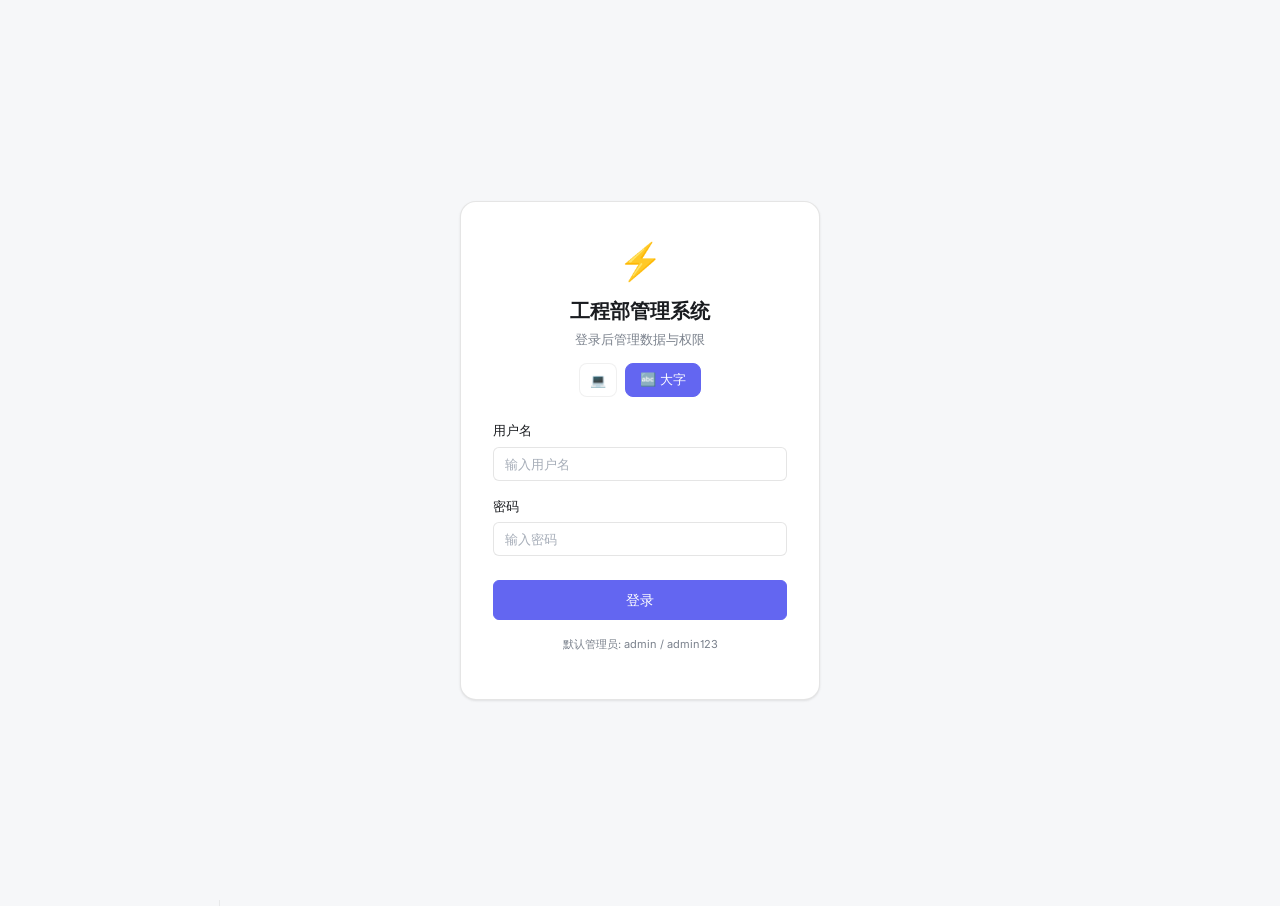
==== MeterStats/index.html @ 64da2c8c "feat(ui): 设置项标注作用范围(🌐 全局 / 🏪 本店),归档遗留全局电表配置 起因:分店改造后同一个应用里混着两类设置 ——「表集合/电价/水电倍率」是按店的, 「用户/门店注册表/备份/N" ====
<!DOCTYPE html>
<html lang="zh-CN">
<head>
<meta charset="UTF-8" />
<meta name="viewport" content="width=device-width, initial-scale=1.0" />
<title>工程部管理系统</title>
<script>
// 尽早应用主题,避免浅色闪屏(auto 跟随系统)
(function () {
  try {
    var mode = localStorage.getItem('meter_theme_mode') || 'auto';
    if (mode === 'auto') mode = window.matchMedia('(prefers-color-scheme: dark)').matches ? 'dark' : 'light';
    if (mode === 'dark') document.documentElement.setAttribute('data-theme', 'dark');
  } catch (e) {}
})();
</script>
<script src="https://cdn.jsdelivr.net/npm/chart.js@4.4.1/dist/chart.umd.min.js"></script>
<link rel="preconnect" href="https://fonts.googleapis.com">
<link rel="preconnect" href="https://fonts.gstatic.com" crossorigin>
<link href="https://fonts.googleapis.com/css2?family=Inter:wght@300;400;500;510;600&family=JetBrains+Mono:wght@400;500&display=swap" rel="stylesheet">

  <link rel="stylesheet" href="style.css" />
  <link rel="icon" type="image/svg+xml" href="favicon.svg" />
  <link rel="icon" type="image/png" sizes="32x32" href="favicon-32.png" />
  <link rel="icon" type="image/png" sizes="16x16" href="favicon-16.png" />
</head>
<body>

<!-- ===== 登录页面 ===== -->
<div id="login-page" style="position:fixed;inset:0;z-index:9999;background:var(--bg);display:none;align-items:center;justify-content:center;">
  <div style="width:360px;padding:32px;background:var(--bg-elevated);border-radius:16px;border:1px solid var(--border);box-shadow:var(--shadow);">
    <div style="text-align:center;margin-bottom:24px;">
      <div style="font-size:36px;margin-bottom:8px;">⚡</div>
      <h2 style="margin:0;font-size:20px;font-weight:600;color:var(--text);">工程部管理系统</h2>
      <p style="margin:4px 0 0;font-size:13px;color:var(--text-muted);">登录后管理数据与权限</p>
      <!-- 登录页全局控制按钮 -->
      <div style="display:flex;gap:8px;justify-content:center;margin-top:14px;">
        <button type="button" class="header-backup-btn" id="login-theme-btn" onclick="cycleTheme()" title="切换主题" style="padding:7px 10px;">🌙</button>
        <button type="button" class="header-backup-btn accessibility-btn" id="login-accessibility-btn" onclick="toggleAccessibility()" title="大字醒目模式">🔤 大字</button>
      </div>
    </div>
      <div id="login-error" style="display:none;padding:8px 12px;border-radius:8px;font-size:13px;margin-bottom:16px;background:var(--bg-surface);color:var(--danger);border:1px solid var(--danger-soft);"></div>
    <div style="margin-bottom:16px;">
      <label style="display:block;font-size:13px;font-weight:510;margin-bottom:6px;color:var(--text);">用户名</label>
      <input type="text" id="login-username" class="field-control" placeholder="输入用户名" autocomplete="username" style="width:100%;">
    </div>
    <div style="margin-bottom:24px;">
      <label style="display:block;font-size:13px;font-weight:510;margin-bottom:6px;color:var(--text);">密码</label>
      <input type="password" id="login-password" class="field-control" placeholder="输入密码" autocomplete="current-password" style="width:100%;">
    </div>
    <button class="btn btn-primary" id="login-submit" onclick="doLogin()" style="width:100%;height:40px;font-size:14px;">登录</button>
    <p style="text-align:center;font-size:11px;color:var(--text-muted);margin-top:16px;">默认管理员: admin / admin123</p>
    <p id="login-version" style="text-align:center;font-size:11px;color:var(--text-muted);margin-top:4px;"></p>
  </div>
</div>

<!-- ===== 顶部栏 ===== -->
<header>
  <div class="header-left">
    <button type="button" class="sidebar-toggle-btn" id="sidebar-toggle" onclick="toggleSidebar()" title="切换侧栏" aria-label="切换侧栏">☰</button>
    <h1>⚡ 工程部管理系统</h1>
    <p>录入抄表读数 · 实时统计 · 历史趋势</p>
  </div>
  <div class="header-right" style="display:flex;align-items:center;gap:8px;">
    <button type="button" class="header-backup-btn" id="theme-btn" onclick="cycleTheme()" title="切换主题" style="padding:7px 10px;">🌙</button>
    <button type="button" class="header-backup-btn accessibility-btn" id="accessibility-btn" onclick="toggleAccessibility()" title="大字醒目模式" style="padding:7px 10px;">🔤 大字</button>
    <button type="button" class="header-backup-btn" id="logout-btn" onclick="doLogout()" style="display:none;" title="退出登录">🚪 退出</button>
  </div>
</header>

<!-- 全局 Toast 提示覆盖层 -->
<div id="toast-overlay" class="toast-overlay" style="display:none;">
  <div id="toast-content" class="toast-content"></div>
</div>

<!-- 抄表提醒横幅(距上次抄表 ≥3 天时显示) -->
<div id="meter-reminder" class="meter-reminder" style="display:none;">
  <span id="meter-reminder-text">📅 抄表提醒</span>
  <button type="button" class="meter-reminder-close" onclick="document.getElementById('meter-reminder').style.display='none'">✕</button>
</div>

<!-- ===== 整体布局 ===== -->
<div class="layout">
  <div class="sidebar-overlay" id="sidebar-overlay"></div>

  <!-- ===== 侧栏导航 ===== -->
  <aside id="sidebar" class="sidebar">
    <!-- 门店切换器(P1):仅总部/多店用户可见,由 js/modules/storeSwitcher.js 渲染 -->
    <div class="store-switcher" id="store-switcher" style="display:none;">
      <label class="store-switcher-label" for="store-select">🏪 当前门店</label>
      <select id="store-select" class="store-select" title="切换门店"></select>
    </div>

    <nav class="sidebar-nav">

      <!-- 数据记录(默认展开) -->
      <div class="sidebar-group">
        <div class="sidebar-group-title" onclick="toggleGroup(this)">
          <span class="group-icon">📋</span><span class="group-label">数据记录</span><span class="group-arrow">▾</span>
        </div>
        <button class="sidebar-item active" data-section="reading-record" onclick="switchSection('reading-record')"><span class="item-icon">📋</span><span class="item-label">用电记录</span></button>
        <button class="sidebar-item" data-section="item-record" onclick="switchSection('item-record')"><span class="item-icon">📦</span><span class="item-label">物品记录</span></button>
        <button class="sidebar-item" data-section="purchase-record" onclick="switchSection('purchase-record')"><span class="item-icon">📋</span><span class="item-label">申购记录</span></button>
        <button class="sidebar-item" data-section="duty-record" onclick="switchSection('duty-record')"><span class="item-icon">📝</span><span class="item-label">工作记录</span></button>
      </div>

      <!-- 报表分析 -->
      <div class="sidebar-group collapsed">
        <div class="sidebar-group-title" onclick="toggleGroup(this)">
          <span class="group-icon">📊</span><span class="group-label">报表分析</span><span class="group-arrow">▾</span>
        </div>
        <button class="sidebar-item" data-section="report-trend" onclick="switchSection('report-trend')"><span class="item-icon">📈</span><span class="item-label">每日趋势</span></button>
        <button class="sidebar-item" data-section="report-weekly" onclick="switchSection('report-weekly')"><span class="item-icon">📋</span><span class="item-label">每周汇报</span></button>
        <button class="sidebar-item" data-section="report-monthly" onclick="switchSection('report-monthly')"><span class="item-icon">📊</span><span class="item-label">月度报告</span></button>
        <button class="sidebar-item" data-section="report-yearly" onclick="switchSection('report-yearly')"><span class="item-icon">📅</span><span class="item-label">年度汇总</span></button>
      </div>

      <!-- 系统设置 -->
      <div class="sidebar-group collapsed">
        <div class="sidebar-group-title" onclick="toggleGroup(this)">
          <span class="group-icon">⚙️</span><span class="group-label">系统设置</span><span class="group-arrow">▾</span>
        </div>
        <button class="sidebar-item" data-section="settings-overview" id="nav-overview" style="display:none;" onclick="switchSettingsPage('overview')"><span class="item-icon">🏬</span><span class="item-label">门店总览</span></button>
        <button class="sidebar-item" data-section="settings-stores" onclick="switchSettingsPage('stores')"><span class="item-icon">🏪</span><span class="item-label">门店管理</span></button>
        <button class="sidebar-item" data-section="settings-users" data-roles="admin" onclick="switchSettingsPage('users')"><span class="item-icon">👥</span><span class="item-label">用户管理</span></button>
        <button class="sidebar-item" data-section="settings-meter" data-roles="manager" onclick="switchSettingsPage('meter')"><span class="item-icon">🔌</span><span class="item-label">电表设置</span></button>
        <button class="sidebar-item" data-section="settings-data" data-roles="manager" onclick="switchSettingsPage('data')"><span class="item-icon">📂</span><span class="item-label">数据管理</span></button>
        <button class="sidebar-item" data-section="settings-roles" onclick="switchSettingsPage('roles')"><span class="item-icon">🔐</span><span class="item-label">权限管理</span></button>
      </div>

    </nav>
    <div class="sidebar-version" id="sidebar-version"></div>
  </aside>

  <!-- ===== 主内容区 ===== -->
  <div class="content">

    <!-- 顶部状态条: 电表相关 section 打开即见全局 -->
    <div class="status-bar" id="status-bar" style="display:none;">
      <div class="status-item">📅 <span id="st-last-reading">—</span></div>
      <div class="status-item">⚡ <span id="st-month-kwh">—</span></div>
      <div class="status-item">💰 <span id="st-month-cost">—</span></div>
      <div class="status-item">🚨 <span id="st-alerts">—</span></div>
    </div>

    <!-- ===== 抄表录入 ===== -->
    <section id="section-reading" class="content-section">
      <div class="card">
        <div class="card-header">
          <h2>📝 抄表录入</h2>
        </div>
        <!-- 余量预警卡片(抄表录入页内联显示,始终可见) -->
        <div class="card" id="reading-alerts-card" style="display:none;margin-bottom:16px;">
          <div class="card-header">
            <h2>🔥 余量预警</h2>
          </div>
          <div id="reading-alerts-container"></div>
        </div>
        <form id="entry-form">
          <div class="form-row">
            <label>抄表日期</label>
            <input type="date" id="date" required />
          </div>

          <div id="mf-reading-entry"></div>

          <div class="form-row">
            <label>标签 <span class="hint">选填</span></label>
            <div style="display:flex;gap:16px;align-items:center;">
              <label style="display:flex;align-items:center;gap:6px;cursor:pointer;">
                <input type="checkbox" id="entry-rehearsal" style="width:auto;" /> 排练
              </label>
              <label style="display:flex;align-items:center;gap:6px;cursor:pointer;">
                <input type="checkbox" id="entry-programming" style="width:auto;" /> 编程
              </label>
            </div>
          </div>
          <div class="form-row">
            <label>备注 <span class="hint">选填</span></label>
            <input type="text" id="entry-note" placeholder="例如:补录上周" maxlength="100" />
          </div>

          <div class="button-row">
            <button type="submit" class="btn btn-primary">提交</button>
          </div>
        </form>
      </div>
    </section>

    <!-- ===== 充值录入 ===== -->
    <section id="section-charge" class="content-section" style="display:none;">
      <div class="card">
        <div class="card-header">
          <h2>💰 充值录入</h2>
          <button type="button" class="btn btn-secondary btn-sm" id="btn-topup-calc" onclick="openTopupModal()">🧮 计算</button>
        </div>
        <form id="charge-form">
          <div class="form-row">
            <label>充值日期</label>
            <input type="date" id="charge-date" required />
          </div>
          <div id="mf-charge-entry"></div>
          <div class="form-row">
            <label>备注 <span class="hint">选填</span></label>
            <input type="text" id="charge-note" placeholder="例如:晚上 10 点充的" maxlength="100" />
          </div>
          <div class="button-row">
            <button type="submit" class="btn btn-primary">提交</button>
          </div>
        </form>
      </div>
    </section>

    <!-- ===== 水电录入 ===== -->
    <section id="section-utility" class="content-section" style="display:none;">
      <div class="card">
        <div class="card-header">
          <h2>💧 水电录入</h2>
        </div>
        <form id="utility-form">
          <div class="form-row">
            <label>抄表日期</label>
            <input type="date" id="utility-date" required />
          </div>
          <div class="form-row reading">
            <label>总表 <span class="hint">每月抄 · 读数 ×50</span></label>
            <input type="number" id="main_meter" step="0.01" placeholder="例如 51800.00" />
          </div>
          <div class="form-row reading">
            <label>分表 <span class="hint">每月抄 · 读数 ×40</span></label>
            <input type="number" id="sub_meter" step="0.01" placeholder="例如 20800.00" />
          </div>
          <div class="form-row reading">
            <label>水表 <span class="hint">每月抄 · 读数递增</span></label>
            <input type="number" id="water" step="0.01" placeholder="例如 3140.00" />
          </div>
          <div class="form-row">
            <label>备注 <span class="hint">选填</span></label>
            <input type="text" id="utility-note" placeholder="例如:月底抄表" maxlength="100" />
          </div>
          <div class="button-row">
            <button type="submit" class="btn btn-primary">提交</button>
          </div>
        </form>
      </div>
    </section>

    <!-- ===== 抄表记录 ===== -->
    <section id="section-reading-record" class="content-section" style="display:none;">
      <!-- 余量预警 -->
      <div class="card" id="reading-record-alerts-card" style="margin-bottom:16px;">
        <div class="card-header">
          <h2>🔥 余量预警</h2>
          <button type="button" class="btn btn-secondary btn-sm" onclick="openTopupModal()" title="充值计算">🧮 计算</button>
        </div>
        <div id="reading-record-alerts-container"></div>
      </div>

      <!-- 用电记录：抄表 / 充值 / 水电 三合一 -->
      <div class="card">
        <div class="card-header">
          <h2>📋 用电记录</h2>
          <div style="display:flex;gap:6px;align-items:center;">
            <select id="record-month" class="field-control"></select>
            <button type="button" class="btn btn-primary btn-sm" id="btn-add-reading">➕ 抄表</button>
            <button type="button" class="btn btn-primary btn-sm" id="btn-add-charge" style="display:none;">➕ 充值</button>
            <button type="button" class="btn btn-primary btn-sm" id="btn-add-water" style="display:none;">➕ 水电</button>
          </div>
        </div>

        <div class="record-tabs">
          <button type="button" class="record-tab active" data-tab="reading">📜 抄表</button>
          <button type="button" class="record-tab" data-tab="charge">💳 充值</button>
          <button type="button" class="record-tab" data-tab="water">💧 水电</button>
        </div>

        <!-- 抄表 -->
        <div class="record-panel" id="record-panel-reading">
          <div style="overflow-x:auto">
            <table class="history-table" id="history-table">
              <thead>
                <tr id="reading-thead-row"></tr>
              </thead>
              <tbody></tbody>
            </table>
          </div>
          <div id="history-empty" class="empty">还没有录入抄表数据</div>
        </div>

        <!-- 充值 -->
        <div class="record-panel" id="record-panel-charge" style="display:none;">
          <div style="overflow-x:auto">
            <table class="history-table" id="charge-table">
              <thead>
                <tr id="charge-thead-row"></tr>
              </thead>
              <tbody></tbody>
            </table>
          </div>
          <div id="charge-list-empty" class="empty">还没有充值记录</div>
          <div class="charge-summary" id="charge-summary" style="display:none;">
            <div class="summary-item">
              <div class="summary-label">本月充值次数</div>
              <div class="summary-value" id="summary-count">0</div>
            </div>
            <div class="summary-item">
              <div class="summary-label">本月充值度数</div>
              <div class="summary-value kwh" id="summary-kwh">0</div>
            </div>
            <div class="summary-item">
              <div class="summary-label">本月充值金额</div>
              <div class="summary-value yuan" id="summary-yuan">¥ 0</div>
            </div>
          </div>
        </div>

        <!-- 水电 -->
        <div class="record-panel" id="record-panel-water" style="display:none;">
          <div style="overflow-x:auto">
            <table class="history-table" id="water-history-table">
              <thead>
                <tr>
                  <th>日期</th>
                  <th>总表</th>
                  <th>分表</th>
                  <th>水表</th>
                  <th>备注</th>
                  <th></th>
                </tr>
              </thead>
              <tbody></tbody>
            </table>
          </div>
          <div id="water-history-empty" class="empty">还没有录入水电表底数据</div>
        </div>
      </div>

    </section>

    <!-- ===== 物品录入 ===== -->
    <section id="section-item-add" class="content-section" style="display:none;">
      <div class="card">
        <div class="card-header">
          <h2>🛠 物品录入</h2>
        </div>
        <p style="font-size:12px;color:var(--text-muted);margin:0 0 12px 0;">
          录入工程部现有的维修工具、耗材等。
        </p>
        <div class="form-row">
          <label>物品名称</label>
          <input type="text" id="item-name" placeholder="例如:十字螺丝刀" />
        </div>
        <div class="form-row">
          <label>数量</label>
          <input type="number" id="item-qty" step="0.01" min="0" placeholder="0" />
        </div>
        <div class="form-row">
          <label>单位</label>
          <input type="text" id="item-unit" placeholder="例如:把 / 个 / 米" />
        </div>
        <div class="form-row">
          <label>备注 <span class="hint">选填</span></label>
          <input type="text" id="item-note" placeholder="例如:十字 6mm" maxlength="100" />
        </div>
        <div class="button-row">
          <button type="button" class="btn btn-primary" id="btn-add-item">提交</button>
        </div>
      </div>
    </section>

    <!-- ===== 申购录入 ===== -->
    <section id="section-purchase-add" class="content-section" style="display:none;">
      <div class="card">
        <div class="card-header">
          <h2>🛒 申购录入</h2>
        </div>
        <p style="font-size:12px;color:var(--text-muted);margin:0 0 12px 0;">
          录入需要采购的物品。提交后到「申购记录」购买 → 自动加入物品记录。
        </p>
        <div class="form-row">
          <label>申购日期</label>
          <input type="date" id="purchase-date" />
        </div>
        <div class="form-row">
          <label>物品名称</label>
          <input type="text" id="purchase-name" placeholder="例如:电线 2.5mm²" />
        </div>
        <div class="form-row">
          <label>数量</label>
          <input type="number" id="purchase-qty" step="0.01" min="0" placeholder="0" />
        </div>
        <div class="form-row">
          <label>单位</label>
          <input type="text" id="purchase-unit" placeholder="米 / 个 / 卷" />
        </div>
        <div class="form-row">
          <label>预估单价 <span class="hint">选填</span></label>
          <input type="number" id="purchase-price" step="0.01" min="0" placeholder="0" />
        </div>
        <div class="form-row">
          <label>供应商 <span class="hint">选填</span></label>
          <input type="text" id="purchase-supplier" placeholder="例如:南门五金店" />
        </div>
        <div class="form-row">
          <label>备注 <span class="hint">选填</span></label>
          <input type="text" id="purchase-note" placeholder="选填" maxlength="100" />
        </div>
        <div class="button-row">
          <button type="button" class="btn btn-primary" id="btn-add-purchase">提交</button>
        </div>
      </div>
    </section>

    <!-- ===== 物品记录 ===== -->
    <section id="section-item-record" class="content-section" style="display:none;">
      <div class="card">
        <div class="card-header">
          <h2>📦 物品记录</h2>
          <div style="display:flex;gap:8px;align-items:center;">
            <button type="button" class="btn btn-primary btn-sm" id="btn-open-item-add" title="新增物品">➕ 物品</button>
          </div>
        </div>
        <div style="overflow-x:auto;">
          <table class="history-table" id="item-table">
            <thead>
              <tr>
                <th>物品名称</th>
                <th>总数</th>
                <th>可借</th>
                <th>已借</th>
                <th>单位</th>
                <th>备注</th>
                <th>操作</th>
              </tr>
            </thead>
            <tbody></tbody>
          </table>
        </div>
      </div>

      <!-- 借出 / 归还 流水记录 -->
      <div class="card">
        <div class="card-header">
          <h2>📜 借出 / 归还 记录</h2>
        </div>
        <div style="overflow-x:auto;">
          <table class="history-table" id="lend-history-table">
            <thead>
              <tr>
                <th>时间</th>
                <th>物品</th>
                <th>借出人</th>
                <th>数量</th>
                <th>归还数量</th>
                <th>归还时间</th>
                <th>归还人</th>
                <th>照片</th>
                <th>状态</th>
                <th>备注</th>
                <th>操作</th>
              </tr>
            </thead>
            <tbody></tbody>
          </table>
        </div>
        <div id="lend-history-empty" class="empty">还没有借出 / 归还记录</div>
      </div>
    </section>

    <!-- ===== 申购记录 ===== -->
    <section id="section-purchase-record" class="content-section" style="display:none;">
      <div class="card">
        <div class="card-header">
          <h2>📋 申购记录</h2>
          <div style="display:flex;gap:8px;align-items:center;">
            <button type="button" class="btn btn-primary btn-sm" id="btn-open-purchase-add" title="新增申购">➕ 申购</button>
          </div>
        </div>
        <div style="overflow-x:auto;">
          <table class="history-table" id="purchase-table">
            <thead>
              <tr>
                <th>日期</th>
                <th>物品</th>
                <th>数量</th>
                <th>预估金额</th>
                <th>供应商</th>
                <th>照片</th>
                <th>状态</th>
                <th></th>
              </tr>
            </thead>
            <tbody></tbody>
          </table>
        </div>
      </div>
    </section>

    <!-- ===== 值班录入 ===== -->
    <section id="section-duty" class="content-section" style="display:none;">
      <div class="card">
        <div class="card-header">
          <h2>🔧 值班录入</h2>
        </div>
        <form id="duty-form">
          <div class="form-row">
            <label>类型</label>
            <select id="duty-type" class="field-control" required>
              <option value="">请选择类型</option>
              <option value="维修">维修</option>
              <option value="更换">更换</option>
              <option value="拆除">拆除</option>
            </select>
          </div>
          <div class="form-row">
            <label>时间</label>
            <input type="datetime-local" id="duty-time" class="field-control" required />
          </div>
          <div class="form-row">
            <label>班次</label>
            <select id="duty-shift" class="field-control" required>
              <option value="">请选择班次</option>
              <option value="白班">白班</option>
              <option value="中班">中班</option>
              <option value="夜班">夜班</option>
            </select>
          </div>
          <div class="form-row">
            <label>处理状态</label>
            <div style="display:flex;gap:16px;align-items:center;">
              <label style="display:flex;align-items:center;gap:6px;cursor:pointer;">
                <input type="radio" name="duty-status" value="已处理" required /> 已处理
              </label>
              <label style="display:flex;align-items:center;gap:6px;cursor:pointer;">
                <input type="radio" name="duty-status" value="未处理" /> 未处理
              </label>
            </div>
          </div>
          <div class="form-row">
            <label>故障区域 <span class="hint">选填</span></label>
            <input type="text" id="duty-fault-area" class="field-control" placeholder="如:1#大厅、2#消防" maxlength="100" />
          </div>
          <div class="form-row">
            <label>备注 <span class="hint">选填</span></label>
            <input type="text" id="duty-note" class="field-control" placeholder="选填" maxlength="200" />
          </div>
          <div class="form-row">
            <label>图片 <span class="hint">选填，最多3张</span></label>
            <div id="duty-image-preview" style="display:flex;gap:8px;flex-wrap:wrap;margin-bottom:8px;"></div>
            <button type="button" class="btn btn-secondary btn-sm" id="btn-add-duty-image" onclick="addDutyImage('sidebar')">📷 图片</button>
            <input type="file" id="duty-image-input" accept="image/*" multiple style="display:none;" onchange="handleDutyImageSelect(this, 'sidebar')" />
          </div>
          <div class="button-row">
            <button type="submit" class="btn btn-primary">提交</button>
          </div>
        </form>
      </div>
    </section>

    <!-- ===== 工作记录 ===== -->
    <section id="section-duty-record" class="content-section" style="display:none;">
      <div class="card">
        <div class="card-header">
          <h2>📋 工作记录</h2>
          <div style="display:flex;gap:8px;align-items:center;">
            <select id="duty-record-month" class="field-control">
              <option value="">全部</option>
            </select>
            <button type="button" class="btn btn-primary btn-sm" id="btn-open-duty-add" title="新增记录">➕ 记录</button>
          </div>
        </div>
        <!-- 班次遗留未处理记录横幅 -->
        <div id="duty-reminder" class="meter-reminder" style="display:none;">
          <span id="duty-reminder-text">⚠️ 有待处理工作记录</span>
          <button type="button" class="meter-reminder-close" onclick="document.getElementById('duty-reminder').style.display='none'">✕</button>
        </div>
        <div style="overflow-x:auto;">
          <table class="history-table" id="duty-table">
            <thead>
              <tr>
                <th>时间</th>
                <th>类型</th>
                <th>班次</th>
                <th>故障区域</th>
                <th>状态</th>
                <th>处理方案</th>
                <th>故障信息</th>
                <th></th>
              </tr>
            </thead>
            <tbody></tbody>
          </table>
        </div>
        <div id="duty-list-empty" class="empty">还没有工作记录</div>
      </div>
    </section>

    <!-- ===== 月度报告 ===== -->
    <section id="section-report-monthly" class="content-section" style="display:none;">
      <div class="card">
        <div class="card-header">
          <h2>📊 月度报告</h2>
          <div style="display:flex;gap:6px;align-items:center;">
            <select id="report-month" class="field-control report-month-select"></select>
            <button type="button" class="btn btn-primary btn-sm" id="btn-copy-report" style="display:none;">📋 复制</button>
          </div>
        </div>

        <div id="report-empty" class="report-empty">选择月份查看月度报告</div>

        <!-- 本月概况 -->
        <div id="monthly-stat-grid" class="trend-stat-grid" style="display:none;"></div>

        <!-- 每日用电明细 -->
        <div class="table-container" id="monthly-report-table" style="display:none;">
          <table id="report-grid" class="report-grid-table">
            <thead>
              <tr id="report-thead-row"></tr>
            </thead>
            <tbody id="report-body"></tbody>
          </table>
        </div>

        <!-- 当月占比：左文字右饼图 -->
        <div id="monthly-pie-wrap" style="margin-top:22px;display:none;">
          <h3 class="block-title">🥧 当月用电占比</h3>
          <div class="day-detail-grid">
            <div class="day-detail-list" id="monthly-pie-summary"></div>
            <div class="chart-wrap short"><canvas id="chart-monthly-pie"></canvas></div>
          </div>
        </div>

        <!-- 月度水电 -->
        <div id="monthly-utilities-block" style="margin-top:24px;">
          <div class="util-header">
            <h3 class="util-title">💧 水电用量</h3>
            <button type="button" class="btn btn-secondary btn-sm" id="btn-copy-utilities" style="display:none;">📋 复制</button>
          </div>
          <div id="utilities-result"></div>
        </div>
      </div>
    </section>

    <!-- ===== 每日趋势 ===== -->
    <section id="section-report-trend" class="content-section" style="display:none;">
      <div class="card">
        <div class="card-header">
          <h2>📈 每日用电</h2>
          <div class="form-row" style="flex-direction:row;align-items:center;gap:6px;margin:0;">
            <label style="font-size:12px;color:var(--text-muted);margin:0;white-space:nowrap;">单天</label>
            <select id="day-copy-date" class="field-control" style="width:auto;padding:5px 10px;"></select>
            <button type="button" class="btn btn-primary btn-sm" id="btn-copy-day">📋 复制</button>
          </div>
        </div>

        <!-- 本月概况 -->
        <div id="trend-stat-grid" class="trend-stat-grid"></div>

        <!-- 每日用电构成（堆叠柱状：4 块表叠成当天总量） -->
        <!-- ⚠ canvas 与空态节点必须并存：renderTrendChart 只切换两者显隐，
             绝不能用 innerHTML 覆盖容器把 canvas 删掉（删掉后就再也回不来了）。 -->
        <div class="chart-wrap" id="trend-chart-wrap">
          <canvas id="chart-trend"></canvas>
          <div id="trend-empty" class="empty" style="display:none;">录入抄表数据后查看每日用电</div>
        </div>

        <!-- 当日明细：左文字右饼图 -->
        <div id="daily-pie-wrap" style="margin-top:20px;display:none;">
          <h3 style="font-size:13px;color:var(--text-muted);margin:0 0 12px 0;">📊 当日明细</h3>
          <div class="day-detail-grid">
            <div class="day-detail-list" id="daily-pie-summary"></div>
            <div class="chart-wrap short"><canvas id="chart-daily-pie"></canvas></div>
          </div>
        </div>
      </div>
    </section>

    <!-- ===== 每周汇报 ===== -->
    <section id="section-report-weekly" class="content-section" style="display:none;">
      <div class="card">
        <div class="card-header">
          <h2>📋 每周汇报</h2>
          <div style="display:flex;gap:6px;align-items:center;">
            <select id="weekly-target-week" class="field-control" style="width:auto;padding:5px 10px;"></select>
            <button type="button" class="btn btn-primary btn-sm" id="btn-copy-weekly" style="display:none;">📋 复制</button>
          </div>
        </div>

        <div id="weekly-report-empty" class="report-empty">选择目标周查看每周汇报</div>

        <!-- 一句话总结 -->
        <div id="weekly-headline" class="weekly-headline" style="display:none;"></div>

        <!-- 两周对比图 -->
        <div id="weekly-chart-wrap" style="display:none;margin-top:18px;">
          <div class="chart-wrap short"><canvas id="chart-weekly-bar"></canvas></div>
        </div>

        <!-- 明细表 -->
        <div id="weekly-detail" style="display:none;margin-top:18px;">
          <div style="overflow-x:auto;">
            <table class="history-table" id="weekly-compare-table">
              <thead>
                <tr>
                  <th>区域</th>
                  <th>上上周</th>
                  <th>上周</th>
                  <th>变化</th>
                </tr>
              </thead>
              <tbody></tbody>
            </table>
          </div>
          <div id="weekly-summary-row" class="report-summary" style="margin-top:10px;"></div>
        </div>
      </div>
    </section>


    <!-- ===== 年度汇总 ===== -->
    <section id="section-report-yearly" class="content-section" style="display:none;">
      <div class="card">
        <div class="card-header">
          <h2>📅 年度汇总</h2>
          <div class="report-toolbar">
            <select id="yearly-year" class="field-control yearly-year-select"></select>
            <button type="button" class="btn btn-secondary btn-sm" id="yearly-apply">查询</button>
            <button type="button" class="btn btn-primary btn-sm" id="btn-copy-yearly" style="display:none;">📋 复制</button>
          </div>
        </div>
        <div id="yearly-result" style="margin-top:8px;"></div>
      </div>
    </section>

    <!-- ===== 每月用电统计（综合报表首页卡片） ===== -->
    <section id="section-overview" class="content-section" style="display:none;">
      <div class="card">
        <div class="card-header">
          <h2>📊 每月用电</h2>
          <div style="display:flex;gap:6px;align-items:center;">
            <label style="font-size:12px;color:var(--text-muted);">月份</label>
            <select id="stats-month" class="field-control" style="width:auto;padding:5px 10px;"></select>
            <button type="button" class="btn btn-primary btn-sm" id="btn-copy-month">📋 复制</button>
          </div>
        </div>
        <div class="stat-grid" id="stat-grid"></div>
      </div>
    </section>

  <!-- ===== 门店管理（独立页面） ===== -->
  <section id="section-settings-overview" class="content-section" style="display:none;">
    <div class="card">
      <div class="card-header">
        <h2>🏬 门店总览</h2>
        <div style="display:flex;gap:8px;align-items:center;">
          <input type="month" id="overview-month" class="field-control" style="width:auto;" />
          <button class="btn btn-secondary btn-sm" onclick="loadStoresOverview()">刷新</button>
        </div>
      </div>
      <div id="overview-empty" class="report-empty">选择月份查看各门店汇总</div>
      <div class="table-container" id="overview-table-wrap" style="display:none;">
        <table class="history-table">
          <thead>
            <tr>
              <th>门店</th>
              <th>用电(度)</th>
              <th>电费(元)</th>
              <th>抄表天数</th>
              <th>总表用电</th>
              <th>用水(吨)</th>
            </tr>
          </thead>
          <tbody id="overview-body"></tbody>
        </table>
      </div>
      <div id="overview-chart-wrap" style="display:none;margin-top:16px;">
        <canvas id="overview-chart" height="120"></canvas>
      </div>
    </div>
  </section>

  <section id="section-settings-stores" class="content-section" style="display:none;">
    <div id="stores-page" style="display:flex;flex-direction:column;gap:20px;"></div>
  </section>

  <!-- ===== 用户管理（独立页面） ===== -->
  <section id="section-settings-users" class="content-section" style="display:none;">
    <div class="card">
      <div class="card-header">
        <h2>👥 用户管理 <span class="badge-status info scope-badge" title="全站生效:所有门店共用这一个设置">🌐 全局</span></h2>
      </div>
      <div id="users-stat-grid" class="trend-stat-grid"></div>
      <div class="settings-toolbar">
        <input type="text" id="new-username" placeholder="用户名" class="field-control">
        <input type="text" id="new-password" placeholder="密码" class="field-control">
        <input type="text" id="new-name" placeholder="显示名" class="field-control">
        <select id="new-role" class="field-control">
          <option value="employee">员工</option>
          <option value="supervisor">主管</option>
          <option value="admin">管理员</option>
        </select>
        <label style="display:inline-flex;align-items:center;gap:4px;white-space:nowrap;">
          <input type="checkbox" id="new-all-stores"> 全部门店
        </label>
        <span id="new-store-ids-box" style="display:inline-flex;align-items:center;gap:8px;flex-wrap:wrap;"></span>
        <button class="btn btn-primary btn-sm" onclick="addAdminUser()">➕ 添加</button>
      </div>
      <div style="overflow-x:auto;">
        <table class="settings-table">
          <thead>
            <tr>
              <th>用户名</th>
              <th>显示名</th>
              <th>角色</th>
              <th>状态</th>
              <th>门店</th>
              <th class="ta-right">操作</th>
            </tr>
          </thead>
          <tbody id="users-table-body"></tbody>
        </table>
      </div>
    </div>
  </section>

  <!-- ===== 电表设置（独立页面） ===== -->
  <section id="section-settings-meter" class="content-section" style="display:none;">
    <div class="card">
      <div class="card-header">
        <h2>⚙️ 电表设置</h2>
        <button class="btn btn-primary btn-sm" onclick="saveMeterSettings()">💾 保存</button>
      </div>

      <div class="settings-block">
        <div class="settings-block-title">📝 电表设置 <span class="badge-status success scope-badge" title="只对当前门店生效:切到别的门店是另一份配置">🏪 本店</span>
          <span id="meter-settings-store" class="settings-unit" style="font-weight:400;margin-left:8px;"></span>
        </div>
        <div class="settings-block-desc">本店有几块电表、各自的名称 / 倍率 / 图标。改动会同步到所有报表、图例、抄表与充值表单</div>
        <div id="meter-settings-form" class="meter-grid"></div>
        <div style="margin-top:10px;">
          <button type="button" class="btn btn-secondary btn-sm" onclick="addMeterRow()">➕ 新增一块表</button>
          <span class="settings-unit" style="margin-left:8px;">至少保留 1 块表</span>
        </div>
      </div>

      <div class="settings-block">
        <div class="settings-block-title">💰 计费单价 <span class="badge-status success scope-badge" title="只对当前门店生效:切到别的门店是另一份配置">🏪 本店</span></div>
        <div class="settings-block-desc">用于把用电量、用水量换算成金额</div>
        <div class="settings-inline">
          <label class="settings-field">电价
            <input type="number" id="config-elec-price" step="0.01" class="field-control">
            <span class="settings-unit">元/度</span>
          </label>
          <label class="settings-field">水价
            <input type="number" id="config-water-price" step="0.01" class="field-control">
            <span class="settings-unit">元/吨</span>
          </label>
        </div>
      </div>

      <div class="settings-block">
        <div class="settings-block-title">🔢 水电表倍率 <span class="badge-status success scope-badge" title="只对当前门店生效:切到别的门店是另一份配置">🏪 本店</span></div>
        <div class="settings-block-desc">抄见差 × 倍率 = 实际用量；厨房恒为「总表 − 分表」，无需设置</div>
        <div class="settings-inline">
          <label class="settings-field">总表倍率
            <input type="number" id="config-main-mult" step="1" min="1" class="field-control">
          </label>
          <label class="settings-field">分表倍率
            <input type="number" id="config-sub-mult" step="1" min="1" class="field-control">
          </label>
        </div>
        <div class="util-config-grid">
          <div class="util-config-item">
            <div class="util-config-name">总表</div>
            <div class="util-config-desc">抄见差 × 总表倍率 = 总用电量</div>
          </div>
          <div class="util-config-item">
            <div class="util-config-name">分表</div>
            <div class="util-config-desc">抄见差 × 分表倍率 = 分表用电量</div>
          </div>
          <div class="util-config-item">
            <div class="util-config-name">厨房</div>
            <div class="util-config-desc">总用电 − 分表用电，自动计算</div>
          </div>
          <div class="util-config-item">
            <div class="util-config-name">水表</div>
            <div class="util-config-desc">抄见差 = 用水量(吨)，× 水价 = 水费</div>
          </div>
        </div>
      </div>
    </div>
  </section>

  <!-- ===== 数据管理（独立页面） ===== -->
  <section id="section-settings-data" class="content-section" style="display:none;">
    <div class="card">
      <div class="card-header">
        <h2>📂 数据管理</h2>
      </div>

      <div class="settings-grid-2">
      <!-- 1) 备份与恢复 -->
      <div class="settings-panel">
        <div class="panel-title"><span>💾 备份与恢复 <span class="badge-status info scope-badge" title="全站生效:所有门店共用这一个设置">🌐 全局</span></span></div>
        <div id="backup-dir-display" class="panel-desc data-line">加载中...</div>
        <div id="backup-dir-input-wrap" class="data-input-wrap">
          <input type="text" id="backup-dir-input" placeholder="完整路径；留空 = 数据目录下的 backup/" class="field-control">
        </div>
        <div class="data-actions">
          <button class="btn btn-secondary btn-xs" onclick="pickBackupDirInput()" id="pick-backup-dir-btn">📂 选择目录</button>
          <button class="btn btn-primary btn-xs" onclick="saveBackupSettings()" id="save-backup-btn">保存</button>
          <span class="data-actions-sep"></span>
          <button class="btn btn-primary btn-xs" onclick="adminBackup()" id="admin-backup-btn">💾 备份</button>
          <button class="btn btn-secondary btn-xs" onclick="adminRestore()">↩️ 恢复</button>
        </div>
        <div class="auto-backup-row">
          <input type="checkbox" id="admin-auto-backup-toggle" checked>
          <div class="auto-backup-label">
            <div class="panel-title">自动备份 <span class="badge-status info scope-badge" title="全站生效:所有门店共用这一个设置">🌐 全局</span></div>
            <div class="panel-desc">每次启动时自动备份一次（当天只备份一次），超出保留个数自动清理旧的</div>
          </div>
          <div class="auto-backup-retention">
            <label class="panel-desc">保留最新</label>
            <input type="number" id="admin-backup-retention" min="1" class="field-control" placeholder="5">
            <label class="panel-desc">个</label>
          </div>
        </div>
      </div>

      <!-- 2) 图片目录 -->
      <div class="settings-panel">
        <div class="panel-title"><span>📷 图片目录 <span class="badge-status info scope-badge" title="全站生效:所有门店共用这一个设置">🌐 全局</span></span></div>
        <div id="image-dir-display" class="panel-desc data-line">加载中...</div>
        <div id="image-dir-stats" class="panel-desc data-line data-muted"></div>
        <div id="image-dir-input-wrap" class="data-input-wrap">
          <input type="text" id="image-dir-input" placeholder="留空 = 每店各自的 stores/&lt;店&gt;/images/" class="field-control">
        </div>
        <div class="panel-desc data-hint" style="color:var(--warn);">
          ⚠️ 这一项是**全局覆盖**:填了一个可写路径,所有门店的值班照片会混进同一个目录 ——
          与「照片按店隔离」正好相反。留空(推荐)= 每店各自的 stores/&lt;店&gt;/images/。
        </div>
        <div class="data-actions">
          <button class="btn btn-secondary btn-xs" onclick="pickImageDirInput()" id="pick-image-dir-btn">📂 选择目录</button>
          <button class="btn btn-primary btn-xs" onclick="saveImageDirInput()" id="save-image-dir-btn">保存</button>
        </div>
      </div>

      <!-- 3) 从 NAS 同步 -->
      <div class="settings-panel">
        <div class="panel-title"><span>🔄 从 NAS 同步 <span class="badge-status info scope-badge" title="全站生效:所有门店共用这一个设置">🌐 全局</span></span></div>
        <div class="data-actions">
          <input type="text" id="nas-sync-url-input" placeholder="外网 lin.icafe.top　内网 172.16.254.250:8765" class="field-control data-grow">
          <button class="btn btn-primary btn-xs" onclick="adminSyncFromNAS()" id="admin-sync-nas-btn">🔄 同步</button>
        </div>
        <div class="data-actions" style="margin-top:8px;">
          <input type="text" id="nas-sync-user-input" placeholder="远端账号（如 admin）" class="field-control" autocomplete="off">
          <input type="password" id="nas-sync-pass-input" placeholder="远端密码" class="field-control" autocomplete="new-password">
          <button class="btn btn-secondary btn-xs" onclick="saveNasConfig()" id="save-nas-config-btn">💾 保存凭据</button>
        </div>
        <div class="panel-desc data-hint" id="nas-config-hint">加载中...</div>
        <div class="panel-desc data-hint">
          从远程实例拉取数据覆盖本地（同步前自动备份当前数据）。外网域名会走 https，内网 IP 走 http；<strong>内网环境建议优先填内网地址</strong>，比走公网快得多。远端实例从 v0.4.1 起接口需要登录，<strong>必须先保存远端账号密码</strong>；密码只存在本机 settings.json，不会写进备份 ZIP。
        </div>
      </div>

      </div>

      <!-- 4) 备份列表 -->
      <div class="settings-panel" style="margin-bottom:0;">
        <div class="panel-title">
          <span>📁 备份列表 <span class="badge-status info scope-badge" title="全站生效:所有门店共用这一个设置">🌐 全局</span></span>
          <button class="btn btn-secondary btn-xs" onclick="loadBackupList()">🔄 刷新</button>
        </div>
        <div id="backup-list" class="panel-desc data-hint">加载中...</div>
      </div>
    </div>
  </section>

  <!-- ===== 权限管理（独立页面） ===== -->
  <section id="section-settings-roles" class="content-section" style="display:none;">
    <div class="card">
      <div class="card-header">
        <h2>🔐 权限管理</h2>
      </div>
      <div class="settings-block-desc" style="margin-bottom:14px;">
        三级权限固定配置，不可自定义。员工只能录入，主管可编辑，管理员拥有全部权限（含用户与系统设置）。
      </div>
      <div style="overflow-x:auto;">
        <table class="settings-table">
          <thead>
            <tr>
              <th>角色</th>
              <th class="ta-center">录入</th>
              <th class="ta-center">编辑</th>
              <th class="ta-center">删除</th>
              <th class="ta-center">管理</th>
            </tr>
          </thead>
          <tbody id="roles-table-body"></tbody>
        </table>
      </div>
    </div>
  </section>

  </div><!-- /.content -->

</div><!-- /.layout -->

<!-- ===== 图片灯箱 ===== -->
<div id="image-lightbox-backdrop" onclick="closeLightbox()">
  <img id="image-lightbox-img" src="" />
</div>

<!-- ===== 模态弹窗 ===== -->

<!-- 充值计算弹窗 -->
<div id="topup-modal-backdrop" class="modal-backdrop">
  <div class="modal" style="max-width:460px;">
    <h3 class="modal-title">⚡ 充值计算</h3>
    <div class="modal-body">
      <div style="display:flex;align-items:center;gap:8px;margin-bottom:14px;">
        <label style="font-size:13px;color:var(--text-muted);white-space:nowrap;">预充天数</label>
        <input type="number" id="topup-days-modal" class="field-control" value="30" min="1" step="1"
               oninput="recalcTopup()"
               style="width:90px;padding:6px 10px;">
        <span style="font-size:12px;color:var(--text-muted);">天 × 日均 − 表显余量 = 需充值度数</span>
      </div>
      <div id="topup-result-modal" style="display:flex;flex-direction:column;gap:8px;"></div>
      <div style="display:flex;align-items:center;gap:8px;margin-top:14px;padding-top:12px;border-top:1px dashed var(--border);">
        <label style="font-size:13px;color:var(--text-muted);white-space:nowrap;">💰 合计充值</label>
        <input type="text" id="topup-total-modal" class="field-control" readonly style="flex:1;background:var(--bg-subtle);">
      </div>
      <div style="font-size:11px;color:var(--text-muted);margin-top:10px;line-height:1.6;">
        💡 最新抄表读数就是表显余量(表字);需充值 = 天数 × 日均 − 余量×倍率,余量足够则建议 0 不用充<br>
        💡 表读数 = 充值录入时填写的值;实际度数 = 表读数 × 倍率;金额 = 实际度数 × 电价
      </div>
    </div>
    <div class="modal-actions">
      <button type="button" class="btn btn-secondary" id="topup-close">关闭</button>
      <button type="button" class="btn" id="topup-submit" onclick="submitTopupApplication()">📋 提交充值申请</button>
    </div>
  </div>
</div>

<!-- 借出弹窗 -->
<div id="lend-modal-backdrop" class="modal-backdrop">
  <div class="modal" style="max-width:400px;">
    <h3 class="modal-title" id="lend-modal-title">📤 借出物品</h3>
    <div class="modal-body">
      <input type="hidden" id="lend-item-id" />
      <div style="margin-bottom:12px;">
        <label style="display:block;font-size:13px;font-weight:510;margin-bottom:6px;color:var(--text);">物品名称</label>
        <div id="lend-item-name" style="padding:8px 12px;background:var(--bg-surface);border-radius:8px;font-size:14px;color:var(--text);"></div>
      </div>
      <div style="margin-bottom:12px;">
        <label style="display:block;font-size:13px;font-weight:510;margin-bottom:6px;color:var(--text);">可借出数量</label>
        <div id="lend-available-qty" style="padding:8px 12px;background:var(--bg-surface);border-radius:8px;font-size:14px;color:var(--text);"></div>
      </div>
      <div style="margin-bottom:12px;">
        <label style="display:block;font-size:13px;font-weight:510;margin-bottom:6px;color:var(--text);">借出数量 <span style="color:var(--danger);">*</span></label>
        <input type="number" id="lend-qty" class="field-control" min="1" step="any" inputmode="decimal" placeholder="请输入借出数量" style="width:100%;">
      </div>
      <div style="margin-bottom:12px;">
        <label style="display:block;font-size:13px;font-weight:510;margin-bottom:6px;color:var(--text);">借出人 <span style="color:var(--danger);">*</span> <span class="hint">填名字 或 传图</span></label>
        <div style="display:flex;gap:8px;align-items:center;">
          <input type="text" id="lend-borrower" class="field-control" placeholder="姓名 或 传图" style="flex:1;min-width:0;" />
          <button type="button" class="btn btn-secondary btn-sm" onclick="pickFieldImage('lend-borrower')" title="传图片代替文字">📷</button>
        </div>
        <div id="lend-borrower-preview" style="display:flex;gap:6px;flex-wrap:wrap;margin-top:6px;"></div>
        <input type="file" id="lend-borrower-file" accept="image/*" style="display:none;" onchange="onFieldImagePicked(this,'lend-borrower')" />
      </div>
      <div style="margin-bottom:12px;">
        <label style="display:block;font-size:13px;font-weight:510;margin-bottom:6px;color:var(--text);">备注</label>
        <input type="text" id="lend-note" class="field-control" placeholder="选填" style="width:100%;">
      </div>
    </div>
    <div class="modal-actions">
      <button type="button" class="btn btn-secondary" id="lend-close">取消</button>
      <button type="button" class="btn btn-primary" id="lend-confirm">借出</button>
    </div>
  </div>
</div>

<!-- 归还弹窗 -->
<div id="return-modal-backdrop" class="modal-backdrop">
  <div class="modal" style="max-width:400px;">
    <h3 class="modal-title">📥 归还物品</h3>
    <div class="modal-body">
      <input type="hidden" id="return-item-id" />
      <div style="margin-bottom:12px;">
        <label style="display:block;font-size:13px;font-weight:510;margin-bottom:6px;color:var(--text);">物品名称</label>
        <div id="return-item-name" style="padding:8px 12px;background:var(--bg-surface);border-radius:8px;font-size:14px;color:var(--text);"></div>
      </div>
      <div style="margin-bottom:12px;">
        <label style="display:block;font-size:13px;font-weight:510;margin-bottom:6px;color:var(--text);">当前借出数量</label>
        <div id="return-lent-qty" style="padding:8px 12px;background:var(--bg-surface);border-radius:8px;font-size:14px;color:var(--text);"></div>
      </div>
      <div style="margin-bottom:12px;">
        <label style="display:block;font-size:13px;font-weight:510;margin-bottom:6px;color:var(--text);">归还数量 <span style="color:var(--danger);">*</span></label>
        <input type="number" id="return-qty" class="field-control" min="0.01" step="any" inputmode="decimal" placeholder="请输入本次归还数量" style="width:100%;">
      </div>
      <div style="margin-bottom:12px;">
        <label style="display:block;font-size:13px;font-weight:510;margin-bottom:6px;color:var(--text);">归还人 <span style="color:var(--danger);">*</span> <span class="hint">填名字 或 传图</span></label>
        <div style="display:flex;gap:8px;align-items:center;">
          <input type="text" id="return-by" class="field-control" placeholder="姓名 或 传图" style="flex:1;min-width:0;" />
          <button type="button" class="btn btn-secondary btn-sm" onclick="pickFieldImage('return-by')" title="传图片代替文字">📷</button>
        </div>
        <div id="return-by-preview" style="display:flex;gap:6px;flex-wrap:wrap;margin-top:6px;"></div>
        <input type="file" id="return-by-file" accept="image/*" style="display:none;" onchange="onFieldImagePicked(this,'return-by')" />
      </div>
      <div style="margin-bottom:12px;">
        <label style="display:block;font-size:13px;font-weight:510;margin-bottom:6px;color:var(--text);">备注</label>
        <input type="text" id="return-note" class="field-control" placeholder="选填" style="width:100%;">
      </div>
    </div>
    <div class="modal-actions">
      <button type="button" class="btn btn-secondary" id="return-close">取消</button>
      <button type="button" class="btn btn-primary" id="return-confirm">归还</button>
    </div>
  </div>
</div>

<!-- 物品录入弹窗（在物品记录页面点 ➕ 触发） -->
<div id="item-add-modal-backdrop" class="modal-backdrop">
  <div class="modal" style="max-width:440px;">
    <h3 class="modal-title">🛠 新增物品</h3>
    <div class="modal-body">
      <div style="margin-bottom:12px;">
        <label style="display:block;font-size:13px;font-weight:510;margin-bottom:6px;color:var(--text);">物品名称 <span style="color:var(--danger);">*</span></label>
        <input type="text" id="item-add-name" placeholder="例如:十字螺丝刀" style="width:100%;" />
      </div>
      <div style="margin-bottom:12px;">
        <label style="display:block;font-size:13px;font-weight:510;margin-bottom:6px;color:var(--text);">数量 <span style="color:var(--danger);">*</span></label>
        <input type="number" id="item-add-qty" step="0.01" min="0" placeholder="0" style="width:100%;" />
      </div>
      <div style="margin-bottom:12px;">
        <label style="display:block;font-size:13px;font-weight:510;margin-bottom:6px;color:var(--text);">单位</label>
        <input type="text" id="item-add-unit" placeholder="例如:把 / 个 / 米" style="width:100%;" />
      </div>
      <div style="margin-bottom:0;">
        <label style="display:block;font-size:13px;font-weight:510;margin-bottom:6px;color:var(--text);">备注 <span class="hint">选填，可传图片</span></label>
        <div style="display:flex;gap:8px;align-items:center;">
          <input type="text" id="item-add-note" placeholder="例如:十字 6mm" maxlength="100" style="flex:1;min-width:0;" />
          <button type="button" class="btn btn-secondary btn-sm" onclick="pickFieldImage('item-add-note')" title="上传图片">📷</button>
        </div>
        <div id="item-add-note-preview" style="display:flex;gap:8px;flex-wrap:wrap;margin-top:8px;"></div>
        <input type="file" id="item-add-note-file" accept="image/*" multiple style="display:none;" onchange="onFieldImagePicked(this, 'item-add-note')" />
      </div>
    </div>
    <div class="modal-actions">
      <label style="display:flex;align-items:center;gap:5px;margin-right:auto;font-size:13px;color:var(--text);cursor:pointer;user-select:none;">
        <input type="checkbox" id="item-add-batch" /> 批量
      </label>
      <button type="button" class="btn btn-secondary" id="item-add-close">取消</button>
      <button type="button" class="btn btn-primary" id="item-add-confirm">新增</button>
    </div>
  </div>
</div>

<!-- 申购录入弹窗（在申购记录页面点 ➕ 触发） -->
<div id="purchase-add-modal-backdrop" class="modal-backdrop">
  <div class="modal" style="max-width:480px;">
    <h3 class="modal-title">🛒 新增申购</h3>
    <div class="modal-body">
      <div style="margin-bottom:12px;">
        <label style="display:block;font-size:13px;font-weight:510;margin-bottom:6px;color:var(--text);">申购日期</label>
        <input type="date" id="purchase-add-date" style="width:100%;" />
      </div>
      <div style="margin-bottom:12px;">
        <label style="display:block;font-size:13px;font-weight:510;margin-bottom:6px;color:var(--text);">物品名称 <span style="color:var(--danger);">*</span> <span class="hint">写名字，或直接拍张照片</span></label>
        <div style="display:flex;gap:8px;align-items:center;">
          <input type="text" id="purchase-add-name" placeholder="例如:电线 2.5mm²" style="flex:1;min-width:0;" />
          <button type="button" class="btn btn-secondary btn-sm" onclick="pickFieldImage('purchase-add-name')" title="拍一张照片代替名称">📷</button>
        </div>
        <div id="purchase-add-name-preview" style="display:flex;gap:8px;flex-wrap:wrap;margin-top:8px;"></div>
        <input type="file" id="purchase-add-name-file" accept="image/*" multiple style="display:none;" onchange="onFieldImagePicked(this, 'purchase-add-name')" />
      </div>
      <div style="margin-bottom:12px;">
        <label style="display:block;font-size:13px;font-weight:510;margin-bottom:6px;color:var(--text);">数量 <span style="color:var(--danger);">*</span></label>
        <input type="number" id="purchase-add-qty" step="0.01" min="0" placeholder="0" style="width:100%;" />
      </div>
      <div style="margin-bottom:12px;">
        <label style="display:block;font-size:13px;font-weight:510;margin-bottom:6px;color:var(--text);">单位</label>
        <input type="text" id="purchase-add-unit" placeholder="米 / 个 / 卷" style="width:100%;" />
      </div>
      <div style="margin-bottom:12px;">
        <label style="display:block;font-size:13px;font-weight:510;margin-bottom:6px;color:var(--text);">预估单价 <span class="hint">选填</span></label>
        <input type="number" id="purchase-add-price" step="0.01" min="0" placeholder="0" style="width:100%;" />
      </div>
      <div style="margin-bottom:12px;">
        <label style="display:block;font-size:13px;font-weight:510;margin-bottom:6px;color:var(--text);">供应商 <span class="hint">选填</span></label>
        <input type="text" id="purchase-add-supplier" placeholder="例如:南门五金店" style="width:100%;" />
      </div>
      <div style="margin-bottom:12px;">
        <label style="display:block;font-size:13px;font-weight:510;margin-bottom:6px;color:var(--text);">备注 <span class="hint">选填</span></label>
        <input type="text" id="purchase-add-note" placeholder="补充说明" style="width:100%;" />
      </div>

    </div>
    <div class="modal-actions">
      <button type="button" class="btn btn-secondary" id="purchase-add-close">取消</button>
      <button type="button" class="btn btn-primary" id="purchase-add-confirm">申购</button>
    </div>
  </div>
</div>

<!-- 值班录入弹窗（在工作记录页面点 ➕ 触发） -->
<div id="duty-add-modal-backdrop" class="modal-backdrop">
  <div class="modal" style="max-width:440px;">
    <h3 class="modal-title">📝 新增记录</h3>
    <div class="modal-body">
      <div style="margin-bottom:12px;">
        <label style="display:block;font-size:13px;font-weight:510;margin-bottom:6px;color:var(--text);">故障区域 <span class="hint">选填</span></label>
        <input type="text" id="duty-add-fault-area" placeholder="如:1#大厅、2#消防" maxlength="100" style="width:100%;" />
      </div>
      <div style="margin-bottom:12px;">
        <label style="display:block;font-size:13px;font-weight:510;margin-bottom:6px;color:var(--text);">类型 <span style="color:var(--danger);">*</span></label>
        <select id="duty-add-type" style="width:100%;">
          <option value="">请选择类型</option>
          <option value="维修">维修</option>
          <option value="更换">更换</option>
          <option value="拆除">拆除</option>
        </select>
      </div>
      <div style="margin-bottom:12px;">
        <label style="display:block;font-size:13px;font-weight:510;margin-bottom:6px;color:var(--text);">时间 <span style="color:var(--danger);">*</span></label>
        <input type="datetime-local" id="duty-add-time" style="width:100%;" />
      </div>
      <div style="margin-bottom:12px;">
        <label style="display:block;font-size:13px;font-weight:510;margin-bottom:6px;color:var(--text);">班次 <span style="color:var(--danger);">*</span></label>
        <select id="duty-add-shift" style="width:100%;">
          <option value="">请选择班次</option>
          <option value="白班">白班</option>
          <option value="中班">中班</option>
          <option value="夜班">夜班</option>
        </select>
      </div>
      <div style="margin-bottom:12px;">
        <label style="display:block;font-size:13px;font-weight:510;margin-bottom:6px;color:var(--text);">故障信息 <span style="color:var(--danger);">*</span> <span class="hint">描述故障，可附照片；文字和图片可以同时填</span></label>
        <div style="display:flex;gap:8px;align-items:flex-start;">
          <textarea id="duty-add-note" class="field-control" rows="2" placeholder="例如：包厢空调不出风，压缩机有异响" style="flex:1;min-width:0;resize:vertical;"></textarea>
          <button type="button" class="btn btn-secondary btn-sm" onclick="pickFieldImage('duty-add-note')" title="上传故障照片">📷</button>
        </div>
        <div id="duty-add-note-preview" style="display:flex;gap:6px;flex-wrap:wrap;margin-top:6px;"></div>
        <input type="file" id="duty-add-note-file" accept="image/*" style="display:none;" onchange="onFieldImagePicked(this,'duty-add-note')" />
      </div>
    </div>
    <div class="modal-actions">
      <button type="button" class="btn btn-secondary" id="duty-add-close">取消</button>
      <button type="button" class="btn btn-primary" id="duty-add-confirm">提交</button>
    </div>
  </div>
</div>

<!-- 工作记录处理弹窗（点击"处理"按钮触发） -->
<div id="duty-handle-modal-backdrop" class="modal-backdrop">
  <div class="modal" style="max-width:480px;">
    <h3 class="modal-title">🔧 处理工作记录</h3>
    <div class="modal-body">
      <input type="hidden" id="duty-handle-id" />
      <div style="margin-bottom:12px;">
        <label style="display:block;font-size:13px;font-weight:510;margin-bottom:6px;color:var(--text);">原始类型</label>
        <div id="duty-handle-original-type" style="padding:8px 12px;background:var(--bg-surface);border-radius:8px;font-size:14px;color:var(--text);"></div>
      </div>
      <div style="margin-bottom:12px;">
        <label style="display:block;font-size:13px;font-weight:510;margin-bottom:6px;color:var(--text);">故障区域</label>
        <div id="duty-handle-original-area" style="padding:8px 12px;background:var(--bg-surface);border-radius:8px;font-size:14px;color:var(--text);"></div>
      </div>
      <div style="margin-bottom:12px;">
        <label style="display:block;font-size:13px;font-weight:510;margin-bottom:6px;color:var(--text);">处理时间 <span style="color:var(--danger);">*</span></label>
        <input type="datetime-local" id="duty-handle-time" style="width:100%;" />
      </div>
      <div style="margin-bottom:12px;">
        <label style="display:block;font-size:13px;font-weight:510;margin-bottom:6px;color:var(--text);">处理班次 <span style="color:var(--danger);">*</span></label>
        <select id="duty-handle-shift" style="width:100%;">
          <option value="">请选择班次</option>
          <option value="白班">白班</option>
          <option value="中班">中班</option>
          <option value="夜班">夜班</option>
        </select>
      </div>
      <div style="margin-bottom:12px;">
        <label style="display:block;font-size:13px;font-weight:510;margin-bottom:6px;color:var(--text);">处理方案 <span style="color:var(--danger);">*</span> <span class="hint">填名字 或 传图</span></label>
        <div style="display:flex;gap:8px;align-items:center;">
          <input type="text" id="duty-handle-method" class="" placeholder="例如:更换灯泡 或 传图" style="flex:1;min-width:0;" />
          <button type="button" class="btn btn-secondary btn-sm" onclick="pickFieldImage('duty-handle-method')" title="传图片代替文字">📷</button>
        </div>
        <div id="duty-handle-method-preview" style="display:flex;gap:6px;flex-wrap:wrap;margin-top:6px;"></div>
        <input type="file" id="duty-handle-method-file" accept="image/*" style="display:none;" onchange="onFieldImagePicked(this,'duty-handle-method')" />
      </div>
      <div style="margin-bottom:0;">
        <label style="display:block;font-size:13px;font-weight:510;margin-bottom:6px;color:var(--text);">备注 <span class="hint">选填</span></label>
        <input type="text" id="duty-handle-note" placeholder="选填" maxlength="200" style="width:100%;" />
      </div>
    </div>
    <div class="modal-actions">
      <button type="button" class="btn btn-secondary" id="duty-handle-close">取消</button>
      <button type="button" class="btn btn-primary" id="duty-handle-confirm">提交</button>
    </div>
  </div>
</div>

<!-- 抄表/水电录入弹窗：面板由入口决定（记录页 Tab 已分开，弹窗内不再做二选一） -->
<div id="reading-add-modal-backdrop" class="modal-backdrop">
  <div class="modal" style="max-width:480px;">
    <h3 class="modal-title" id="reading-add-title">📝 新增抄表</h3>
    <div class="modal-body">
      <!-- 抄表录入面板 -->
      <div class="tab-panel" data-panel="reading">
        <div style="margin-bottom:12px;">
          <label style="display:block;font-size:13px;font-weight:510;margin-bottom:6px;color:var(--text);">抄表日期 <span style="color:var(--danger);">*</span></label>
          <input type="date" id="reading-add-date" style="width:100%;" />
        </div>
        <div id="mf-reading-add"></div>
        <div style="margin-bottom:12px;">
          <label style="display:block;font-size:13px;font-weight:510;margin-bottom:6px;color:var(--text);">标签 <span class="hint">选填</span></label>
          <div style="display:flex;gap:16px;align-items:center;">
            <label style="display:flex;align-items:center;gap:6px;cursor:pointer;">
              <input type="checkbox" id="reading-add-rehearsal" style="width:auto;" /> 排练
            </label>
            <label style="display:flex;align-items:center;gap:6px;cursor:pointer;">
              <input type="checkbox" id="reading-add-programming" style="width:auto;" /> 编程
            </label>
          </div>
        </div>
        <div style="margin-bottom:0;">
          <label style="display:block;font-size:13px;font-weight:510;margin-bottom:6px;color:var(--text);">备注 <span class="hint">选填</span></label>
          <input type="text" id="reading-add-note" placeholder="例如:补录上周" maxlength="100" style="width:100%;" />
        </div>
      </div>
      <!-- 水电录入面板 -->
      <div class="tab-panel" data-panel="utility" style="display:none;">
        <div style="margin-bottom:12px;">
          <label style="display:block;font-size:13px;font-weight:510;margin-bottom:6px;color:var(--text);">抄表日期 <span style="color:var(--danger);">*</span></label>
          <input type="date" id="utility-add-date" style="width:100%;" />
        </div>
        <div style="margin-bottom:12px;">
          <label style="display:block;font-size:13px;font-weight:510;margin-bottom:6px;color:var(--text);">总表 <span class="hint">每月抄 · 读数 ×50</span></label>
          <input type="number" id="utility-add-main_meter" step="0.01" placeholder="例如 51800.00" style="width:100%;" />
        </div>
        <div style="margin-bottom:12px;">
          <label style="display:block;font-size:13px;font-weight:510;margin-bottom:6px;color:var(--text);">分表 <span class="hint">每月抄 · 读数 ×40</span></label>
          <input type="number" id="utility-add-sub_meter" step="0.01" placeholder="例如 20800.00" style="width:100%;" />
        </div>
        <div style="margin-bottom:12px;">
          <label style="display:block;font-size:13px;font-weight:510;margin-bottom:6px;color:var(--text);">水表 <span class="hint">每月抄 · 读数递增</span></label>
          <input type="number" id="utility-add-water" step="0.01" placeholder="例如 3140.00" style="width:100%;" />
        </div>
        <div style="margin-bottom:0;">
          <label style="display:block;font-size:13px;font-weight:510;margin-bottom:6px;color:var(--text);">备注 <span class="hint">选填</span></label>
          <input type="text" id="utility-add-note" placeholder="例如:月底抄表" maxlength="100" style="width:100%;" />
        </div>
      </div>
    </div>
    <div class="modal-actions">
      <button type="button" class="btn btn-secondary" id="reading-add-close">取消</button>
      <button type="button" class="btn btn-primary" id="reading-add-confirm">提交</button>
    </div>
  </div>
</div>

<!-- 充值录入弹窗（在充值记录页面点 ➕ 充值 触发） -->
<div id="charge-add-modal-backdrop" class="modal-backdrop">
  <div class="modal" style="max-width:460px;">
    <h3 class="modal-title">💰 充值录入</h3>
    <div class="modal-body">
      <div style="margin-bottom:12px;">
        <label style="display:block;font-size:13px;font-weight:510;margin-bottom:6px;color:var(--text);">充值日期 <span style="color:var(--danger);">*</span></label>
        <input type="date" id="charge-add-date" style="width:100%;" />
      </div>
      <div id="mf-charge-add"></div>
      <div style="margin-bottom:0;">
        <label style="display:block;font-size:13px;font-weight:510;margin-bottom:6px;color:var(--text);">备注 <span class="hint">选填</span></label>
        <input type="text" id="charge-add-note" placeholder="例如:晚上 10 点充的" maxlength="100" style="width:100%;" />
      </div>
    </div>
    <div class="modal-actions">
      <button type="button" class="btn btn-secondary" id="charge-add-close">取消</button>
      <button type="button" class="btn btn-primary" id="charge-add-confirm">提交</button>
    </div>
  </div>
</div>

<!-- 确认弹窗 -->
<div id="modal-backdrop" class="modal-backdrop">
  <div class="modal" id="modal">
    <div class="modal-icon" id="modal-icon">!</div>
    <h3 class="modal-title" id="modal-title"></h3>
    <div class="modal-body" id="modal-body"></div>
    <div class="modal-actions">
      <button type="button" class="btn btn-secondary" id="modal-cancel">取消</button>
      <button type="button" class="btn btn-danger" id="modal-confirm">确认</button>
    </div>
  </div>
</div>

<!-- 抄表编辑弹窗(样式同新增弹窗,移动端友好) -->
<div id="reading-edit-modal-backdrop" class="modal-backdrop">
  <div class="modal" style="max-width:480px;">
    <h3 class="modal-title">📝 编辑抄表记录</h3>
    <div class="modal-body">
      <div style="margin-bottom:12px;">
        <label style="display:block;font-size:13px;font-weight:510;margin-bottom:6px;color:var(--text);">抄表日期 <span style="color:var(--danger);">*</span></label>
        <input type="date" id="reading-edit-date" style="width:100%;" />
      </div>
      <div id="mf-reading-edit"></div>
      <div style="margin-bottom:12px;">
        <label style="display:block;font-size:13px;font-weight:510;margin-bottom:6px;color:var(--text);">标签 <span class="hint">选填</span></label>
        <div style="display:flex;gap:16px;align-items:center;">
          <label style="display:flex;align-items:center;gap:6px;cursor:pointer;">
            <input type="checkbox" id="reading-edit-rehearsal" style="width:auto;" /> 排练
          </label>
          <label style="display:flex;align-items:center;gap:6px;cursor:pointer;">
            <input type="checkbox" id="reading-edit-programming" style="width:auto;" /> 编程
          </label>
        </div>
      </div>
      <div style="margin-bottom:0;">
        <label style="display:block;font-size:13px;font-weight:510;margin-bottom:6px;color:var(--text);">备注 <span class="hint">选填</span></label>
        <input type="text" id="reading-edit-note" placeholder="例如:补录上周" maxlength="100" style="width:100%;" />
      </div>
    </div>
    <div class="modal-actions">
      <button type="button" class="btn btn-secondary" id="reading-edit-close">取消</button>
      <button type="button" class="btn btn-primary" id="reading-edit-confirm">保存</button>
    </div>
  </div>
</div>

<!-- 水电表底编辑弹窗(样式同新增弹窗,移动端友好) -->
<div id="water-edit-modal-backdrop" class="modal-backdrop">
  <div class="modal" style="max-width:480px;">
    <h3 class="modal-title">💧 编辑水电表底</h3>
    <div class="modal-body">
      <div style="margin-bottom:12px;">
        <label style="display:block;font-size:13px;font-weight:510;margin-bottom:6px;color:var(--text);">抄表日期 <span style="color:var(--danger);">*</span></label>
        <input type="date" id="water-edit-date" style="width:100%;" />
      </div>
      <div style="margin-bottom:12px;">
        <label style="display:block;font-size:13px;font-weight:510;margin-bottom:6px;color:var(--text);">总表 <span class="hint">每月抄 · 读数 ×50</span></label>
        <input type="number" id="water-edit-main_meter" step="0.01" placeholder="例如 51800.00" style="width:100%;" />
      </div>
      <div style="margin-bottom:12px;">
        <label style="display:block;font-size:13px;font-weight:510;margin-bottom:6px;color:var(--text);">分表 <span class="hint">每月抄 · 读数 ×40</span></label>
        <input type="number" id="water-edit-sub_meter" step="0.01" placeholder="例如 20800.00" style="width:100%;" />
      </div>
      <div style="margin-bottom:12px;">
        <label style="display:block;font-size:13px;font-weight:510;margin-bottom:6px;color:var(--text);">水表 <span class="hint">每月抄 · 读数递增</span></label>
        <input type="number" id="water-edit-water" step="0.01" placeholder="例如 3140.00" style="width:100%;" />
      </div>
      <div style="margin-bottom:0;">
        <label style="display:block;font-size:13px;font-weight:510;margin-bottom:6px;color:var(--text);">备注 <span class="hint">选填</span></label>
        <input type="text" id="water-edit-note" placeholder="例如:月底抄表" maxlength="100" style="width:100%;" />
      </div>
    </div>
    <div class="modal-actions">
      <button type="button" class="btn btn-secondary" id="water-edit-close">取消</button>
      <button type="button" class="btn btn-primary" id="water-edit-confirm">保存</button>
    </div>
  </div>
</div>

<!-- 充值记录编辑弹窗(样式同新增弹窗,移动端友好) -->
<div id="charge-edit-modal-backdrop" class="modal-backdrop">
  <div class="modal" style="max-width:460px;">
    <h3 class="modal-title">💰 编辑充值记录</h3>
    <div class="modal-body">
      <div style="margin-bottom:12px;">
        <label style="display:block;font-size:13px;font-weight:510;margin-bottom:6px;color:var(--text);">充值日期 <span style="color:var(--danger);">*</span></label>
        <input type="date" id="charge-edit-date" style="width:100%;" />
      </div>
      <div id="mf-charge-edit"></div>
      <div style="margin-bottom:0;">
        <label style="display:block;font-size:13px;font-weight:510;margin-bottom:6px;color:var(--text);">备注 <span class="hint">选填</span></label>
        <input type="text" id="charge-edit-note" placeholder="例如:晚上 10 点充的" maxlength="100" style="width:100%;" />
      </div>
    </div>
    <div class="modal-actions">
      <button type="button" class="btn btn-secondary" id="charge-edit-close">取消</button>
      <button type="button" class="btn btn-primary" id="charge-edit-confirm">保存</button>
    </div>
  </div>
</div>

  <!-- 模块化加载 -->
  <script src="js/helpers/utils.js"></script>
  <script src="js/core/meterConfig.js"></script>
  <script src="js/core/meterForm.js"></script>
  <script src="js/core/storeContext.js"></script>
  <script src="js/core/api.js"></script>
  <script src="js/core/state.js"></script>
  <script src="js/core/navigation.js"></script>
  <script src="js/shared/theme.js"></script>
  <script src="js/shared/accessibility.js"></script>
  <script src="js/shared/toast.js"></script>
  <script src="js/shared/modals.js"></script>
  <script src="js/shared/image_settings.js"></script>
  <script src="js/modules/readings.js"></script>
  <script src="js/modules/charges.js"></script>
  <script src="js/modules/utilities.js"></script>
  <script src="js/modules/items.js"></script>
  <script src="js/modules/purchases.js"></script>
  <script src="js/modules/duty.js"></script>
  <script src="js/modules/reports.js"></script>
  <script src="js/modules/alerts.js"></script>
  <script src="js/modules/render_charts.js"></script>
  <script src="js/modules/render_pie_charts.js"></script>
  <script src="js/modules/render_weekly_utils.js"></script>
  <script src="js/modules/render_weekly_trend.js"></script>
  <script src="js/modules/render_weekly.js"></script>
  <script src="js/modules/backup.js"></script>
  <script src="js/modules/stores.js"></script>
  <script src="js/modules/overview.js"></script>
  <script src="js/modules/storeSwitcher.js"></script>
  <script src="js/nas_sync.js"></script>
  <script src="admin.js?v=<TIMESTAMP>"></script>
  <script src="js/core/init.js"></script>
  <script src="js/modules/modal_bindings.js"></script>
</body>
</html>
---- MeterStats/style.css ----
/*
 * MeterStats 响应式断点策略(详见 docs/ARCHITECTURE.md):
 *   ≥ 1280px 桌面默认(左侧边栏 + 主内容 3 栏布局)
 *   ≤ 960px  饼图 1 列,history-table 横向滚动
 *   ≤ 900px  侧栏变抽屉(汉堡菜单),表格行更紧凑
 *   ≤ 768px  stat-grid 2 列,touch target ≥ 38px
 *   ≤ 720px  4 块表趋势卡片 1 列
 *   ≤ 700px  meter-grid 1 列
 *   ≤ 600px  card-header 纵向堆叠,弹窗底部 sheet,header 简化
 *   ≤ 480px  stat-grid 1 列,数字 22px,卡片 padding 14px
 * 约定:任何新组件加入都应考虑 ≤ 600px 与 ≤ 480px 这两个最关键断点。
 */

  :root {
    /* 浅色主题(办公风格:白/浅灰背景 + 深色文字) */
    --bg: #f6f7f9;             /* 页面主背景(浅灰白)*/
    --bg-elevated: #ffffff;     /* 卡片背景(纯白)*/
    --bg-surface: #eef0f3;      /* 高亮表面(浅灰)*/
    --bg-subtle: #f5f5f7;       /* 微妙表面(表单内嵌背景)*/
    --bg-hover: rgba(0,0,0,0.04);
    --card: rgba(255,255,255,0.85);
    --border: rgba(0,0,0,0.10);
    --border-subtle: rgba(0,0,0,0.06);
    --text: #1a1c20;            /* 主文字(近黑)*/
    --text-secondary: #4a4f58;  /* 次要文字(深灰)*/
    --text-muted: #7a818c;      /* 辅助文字(中灰)*/
    --text-faint: #a6adb8;      /* 最弱文字(浅灰)*/
    --primary: #6366f1;         /* 紫罗兰强调色(浅色下加深一点)*/
    --primary-bg: #6366f1;      /* CTA 背景色*/
    --primary-hover: #818cf8;
    --danger: #dc2626;          /* 警告红(浅色背景需更深)*/
    --warn: #d97706;
    --success: #059669;
    --danger-soft: rgba(220,38,38,0.2);      /* 危险色浅底(错误框/徽标) */
    --danger-border: rgba(220,38,38,0.35);   /* 危险色描边 */

    /* 主色浅染梯度(合计卡/汇总行/表头强调,深色主题整组换为亮紫) */
    --tint-1: rgba(99,102,241,0.04);
    --tint-2: rgba(99,102,241,0.06);
    --tint-3: rgba(99,102,241,0.08);
    --tint-4: rgba(99,102,241,0.10);
    --tint-5: rgba(99,102,241,0.12);
    --tint-border: rgba(99,102,241,0.25);
    --focus-ring: 0 0 0 3px rgba(99,102,241,0.18);

    /* 中性叠加(黑/白方向随主题翻转) */
    --soft-overlay: rgba(0,0,0,0.03);        /* tab 条/次要卡底 */
    --row-line: rgba(0,0,0,0.06);            /* 表格行分隔线 */
    --line-strong: rgba(0,0,0,0.14);         /* 表头下边框 */
    --backdrop: rgba(0,0,0,0.55);            /* 弹窗遮罩 */
    --shadow-modal: 0 20px 40px rgba(0,0,0,0.5);
    --shadow-pop: 0 8px 24px rgba(0,0,0,0.1);
    --shadow-banner: 0 2px 8px rgba(0,0,0,0.06);
    /* 4 块表颜色(浅色背景下加深,保持可读)*/
    --hall: #2563eb;            /* 蓝*/
    --fire: #dc2626;            /* 红*/
    --private: #059669;         /* 绿*/
    --ac: #d97706;              /* 橙*/
    --shadow: 0 1px 3px rgba(0,0,0,0.06), 0 1px 2px rgba(0,0,0,0.04);  /* 浅色用轻阴影*/
    --radius: 8px;

    /* 抄表提醒横幅 */
    --reminder-bg: rgba(217,119,6,0.12);
    --reminder-border: rgba(217,119,6,0.4);
    --reminder-text: #1a1c20;
    --reminder-btn: transparent;
    --reminder-btn-hover: rgba(217,119,6,0.12);

    /* Linear 强调 */
    --font-feature: "cv01", "ss03";

    /* ===== 大字醒目模式(辅助功能) 默认关闭 ===== */
    --accessibility-scale: 1;
  }
  * { box-sizing: border-box; }
  /* 浅色滚动条 */
  *::-webkit-scrollbar { width: 10px; height: 10px; }
  *::-webkit-scrollbar-track { background: transparent; }
  *::-webkit-scrollbar-thumb {
    background: rgba(0, 0, 0, 0.18);
    border-radius: 5px;
    border: 2px solid transparent;
    background-clip: content-box;
  }
  *::-webkit-scrollbar-thumb:hover {
    background: rgba(0, 0, 0, 0.30);
    background-clip: content-box;
  }
  body {
    font-family: 'Inter', -apple-system, BlinkMacSystemFont, "PingFang SC", "Microsoft YaHei", sans-serif;
    font-feature-settings: "cv01", "ss03";
    -webkit-font-smoothing: antialiased;
    -moz-osx-font-smoothing: grayscale;
    margin: 0;
    background: var(--bg);
    color: var(--text);
    line-height: 1.5;
    font-weight: 400;
    scroll-behavior: smooth;
  }

  header {
    background: var(--bg);
    border-bottom: 1px solid var(--border-subtle);
    padding: 18px 32px;
    display: flex;
    align-items: center;
    justify-content: space-between;
    gap: 16px;
  }
  header .header-left { min-width: 0; }
  header h1 { margin: 0 0 4px 0; font-size: 18px; font-weight: 510; letter-spacing: -0.25px; color: var(--text); }
  header p { margin: 0; opacity: 0.55; font-size: 12px; color: var(--text-secondary); }
  .header-backup-btn {
    flex-shrink: 0;
    padding: 7px 14px;
    border: 1px solid var(--border-subtle);
    background: var(--bg-elevated);
    color: var(--text-secondary);
    border-radius: 8px;
    font-size: 13px;
    cursor: pointer;
    transition: border-color 0.15s, color 0.15s, background 0.15s;
    white-space: nowrap;
    display: inline-flex;
    align-items: center;
    gap: 4px;
  }
  .header-backup-btn:hover { border-color: var(--primary); color: var(--text); }

  /* 大字模式切换按钮 */
  .header-backup-btn.accessibility-btn {
    background: var(--primary);
    color: #fff;
    border-color: var(--primary);
    font-weight: 510;
  }
  .header-backup-btn.accessibility-btn:hover {
    background: var(--primary-hover);
    border-color: var(--primary-hover);
  }
  .header-backup-btn.accessibility-btn.active {
    background: var(--success);
    border-color: var(--success);
    color: #fff;
  }
  .header-backup-btn.accessibility-btn.active:hover {
    background: #047857;
    border-color: #047857;
  }

  /* ====================================================================
     Sidebar + Content Layout (新布局)
     ==================================================================== */

  /* 整体布局容器 */
  .layout {
    display: flex;
    min-height: calc(100vh - 80px);
  }

  /* ===== 侧栏 ===== */
  .sidebar {
    width: 220px;
    min-width: 220px;
    background: var(--bg);
    border-right: 1px solid var(--border-subtle);
    padding: 20px 12px;
    overflow-y: auto;
    flex-shrink: 0;
    transition: width 0.2s ease, min-width 0.2s ease, opacity 0.2s ease;
  }

  .sidebar.collapsed {
    width: 0;
    min-width: 0;
    padding: 0;
    overflow: hidden;
    border-right: none;
    opacity: 0;
  }

  /* 侧栏导航 */
  .sidebar-nav {
    display: flex;
    flex-direction: column;
    gap: 4px;
  }

  /* 分组标题 */
  .sidebar-group {
    margin-bottom: 6px;
  }

  /* 分组标题 — 可点击折叠 */
  .sidebar-group-title {
    font-size: 11px;
    font-weight: 600;
    color: var(--text-muted);
    padding: 12px 8px 6px 10px;
    user-select: none;
    cursor: pointer;
    transition: all 0.15s;
    display: flex;
    align-items: center;
    gap: 6px;
    border-radius: 6px;
    text-transform: uppercase;
    letter-spacing: 0.5px;
  }
  .sidebar-group-title:hover {
    color: var(--text);
    background: var(--bg-hover);
  }
  .sidebar-group-title .group-icon {
    font-size: 12px;
    opacity: 0.85;
    flex-shrink: 0;
  }
  .sidebar-group-title .group-label {
    flex: 1;
    min-width: 0;
  }
  .sidebar-group-title .group-arrow {
    font-size: 9px;
    opacity: 0.55;
    transition: transform 0.15s;
    flex-shrink: 0;
  }
  /* 折叠态旋转箭头 */
  .sidebar-group.collapsed > .sidebar-group-title .group-arrow {
    transform: rotate(-90deg);
  }

  /* 折叠的分组 — 隐藏子项 */
  .sidebar-group.collapsed > *:not(.sidebar-group-title) {
    display: none;
  }

  /* 侧栏项 */
  .sidebar-item {
    display: flex;
    align-items: center;
    gap: 8px;
    width: 100%;
    padding: 8px 10px 8px 14px;
    border: 1px solid transparent;
    border-radius: 8px;
    background: transparent;
    color: var(--text-secondary);
    font-size: 13px;
    font-weight: 500;
    font-family: inherit;
    cursor: pointer;
    transition: all 0.15s ease;
    text-align: left;
    line-height: 1.3;
    position: relative;
  }
  /* 图标 + 标签 分层 */
  .sidebar-item .item-icon {
    font-size: 14px;
    width: 18px;
    flex-shrink: 0;
    text-align: center;
  }
  .sidebar-item .item-label {
    flex: 1;
    min-width: 0;
    overflow: hidden;
    text-overflow: ellipsis;
    white-space: nowrap;
  }

  .sidebar-item:hover {
    background: var(--bg-hover);
    color: var(--text);
  }

  /* active 状态:加左侧高亮条 + 更明显的背景 */
  .sidebar-item.active {
    background: rgba(99, 102, 241, 0.12);
    color: var(--primary);
    border-color: rgba(99, 102, 241, 0.22);
    font-weight: 510;
  }
  .sidebar-item.active::before {
    content: '';
    position: absolute;
    left: 0;
    top: 6px;
    bottom: 6px;
    width: 3px;
    border-radius: 0 2px 2px 0;
    background: var(--primary);
  }

  /* ===== 主内容区 ===== */
  .content {
    flex: 1;
    min-width: 0;
    padding: 24px 32px;
    max-width: calc(100vw - 220px);
    overflow-x: hidden;
    overflow-y: auto;
    min-height: 0;
    /* 让 flex:1 的子元素能撑满高度 */
    display: flex;
    flex-direction: column;
  }

  .content-section {
    display: none; /* 默认隐藏，JS 控制显示 */
    flex-direction: column;
    gap: 20px;
    animation: fadeIn 0.15s ease;
    /* 非设置页面: 撑满高度自行滚动 */
    flex: 1;
    min-height: 0;
    overflow-y: auto;
  }

  @keyframes fadeIn {
    from { opacity: 0; transform: translateY(4px); }
    to { opacity: 1; transform: translateY(0); }
  }

  /* 侧栏切换按钮 */
  .sidebar-toggle-btn {
    display: none;
    background: transparent;
    border: 1px solid var(--border);
    border-radius: 6px;
    padding: 4px 8px;
    font-size: 16px;
    cursor: pointer;
    color: var(--text);
    margin-right: 8px;
    flex-shrink: 0;
  }

  .sidebar-toggle-btn:hover {
    background: var(--bg-hover);
  }

  /* 深色模式侧栏高亮 */
  [data-theme="dark"] .sidebar-item.active {
    background: var(--tint-5);
  }

  /* ===== 响应式 ===== */
  @media (max-width: 900px) {
    .sidebar {
      position: fixed;
      left: 0;
      top: 70px;
      bottom: 0;
      z-index: 100;
      width: 260px;
      min-width: 260px;
      max-width: 80vw;  /* 防止在很窄屏全屏 */
      background: var(--bg);
      box-shadow: 4px 0 24px rgba(0,0,0,0.1);
      transform: translateX(-100%);
      transition: transform 0.2s ease;
      padding: 20px 12px;
      overflow-y: auto;
    }

    .sidebar.mobile-open {
      transform: translateX(0);
    }

    .sidebar-toggle-btn {
      display: flex;
      align-items: center;
      justify-content: center;
      width: 40px;
      height: 40px;
      font-size: 18px;
    }

    .content {
      padding: 16px;
      max-width: 100%;
      -webkit-overflow-scrolling: touch;
    }

    header {
      padding: 14px 16px;
    }

    /* ===== 移动端进一步优化 ===== */

    /* 移动端卡片 */
    .card {
      border-radius: 14px;
      padding: 16px;
    }

    /* 移动端表单间距 */
    .form-row {
      margin-bottom: 14px;
    }

    /* 移动端按钮区 */
    .button-row {
      gap: 10px;
      flex-direction: column;
    }
    .button-row .btn {
      min-height: 44px;
      padding: 10px 16px;
      font-size: 14px;
    }

    /* 移动端统计卡片 */
    .stat-card {
      padding: 16px;
      border-radius: 12px;
    }
    .stat-card .value {
      font-size: 24px;
    }

    /* 移动端弹窗 */
    .modal {
      padding: 20px 16px;
    }

    /* 移动端 select 下拉 */
    select {
      min-height: 44px;
    }

    /* 移动端表格行 */
    .history-table th,
    .history-table td {
      padding: 10px 8px;
      font-size: 13px;
    }

    /* 移动端侧栏 wider,更好触摸 */
    .sidebar {
      width: 280px;
      min-width: 280px;
    }

    /* 移动端侧栏项 */
    .sidebar-item {
      min-height: 46px;
      padding: 12px 12px 12px 16px;
      font-size: 14px;
    }
    .sidebar-item .item-icon {
      font-size: 16px;
      width: 20px;
    }

    /* 移动端:header 右侧按钮组 */
    header .header-right {
      flex-wrap: nowrap;
      overflow-x: auto;
      -webkit-overflow-scrolling: touch;
    }

    /* 移动端:header 副标题隐藏 */
    header p {
      display: none;
    }

    /* 移动端:表单 radio/checkbox 增大 */
    input[type="radio"],
    input[type="checkbox"] {
      width: 20px;
      height: 20px;
    }
    label[style*="display:flex"] {
      font-size: 14px;
    }

    .sidebar-overlay {
      display: none;
      position: fixed;
      inset: 0;
      top: 60px;
      background: rgba(0,0,0,0.35);
      z-index: 99;
      transition: opacity 0.2s ease;
    }

    .sidebar-overlay.show {
      display: block;
    }
  }

  /* ≤ 600px:header 主题切换按钮缩小,避免挤压 */
  @media (max-width: 600px) {
    header h1 {
      font-size: 15px;
    }
    header .theme-toggle-btn {
      padding: 6px 10px;
      font-size: 12px;
    }
    header .header-backup-btn {
      padding: 6px 10px;
      font-size: 12px;
      min-height: 32px;
    }
    header {
      padding: 10px 12px;
      gap: 8px;
    }
    /* 移动端侧栏切换按钮 */
    #sidebar-toggle {
      width: 40px;
      height: 40px;
      font-size: 18px;
    }
  }

  .card {
    background: var(--card);
    border-radius: 12px;
    padding: 20px;
    border: 1px solid var(--border);
    box-shadow: none;
  }

  .card h2 {
    margin: 0 0 16px 0;
    font-size: 14px;
    font-weight: 510;
    color: var(--text);
    display: flex;
    align-items: center;
    gap: 8px;
    letter-spacing: -0.15px;
  }
  .card h2 .badge {
    background: var(--bg-surface);
    color: var(--text-secondary);
    font-size: 11px;
    padding: 2px 8px;
    border-radius: 4px;
    font-weight: 510;
    border: 1px solid var(--border-subtle);
  }
  [data-theme="dark"] .card h2 .badge {
    background: var(--bg-surface);
    color: var(--text-muted);
    border-color: var(--border);
  }

  /* ===== 语义状态徽标(全局统一,替代散落的内联状态色) ===== */
  .badge-status {
    display: inline-block;
    padding: 1px 8px;
    border-radius: 10px;
    font-size: 11px;
    font-weight: 600;
    line-height: 1.6;
    white-space: nowrap;
  }
  .badge-status.warn    { background: rgba(217,119,6,0.15);  color: var(--warn); }
  .badge-status.success { background: rgba(5,150,105,0.15);  color: var(--success); }
  .badge-status.danger  { background: var(--danger-soft);    color: var(--danger); }
  .badge-status.info    { background: var(--tint-3);         color: var(--primary); }

  /* 设置项作用范围徽标:🌐 全局 vs 🏪 本店。
     分店改造后「表集合 / 电价 / 水电倍率」是按店的,「用户 / 门店注册表 /
     备份 / NAS」是全局的。界面上不标出来,用户改错地方也看不出来。 */
  .scope-badge { margin-left: 8px; font-weight: 500; }

  /* 表单 */
  .form-row {
    display: flex;
    flex-direction: column;
    margin-bottom: 12px;
  }
  .form-row label {
    font-size: 12px;
    color: var(--text-muted);
    margin-bottom: 4px;
    font-weight: 510;
    letter-spacing: -0.05px;
  }
  .form-row label .hint {
    color: var(--text-faint);
    font-weight: 400;
    margin-left: 6px;
  }
  /* 全局表单控件统一样式 — 适用于 .form-row 内的 input、弹窗里的 input、
     .field-control 包装类,以及任何裸露的 input/select/textarea。
     这样新增弹窗里用 <input style="..."> 也能继承深色模式。 */
  input:not([type="checkbox"]):not([type="radio"]),
  select,
  textarea,
  .form-row input,
  .form-row select,
  .field-control {
    padding: 8px 11px;
    border: 1px solid var(--border);
    border-radius: 6px;
    font-size: 13px;
    background: var(--bg-elevated);
    color: var(--text);
    font-family: inherit;
    transition: border-color 0.15s, background 0.15s;
    color-scheme: light;
    box-sizing: border-box;
  }
  input::placeholder,
  .form-row input::placeholder,
  textarea::placeholder {
    color: var(--text-faint);
  }
  input:focus,
  select:focus,
  textarea:focus,
  .form-row input:focus,
  .form-row select:focus,
  .field-control:focus {
    outline: none;
    border-color: var(--primary);
    box-shadow: 0 0 0 3px rgba(113, 112, 255, 0.15);
    background: var(--bg-surface);
  }
  /* select 下拉项在系统菜单里的颜色(部分浏览器支持) */
  select option,
  .form-row select option,
  .field-control option {
    background: var(--bg-elevated);
    color: var(--text);
  }
  .form-row.reading input { font-variant-numeric: tabular-nums; }

  .btn {
    padding: 7px 14px;
    border: 1px solid var(--border);
    border-radius: 6px;
    font-size: 13px;
    cursor: pointer;
    font-weight: 510;
    font-family: inherit;
    transition: all 0.15s;
    display: inline-flex;
    align-items: center;
    justify-content: center;
    gap: 6px;
    letter-spacing: -0.05px;
    background: var(--bg-elevated);
    color: var(--text);
  }
  /* 主按钮 — 仅在 button-row 内 / 显式 .btn-block 时占满宽度;
     header 上的紧凑按钮默认按内容宽度(去掉早期 width:100% 的副作用) */
  .btn-primary {
    background: var(--primary-bg);
    color: #fff;
    border-color: var(--primary-bg);
  }
  .btn-primary:hover {
    background: var(--primary-hover);
    border-color: var(--primary-hover);
  }
  .btn:disabled { opacity: 0.55; cursor: not-allowed; }
  .btn-secondary {
    background: var(--bg-surface);
    color: var(--text);
    border-color: var(--border);
  }
  .btn-secondary:hover {
    background: var(--bg-hover);
    border-color: var(--text-muted);
  }
  .btn-danger {
    background: transparent;
    color: var(--danger);
    border-color: var(--danger-border);
  }
  .btn-danger:hover {
    background: rgba(220, 38, 38, 0.08);
    border-color: rgba(220, 38, 38, 0.55);
  }
  /* 危险 + 实心填充,用于「删除」等不可逆操作 */
  .btn-danger-solid {
    background: var(--danger);
    color: #fff;
    border-color: var(--danger);
  }
  .btn-danger-solid:hover { filter: brightness(1.1); }
  /* 幽灵按钮 — 无边框/无填充,纯文字按钮 */
  .btn-ghost {
    background: transparent;
    border-color: transparent;
    color: var(--text-secondary);
  }
  .btn-ghost:hover { background: var(--bg-hover); color: var(--text); }

  .button-row {
    display: flex;
    gap: 8px;
    margin-top: 8px;
    flex-wrap: wrap;
  }
  .button-row .btn { flex: 1; min-width: 0; }
  /* 单独占一行的按钮 */
  .btn-block {
    display: flex;
    justify-content: center;
    align-items: center;
    width: 100%;
  }

  /* 卡片 */
  .card {
    background: var(--card);
    border-radius: 12px;
    padding: 20px;
    border: 1px solid var(--border);
    transition: border-color 0.15s ease, background 0.15s ease;
  }
  .card:hover {
    border-color: var(--line-strong);
  }

  /* 统计卡片 */
  .stat-grid {
    display: grid;
    grid-template-columns: repeat(4, 1fr);
    gap: 12px;
  }
  @media (max-width: 768px) {
    .stat-grid { grid-template-columns: repeat(2, 1fr); }
  }
  /* 当月统计的合计卡:全宽大卡(数字醒目,信息横排) */
  .stat-card.total-wide {
    grid-column: 1 / -1;
    display: flex;
    align-items: center;
    justify-content: space-between;
    gap: 16px;
    background: var(--tint-3);
    border: 1px solid var(--tint-border);
    flex-wrap: wrap;
  }
  .stat-card.total-wide .value { font-size: 36px; line-height: 1.1; }
  .stat-card.total-wide .total-info {
    display: flex;
    flex-direction: column;
    gap: 4px;
    text-align: right;
    font-size: 12px;
    color: var(--text-muted);
  }
  /* 余量预警专用:4 张卡横向 1 行,卡片大小自动 */
  .stat-grid.alert-grid {
    grid-template-columns: repeat(4, 1fr);
    gap: 12px;
  }
  @media (max-width: 900px) {
    .stat-grid.alert-grid { grid-template-columns: repeat(2, 1fr); }
  }
  .stat-grid.alert-grid .stat-card {
    padding: 12px 14px;
  }
  .stat-grid.alert-grid .stat-card .label {
    font-size: 13px;
  }
  .stat-grid.alert-grid .stat-card .value {
    font-size: 20px;
  }
  .alert-stat-danger { border-left-width: 5px !important; animation: alert-pulse 2s ease-in-out infinite; }
  .alert-stat-warn { border-left-width: 5px !important; }
  @keyframes alert-pulse {
    0%, 100% { box-shadow: 0 0 0 0 rgba(220, 38, 38, 0); }
    50% { box-shadow: 0 0 0 4px rgba(220, 38, 38, 0.12); }
  }
  .stat-card {
    background: var(--card);
    border: 1px solid var(--border);
    border-radius: 10px;
    padding: 14px;
    border-left: 3px solid var(--primary);
    position: relative;
  }
  .stat-card.hall { border-left-color: var(--hall); }
  .stat-card.fire { border-left-color: var(--fire); }
  .stat-card.private { border-left-color: var(--private); }
  .stat-card.ac { border-left-color: var(--ac); }
  .stat-card.total { border-left-color: var(--text-faint); background: var(--soft-overlay); }

  .stat-card .label {
    font-size: 12px;
    color: var(--text-muted);
    margin-bottom: 6px;
    font-weight: 510;
    letter-spacing: -0.05px;
  }
  .stat-card .value {
    font-size: 20px;
    font-weight: 510;
    font-variant-numeric: tabular-nums;
    color: var(--text);
    letter-spacing: -0.4px;
  }
  .stat-card .value small { font-size: 11px; color: var(--text-muted); font-weight: 400; margin-left: 2px; }
  .stat-card .sub {
    font-size: 11px;
    color: var(--text-muted);
    margin-top: 4px;
    font-variant-numeric: tabular-nums;
  }

  /* 图表 */
  .chart-grid {
    display: grid;
    grid-template-columns: 2fr 1fr;
    gap: 16px;
  }
  @media (max-width: 960px) {
    .chart-grid { grid-template-columns: 1fr; }
  }
  .chart-wrap { position: relative; height: 280px; }
  .chart-wrap.short { height: 240px; }

  /* 历史表格 */
  .history-table {
    width: 100%;
    border-collapse: collapse;
    font-size: 13px;
  }
  .history-table th, .history-table td {
    padding: 8px 10px;
    text-align: right;
    border-bottom: 1px solid var(--border-subtle);
    font-variant-numeric: tabular-nums;
  }
  .history-table th:first-child, .history-table td:first-child {
    text-align: left;
  }
  .history-table th {
    background: transparent;
    font-weight: 510;
    color: var(--text-muted);
    font-size: 11px;
    text-transform: uppercase;
    letter-spacing: 0.5px;
    border-bottom: 1px solid var(--border);
  }
  .history-table tr:hover { background: var(--bg-hover); }
  .history-table tr.edit-row { background: rgba(113, 112, 255, 0.08); }
  .history-table tr.edit-row:hover { background: rgba(113, 112, 255, 0.12); }
  .history-table tr.edit-row td { padding: 4px 6px; }
  /* 处理记录行 — 浅蓝色背景区分于报修记录 */
  .history-table tr.handle-row {
    background: rgba(37, 99, 235, 0.05);
  }
  .history-table tr.handle-row:hover {
    background: var(--bg-hover);
  }
  [data-theme="dark"] .history-table tr.handle-row {
    background: rgba(37, 99, 235, 0.12);
  }
  /* 编辑行 input 固定宽度 — 行内编辑降级时使用(modal 编辑不需要此样式) */
  .history-table tr.edit-row .cell-input { width: 60px; }
  .history-table tr.edit-row #edit-date { width: 118px; }
  .history-table tr.edit-row #edit-note { width: 96px; }
  /* 充值行内编辑专用 id */
  .history-table tr.edit-row #ce-date { width: 118px; }
  .history-table tr.edit-row #ce-note { width: 96px; }
  .history-table .cell-input {
    width: 100%;
    min-width: 0;  /* 防编辑时 input 默认最小宽度撑开列 */
    max-width: 100%;
    box-sizing: border-box;
    padding: 4px 6px;
    border: 1px solid var(--primary);
    border-radius: 4px;
    font-size: 12px;
    font-variant-numeric: tabular-nums;
    background: var(--bg-elevated);
    color: var(--text);
    font-family: inherit;
  }
  .history-table .cell-input:focus {
    outline: none;
    box-shadow: 0 0 0 2px rgba(113, 112, 255, 0.2);
  }
  .history-table .edit-btn {
    background: none;
    border: none;
    color: var(--primary);
    cursor: pointer;
    padding: 2px 6px;
    border-radius: 4px;
    font-size: 12px;
    font-family: inherit;
  }
  .history-table .edit-btn:hover { background: rgba(113, 112, 255, 0.1); }
  /* 表格删除按钮（物品/借还记录/申购/工作记录通用，此前一直漏定义样式） */
  .del-btn {
    background: transparent;
    color: var(--danger);
    border: 1px solid var(--border);
    cursor: pointer;
    padding: 4px 10px;
    border-radius: 4px;
    font-size: 12px;
    font-family: inherit;
    white-space: nowrap;
  }
  .del-btn:hover { background: rgba(220, 38, 38, 0.08); border-color: var(--danger); }
  .history-table .save-btn {
    background: var(--primary-bg);
    color: white;
    border: none;
    cursor: pointer;
    padding: 3px 8px;
    border-radius: 4px;
    font-size: 12px;
    font-family: inherit;
    margin-right: 2px;
  }
  .history-table .save-btn:hover { background: var(--primary-hover); }
  .history-table .cancel-btn {
    background: transparent;
    color: var(--text-muted);
    border: 1px solid var(--border);
    cursor: pointer;
    padding: 3px 8px;
    border-radius: 4px;
    font-size: 12px;
    font-family: inherit;
  }
  .history-table .cancel-btn:hover { background: var(--bg-hover); }

  .empty {
    text-align: center;
    color: var(--text-muted);
    padding: 32px;
    font-size: 13px;
  }

  /* 充值预警 */
  .alert-charge {
    padding: 12px 14px;
    border-radius: 10px;
    margin-bottom: 0;
    border: 1px solid;
    display: none;
    position: relative;
    overflow: hidden;
  }
  .alert-charge:last-child { margin-bottom: 0; }
  .alert-charge.show { display: block; }
  .alert-charge.ok {
    background: rgba(5, 150, 105, 0.07);
    border-color: rgba(5, 150, 105, 0.25);
    color: #047857;
  }
  .alert-charge.warn {
    background: rgba(217, 119, 6, 0.07);
    border-color: rgba(217, 119, 6, 0.25);
    color: #b45309;
  }
  .alert-charge.danger {
    background: rgba(220, 38, 38, 0.07);
    border-color: rgba(220, 38, 38, 0.3);
    color: #b91c1c;
    animation: pulse-bg 2s ease-in-out infinite;
  }
  @keyframes pulse-bg {
    0%, 100% { box-shadow: 0 0 0 0 rgba(248, 113, 113, 0); }
    50% { box-shadow: 0 0 0 6px rgba(248, 113, 113, 0.15); }
  }

  /* 单列紧凑预警卡 */
  .charge-compact {
    position: relative;
    background: var(--bg-elevated);
    border: 1px solid var(--border);
    border-radius: 10px;
    margin-bottom: 6px;
    transition: background 0.15s, border-color 0.15s;
    cursor: default;
  }
  .charge-compact:last-child { margin-bottom: 0; }
  .charge-compact:hover { background: var(--bg-hover); }
  .charge-compact-main {
    display: flex;
    align-items: center;
    padding: 10px 14px;
    gap: 10px;
    font-size: 13px;
  }
  .charge-compact .charge-dot {
    width: 10px;
    height: 10px;
    border-radius: 50%;
    flex-shrink: 0;
    transition: box-shadow 0.15s;
  }
  .charge-compact-danger .charge-dot {
    animation: dot-pulse 1.5s ease-in-out infinite;
  }
  @keyframes dot-pulse {
    0%, 100% { box-shadow: 0 0 0 0 rgba(220, 38, 38, 0.6); }
    50% { box-shadow: 0 0 0 6px rgba(220, 38, 38, 0); }
  }
  .charge-compact-label {
    flex: 1;
    font-weight: 500;
  }
  .charge-compact-remaining {
    font-weight: 600;
    color: var(--text);
    font-variant-numeric: tabular-nums;
    min-width: 70px;
    text-align: right;
  }
  .charge-compact-days {
    font-weight: 700;
    font-variant-numeric: tabular-nums;
    min-width: 70px;
    text-align: right;
    color: var(--text-muted);
  }
  .charge-compact-pending .charge-compact-days { color: var(--text-muted); }
  .charge-compact-warn .charge-compact-days { color: var(--warn); }
  .charge-compact-danger .charge-compact-days { color: var(--danger); }
  .charge-compact-ok .charge-compact-days { color: var(--success); }

  /* hover 弹出的详情 */
  .charge-detail-popup {
    display: none;
    position: absolute;
    top: calc(100% + 4px);
    left: 0;
    right: 0;
    z-index: 10;
    background: var(--bg-elevated);
    border: 1px solid var(--border);
    border-radius: 10px;
    padding: 12px 14px;
    box-shadow: var(--shadow-pop);
    font-size: 13px;
    line-height: 1.7;
  }
  .charge-compact:hover .charge-detail-popup,
  .charge-detail-popup:hover {
    display: block;
  }
  .cdp-row {
    display: flex;
    justify-content: space-between;
    align-items: center;
  }
  .cdp-row span:first-child {
    color: var(--text-muted);
  }
  .cdp-row strong {
    font-weight: 600;
    font-variant-numeric: tabular-nums;
  }
  .alert-charge .charge-icon {
    font-size: 22px;
    margin-right: 8px;
    vertical-align: middle;
  }
  .alert-charge .charge-title {
    font-size: 15px;
    font-weight: 600;
    margin-bottom: 6px;
    display: flex;
    align-items: center;
  }
  .alert-charge .charge-detail {
    font-size: 13px;
    line-height: 1.7;
  }
  .alert-charge .charge-detail strong {
    font-weight: 700;
    font-size: 14px;
  }
  .alert-charge .charge-amount {
    display: inline-block;
    background: var(--bg-surface);
    padding: 2px 8px;
    border-radius: 6px;
    font-weight: 700;
    font-variant-numeric: tabular-nums;
  }

  /* 充值行(预留,目前已用不上) */
  .history-table tr.charge-row td:first-child::before {
    content: '⚡';
    margin-right: 4px;
  }
  /* 充值标签(预留) */
  .charge-tag {
    display: inline-block;
    background: var(--warn);
    color: #0a0a0a;
    font-size: 10px;
    padding: 1px 6px;
    border-radius: 999px;
    margin-left: 6px;
    font-weight: 510;
    letter-spacing: 0.3px;
  }
  /* 抄表标签:排练 / 编程 */
  .tag {
    display: inline-block;
    font-size: 10px;
    padding: 1px 6px;
    border-radius: 999px;
    margin-left: 6px;
    font-weight: 510;
    letter-spacing: 0.3px;
  }
  .tag-rehearsal {
    background: rgba(37, 99, 235, 0.12);
    color: #2563eb;
  }
  .tag-programming {
    background: rgba(168, 85, 245, 0.12);
    color: #a855f7;
  }

  /* 充值记录表格样式继承 .history-table,无需额外样式 */
  .charge-summary {
    margin-top: 14px;
    padding-top: 14px;
    border-top: 1px solid var(--border);
    display: flex;
    justify-content: space-around;
    gap: 12px;
    font-size: 13px;
  }
  .charge-summary .summary-item {
    text-align: center;
  }
  .charge-summary .summary-label {
    color: var(--text-muted);
    font-size: 11px;
    margin-bottom: 4px;
    font-weight: 510;
    text-transform: uppercase;
    letter-spacing: 0.5px;
  }
  .charge-summary .summary-value {
    font-size: 16px;
    font-weight: 510;
    font-variant-numeric: tabular-nums;
    color: var(--text);
  }
  .charge-summary .summary-value.kwh { color: var(--warn); }
  .charge-summary .summary-value.yuan { color: var(--warn); }

  /* 充值标记小图标(预留) */
  .charge-icon-inline {
    display: inline-block;
    background: rgba(251, 191, 36, 0.15);
    color: var(--warn);
    padding: 1px 6px;
    border-radius: 4px;
    font-size: 11px;
    margin-left: 4px;
  }

  /* 模态对话框 */
  .modal-backdrop {
    position: fixed;
    inset: 0;
    background: var(--backdrop);
    backdrop-filter: blur(3px);
    -webkit-backdrop-filter: blur(3px);
    display: flex;
    align-items: center;
    justify-content: center;
    z-index: 1000;
    opacity: 0;
    pointer-events: none;
    transition: opacity 0.2s ease;
  }
  /* 确认弹窗(z-index最高,覆盖所有其他模态框) */
  #modal-backdrop {
    z-index: 2000;
  }
  .modal-backdrop.show {
    opacity: 1;
    pointer-events: auto;
  }
  .modal {
    background: var(--bg-elevated);
    border: 1px solid var(--border);
    border-radius: 12px;
    padding: 24px;
    width: 90%;
    max-width: 420px;
    box-shadow: var(--shadow-modal);
    transform: scale(0.96);
    transition: transform 0.15s;
  }
  .modal-backdrop.show .modal {
    transform: scale(1);
  }
  .modal-icon {
    width: 40px;
    height: 40px;
    border-radius: 10px;
    background: rgba(248, 113, 113, 0.12);
    color: var(--danger);
    display: flex;
    align-items: center;
    justify-content: center;
    font-size: 20px;
    margin-bottom: 16px;
  }
  .modal-icon.warn { background: rgba(251, 191, 36, 0.12); color: var(--warn); }
  .modal-icon.info { background: rgba(113, 112, 255, 0.12); color: var(--primary); }
  .modal-title {
    font-size: 16px;
    font-weight: 510;
    color: var(--text);
    margin: 0 0 8px 0;
    letter-spacing: -0.2px;
  }
  .modal-body {
    font-size: 13px;
    color: var(--text-secondary);
    line-height: 1.6;
    margin: 0 0 20px 0;
  }
  .modal-body strong { color: var(--text); font-weight: 510; }
  .modal-body code {
    font-family: 'JetBrains Mono', ui-monospace, monospace;
    font-size: 12px;
    background: var(--bg-surface);
    border: 1px solid var(--border-subtle);
    padding: 1px 5px;
    border-radius: 3px;
  }
  .modal-actions {
    display: flex;
    justify-content: flex-end;
    gap: 8px;
  }
  .modal-actions .btn {
    padding: 7px 16px;
    min-width: 80px;
    justify-content: center;
  }
  .alert.show { display: block; }
  .alert {
    padding: 9px 13px;
    border-radius: 6px;
    margin-bottom: 12px;
    font-size: 12px;
    display: none;
    font-weight: 510;
  }
  .alert-success { background: rgba(5, 150, 105, 0.08); color: #047857; border: 1px solid rgba(5, 150, 105, 0.25); }
  .alert-error { background: rgba(220, 38, 38, 0.07); color: #b91c1c; border: 1px solid rgba(220, 38, 38, 0.25); }
  .alert-info { background: rgba(99, 102, 241, 0.07); color: #4f46e5; border: 1px solid rgba(99, 102, 241, 0.22); }

  /* ===== 全局 Toast 提示覆盖层 ===== */
  .toast-overlay {
    position: fixed;
    top: 0;
    left: 0;
    right: 0;
    bottom: 0;
    z-index: 99999;
    pointer-events: none;
    display: flex;
    justify-content: center;
    align-items: flex-start;
    padding-top: 60px;
  }
  .toast-content {
    background: rgba(30, 41, 59, 0.95);
    backdrop-filter: blur(8px);
    -webkit-backdrop-filter: blur(8px);
    color: #f1f5f9;
    padding: 12px 22px;
    border-radius: 12px;
    font-size: 13px;
    font-weight: 510;
    box-shadow: 0 8px 32px rgba(0,0,0,0.3);
    max-width: 90vw;
    text-align: center;
    opacity: 0;
    transform: translateY(-10px);
    transition: opacity 0.25s ease, transform 0.25s ease;
    pointer-events: auto;
  }
  .toast-content.show {
    opacity: 1;
    transform: translateY(0);
  }
  .toast-content.success {
    background: rgba(16, 185, 129, 0.92);
    color: #fff;
  }
  .toast-content.error {
    background: rgba(239, 68, 68, 0.92);
    color: #fff;
  }
  .toast-content.info {
    background: rgba(99, 102, 241, 0.92);
    color: #fff;
  }

  /* 后台管理: 侧边栏按钮激活态 */
  .admin-sidebar-btn {
    width: 100%;
    text-align: left;
    padding: 8px 12px;
    border-radius: 6px;
    border: none;
    background: transparent;
    color: var(--text-secondary);
    font-size: 13px;
    cursor: pointer;
    transition: background 0.15s, color 0.15s;
  }
  .admin-sidebar-btn:hover { background: var(--bg-subtle); }
  .admin-sidebar-btn.active { background: var(--tint-4); color: var(--primary); font-weight: 510; }

  .legend {
    display: flex;
    gap: 14px;
    flex-wrap: wrap;
    font-size: 11px;
    color: var(--text-muted);
    margin-bottom: 8px;
  }
  .legend .dot {
    display: inline-block;
    width: 8px;
    height: 8px;
    border-radius: 2px;
    margin-right: 4px;
    vertical-align: middle;
  }

  .small-actions {
    display: flex;
    gap: 8px;
    margin-top: 12px;
    flex-wrap: wrap;
  }
  .small-actions .btn { padding: 6px 12px; font-size: 12px; }
  .suggest-chip { background: var(--warn); color: var(--text); border: 1px solid var(--warn); padding: 1px 8px; border-radius: 6px; font-weight: 600; font-size: 11px; opacity: 0.12; display: inline-block; margin-top: 6px; }
.report-grid-table {
  width: 100%;
  border-collapse: collapse;
  font-size: 13px;
  font-family: 'JetBrains Mono', 'SF Mono', Consolas, monospace;
  margin-top: 8px;
}
/* 可滚动表格容器 + 冻结表头 */
.table-container {
  max-height: 480px;
  overflow-y: auto;
  overflow-x: auto;  /* 窄屏让表格可横向滚动,避免内容被裁 */
  border-radius: 8px;
}
.report-grid-table thead th {
  position: sticky;
  top: 0;
  z-index: 2;
}
/* 历史对比表 */
.compare-table-wrap {
  margin-top: 8px;
  border: 1px solid var(--border);
  border-radius: 10px;
  overflow: hidden;
}
.compare-table {
  width: 100%;
  border-collapse: collapse;
  font-size: 13px;
  font-family: 'JetBrains Mono', 'SF Mono', Consolas, monospace;
}
.compare-table th,
.compare-table td {
  padding: 10px 14px;
  text-align: right;
  border-bottom: 1px solid var(--border-subtle);
  white-space: nowrap;
}
.compare-table th {
  background: var(--bg-surface);
  color: var(--text);
  font-weight: 500;
  font-size: 12px;
  font-family: inherit;
}
.compare-table th .badge { margin-left: 4px; }
.compare-table .c-name { text-align: left; color: var(--text); font-family: inherit; }
.compare-table .c-sub { color: var(--text-faint); font-size: 11px; }
.compare-table .c-chg { width: 90px; }
.compare-table tr.c-total td {
  background: var(--tint-3);
  font-weight: 600;
  color: var(--primary);
}
.compare-table tbody tr:last-child td { border-bottom: none; }
.compare-table tbody tr:hover td { background: var(--bg-hover); }
.report-grid-table thead th {
  background: var(--bg-surface);
  font-weight: 600;
  text-align: right;
  padding: 8px 12px;
  border-bottom: 2px solid var(--line-strong);
  color: var(--text);
}
.report-grid-table thead th.col-date { text-align: left; }
.report-grid-table thead th.col-total { background: var(--tint-5); color: var(--primary); }
.report-grid-table tbody td {
  padding: 6px 12px;
  text-align: right;
  border-bottom: 1px solid var(--row-line);
  font-variant-numeric: tabular-nums;
  color: var(--text);
}
.report-grid-table tbody td.col-date {
  text-align: left;
  color: var(--text-muted);
  font-family: -apple-system, BlinkMacSystemFont, sans-serif;
}
.report-grid-table tbody td.col-total {
  font-weight: 600;
  background: var(--tint-2);
  color: var(--primary);
}
.report-grid-table tbody tr.total-row td {
  background: var(--tint-4);
  font-weight: 600;
  border-top: 2px solid var(--tint-border);
  color: var(--primary);
}
.report-grid-table tbody tr.reading-day td {
  background: var(--tint-1);
  font-weight: 500;
  color: var(--text);
}
.report-grid-table tbody tr.reading-day td.col-date {
  color: var(--text);
  font-weight: 600;
}
.report-grid-table tbody tr.reading-day td.col-date::before {
  content: "📍 ";
  font-size: 11px;
}
.report-grid-table tbody tr.empty-row td {
  color: var(--text-faint);
}
.report-summary {
  margin-top: 12px;
  padding: 12px 16px;
  background: var(--bg-surface);
  border: 1px solid var(--border-subtle);
  border-radius: 8px;
  font-size: 13px;
  line-height: 1.7;
  color: var(--text);
}
.report-summary .summary-row {
  display: flex;
  justify-content: space-between;
  padding: 2px 0;
}
.report-summary .summary-row.total {
  font-weight: 700;
  font-size: 15px;
  color: var(--primary);
  border-top: 1px solid rgba(99,102,241,0.3);
  margin-top: 4px;
  padding-top: 6px;
}

/* ===== 每周汇报:4 块表电费详细趋势卡片 ===== */
.meter-trend-grid {
  display: grid;
  grid-template-columns: repeat(2, minmax(0, 1fr));
  gap: 12px;
}
@media (max-width: 720px) {
  .meter-trend-grid { grid-template-columns: 1fr; }
}
.meter-trend-card {
  background: var(--bg-surface);
  border: 1px solid var(--border-subtle, rgba(0,0,0,0.08));
  border-radius: 10px;
  overflow: hidden;
  display: flex;
  flex-direction: column;
}
.meter-trend-head {
  display: flex;
  align-items: center;
  gap: 8px;
  padding: 10px 12px;
  background: var(--bg-subtle, rgba(0,0,0,0.02));
  font-size: 14px;
  font-weight: 600;
}
.meter-trend-icon { font-size: 18px; }
.meter-trend-title { flex: 1; }
.meter-trend-badge {
  font-size: 12px;
  font-weight: 600;
  padding: 3px 8px;
  border-radius: 999px;
  background: var(--bg-hover, rgba(0,0,0,0.06));
  color: var(--text-muted);
}
.meter-trend-badge.up   { color: var(--danger);  background: rgba(220, 38, 38, 0.10); }
.meter-trend-badge.down { color: var(--success); background: rgba(16, 185, 129, 0.10); }
.meter-trend-badge.flat { color: var(--text-muted); }
.meter-trend-table-wrap { padding: 0 4px 4px 4px; }
.meter-trend-table { font-size: 13px; }
.meter-trend-table th,
.meter-trend-table td { padding: 6px 8px; }
.meter-trend-overall {
  margin-top: 12px;
  padding: 12px 14px;
  background: var(--bg-surface);
  border: 1px solid rgba(99,102,241,0.25);
  border-left: 4px solid var(--primary, #6366f1);
  border-radius: 8px;
  display: flex;
  flex-wrap: wrap;
  gap: 18px;
  font-size: 13px;
  line-height: 1.7;
}
.meter-trend-overall-item { display: flex; flex-direction: column; gap: 2px; }
.meter-trend-overall-label { color: var(--text-muted); font-size: 12px; }
.meter-trend-overall-value { font-size: 14px; }
.tab-nav {
  display: flex;
  gap: 4px;
  padding: 4px;
  background: var(--soft-overlay);
  border-radius: 8px;
  margin-bottom: 16px;
  border: 1px solid var(--border-subtle);
}
.tab-btn {
  flex: 1;
  padding: 10px 16px;
  background: transparent;
  color: var(--muted);
  border: 1px solid transparent;
  border-radius: 6px;
  font-size: 14px;
  font-weight: 500;
  cursor: pointer;
  position: relative;
  transition: all 0.15s ease;
}
.tab-btn:hover {
  background: var(--bg-hover);
  color: var(--text);
}
.tab-btn.active {
  background: rgba(99, 102, 241, 0.10);
  color: var(--primary);
  border-color: rgba(99, 102, 241, 0.25);
}
.tab-btn.active::after {
  content: '';
  position: absolute;
  left: 50%;
  bottom: -5px;
  transform: translateX(-50%);
  width: 24px;
  height: 2px;
  border-radius: 2px;
  background: var(--primary);
}
/* 顶部状态条 */
.status-bar {
  display: flex;
  flex-wrap: wrap;
  gap: 16px;
  align-items: center;
  padding: 10px 16px;
  background: var(--bg-surface);
  border: 1px solid var(--border-subtle);
  border-radius: 10px;
  margin-bottom: 16px;
  font-size: 13px;
  color: var(--text);
}
.status-item {
  display: flex;
  align-items: center;
  gap: 6px;
  white-space: nowrap;
}
.status-item .em { color: var(--warn); font-weight: 600; }

/* 录入卡内切换小 Tab(抄表 / 充值) */
.entry-tabs {
  display: flex;
  gap: 4px;
  padding: 3px;
  background: var(--soft-overlay);
  border: 1px solid var(--border-subtle);
  border-radius: 8px;
  margin-bottom: 14px;
  width: fit-content;
}
.entry-tab {
  padding: 6px 18px;
  background: transparent;
  color: var(--muted);
  border: 1px solid transparent;
  border-radius: 6px;
  font-size: 13px;
  font-weight: 500;
  cursor: pointer;
  transition: all 0.15s ease;
}
.entry-tab:hover { background: var(--bg-hover); color: var(--text); }
.entry-tab.active {
  background: rgba(99, 102, 241, 0.10);
  color: var(--primary);
  border-color: rgba(99, 102, 241, 0.25);
}
/* 旧 entry-row 规则已废弃 — 现在使用侧栏 + section 显隐 */
.card-header {
  display: flex;
  justify-content: space-between;
  align-items: center;
  margin-bottom: 12px;
}

/* ===== 系统设置页 ===== */
/* 设置页表格:与 .history-table 同一视觉语言(11px 大写表头/分隔线/hover) */
.settings-table {
  width: 100%;
  border-collapse: collapse;
  font-size: 13px;
}
.settings-table th,
.settings-table td {
  padding: 8px 10px;
  text-align: left;
  border-bottom: 1px solid var(--border-subtle);
  font-variant-numeric: tabular-nums;
}
.settings-table th {
  background: transparent;
  font-weight: 510;
  color: var(--text-muted);
  font-size: 11px;
  text-transform: uppercase;
  letter-spacing: 0.5px;
  border-bottom: 1px solid var(--border);
  white-space: nowrap;
}
.settings-table tr:hover { background: var(--bg-hover); }
.settings-table .ta-center { text-align: center; }
.settings-table .ta-right { text-align: right; }

/* 设置页顶部操作栏(新增用户 / 保存配置) */
.settings-toolbar {
  display: flex;
  gap: 8px;
  flex-wrap: wrap;
  align-items: center;
  margin-bottom: 14px;
}
.settings-toolbar .field-control { width: auto; }
.inline-field {
  display: flex;
  align-items: center;
  gap: 6px;
  font-size: 13px;
  color: var(--text);
  white-space: nowrap;
}
.inline-field .field-control { width: 70px; }

/* 电表设置 4 表参数网格 */
.meter-grid {
  display: grid;
  grid-template-columns: repeat(2, 1fr);
  gap: 10px;
  margin-bottom: 14px;
}
@media (max-width: 700px) {
  .meter-grid { grid-template-columns: 1fr; }
}

/* 设置页信息面板(备份目录 / 自动备份 / 备份列表) */
.settings-panel {
  background: var(--bg-subtle);
  border: 1px solid var(--border);
  border-radius: 8px;
  padding: 12px 14px;
  margin-bottom: 12px;
}
.settings-panel .panel-title {
  display: flex;
  align-items: center;
  justify-content: space-between;
  gap: 8px;
  font-size: 13px;
  font-weight: 510;
  color: var(--text);
  margin-bottom: 8px;
}
.settings-panel .panel-title:only-child { margin-bottom: 0; }
.settings-panel .panel-desc {
  font-size: 12px;
  color: var(--text-muted);
  word-break: break-all;
}

/* 自动备份行:开关 + 说明 + 保留天数 */
.auto-backup-row {
  display: flex;
  align-items: center;
  gap: 12px;
  flex-wrap: wrap;
}
.auto-backup-row > input[type="checkbox"] {
  width: 18px;
  height: 18px;
  accent-color: var(--primary);
  cursor: pointer;
  flex-shrink: 0;
}
.auto-backup-row .field-control { width: 60px; }

/* 备份列表项 */
.backup-item {
  display: flex;
  align-items: center;
  justify-content: space-between;
  gap: 8px;
  padding: 6px 0;
  border-bottom: 1px solid var(--border);
}
.backup-item:last-child { border-bottom: none; }
.backup-item .b-name { font-weight: 510; color: var(--text); }
.backup-item .b-meta { color: var(--text-muted); margin-left: 8px; font-size: 11px; }
.backup-item .b-actions { display: flex; gap: 4px; flex-shrink: 0; }
/* 备份类型标签:手动=蓝 / 自动=灰 */
.b-type {
  display: inline-block;
  font-size: 10px;
  font-weight: 510;
  padding: 1px 6px;
  border-radius: 4px;
  margin-left: 6px;
  vertical-align: 1px;
}
.b-type-manual {
  color: var(--primary);
  background: rgba(113, 112, 255, 0.1);
  border: 1px solid rgba(113, 112, 255, 0.25);
}
.b-type-auto {
  color: var(--text-muted);
  background: var(--bg-surface);
  border: 1px solid var(--border);
}

.report-empty {
  color: var(--text-muted);
  font-size: 13px;
  text-align: center;
  padding: 40px 0;
}
.card-header h2 { margin: 0; }
.btn-sm {
  padding: 5px 12px !important;
  font-size: 12px !important;
  height: 29px;
  width: auto;
  flex: 0 0 auto;
  align-self: flex-start;
  line-height: 1;
}
.btn-xs {
  padding: 3px 9px !important;
  font-size: 11px !important;
  height: 24px;
  width: auto;
  flex: 0 0 auto;
  align-self: flex-start;
  line-height: 1;
  white-space: nowrap;
}
/* 旧 .field-control 块已合并到上面统一 input/select/textarea 规则,
   这里不再重复定义。 */
/* 电表设置卡片内的紧凑输入框 */
.meter-input {
  padding: 3px 5px;
  background: var(--bg-elevated);
  color: var(--text);
  border: 1px solid var(--border);
  border-radius: 4px;
  font-family: inherit;
  font-size: 12px;
}
.meter-input:focus {
  outline: none;
  border-color: var(--primary);
  box-shadow: 0 0 0 2px rgba(113, 112, 255, 0.15);
}
/* 电表设置:单表参数格 */
.meter-cell {
  background: var(--bg-subtle);
  border: 1px solid var(--border);
  border-radius: 8px;
  padding: 10px 12px;
}
.meter-cell-title {
  font-size: 12px;
  font-weight: 510;
  color: var(--text);
  margin-bottom: 8px;
}
.meter-cell-row {
  display: flex;
  align-items: center;
  gap: 8px;
  margin-bottom: 4px;
}
.meter-cell-row:last-child { margin-bottom: 0; }
.meter-cell-row label {
  font-size: 11px;
  color: var(--text-muted);
  min-width: 42px;
}
.meter-cell-row .meter-input { flex: 1; min-width: 0; }
.field-control:focus {
  outline: none;
  border-color: rgba(99, 102, 241, 0.5);
  box-shadow: 0 0 0 3px rgba(99, 102, 241, 0.15);
}
/* 双饼图对比并排 */
.pie-compare-wrap {
  display: grid;
  grid-template-columns: 1fr 1fr;
  gap: 16px;
}
@media (max-width: 720px) {
  .pie-compare-wrap { grid-template-columns: 1fr; }
}
.pie-compare-wrap .chart-wrap.short { margin: 0; }

/* 占比饼图旁的文字摘要(每日趋势/月度报告页通用) */
.daily-pie-summary {
  display: flex;
  flex-wrap: wrap;
  gap: 12px 24px;
  margin-bottom: 12px;
  font-size: 12px;
  color: var(--text-secondary);
}
.daily-pie-summary .daily-pie-row {
  display: inline-flex;
  align-items: center;
  gap: 6px;
}
.daily-pie-summary .dot {
  display: inline-block;
  width: 10px;
  height: 10px;
  border-radius: 50%;
  flex-shrink: 0;
}

      table.report { border-collapse: collapse; font-family: "Microsoft YaHei", "PingFang SC", sans-serif; font-size: 12pt; width: 100%; margin: 0 auto; }
      table.report caption { font-size: 18pt; font-weight: bold; padding: 12px; }
      table.report th, table.report td { border: 1px solid #000; padding: 6px 10px; text-align: right; }
      table.report th { background: #fff; font-weight: bold; text-align: center; }
      table.report td.date-col, table.report th.date-col { text-align: center; width: 50px; }
      table.report tr.empty-row td { color: #999; }

/* ===== 深色主题 ===== */
[data-theme="dark"] {
    --bg: #0d0f14;               /* 深黑背景 */
    --bg-elevated: #1a1d24;       /* 卡片背景(深灰) */
    --bg-surface: #252830;        /* 高亮表面(中灰) */
    --bg-subtle: #2a2d35;         /* 微妙表面(表单内嵌背景) */
    --bg-hover: rgba(255,255,255,0.04);
    --card: rgba(26,29,36,0.95);
    --border: rgba(255,255,255,0.10);
    --border-subtle: rgba(255,255,255,0.06);
    --text: #e8eaf0;              /* 主文字(近白) */
    --text-secondary: #a0a5b0;    /* 次要文字(浅灰) */
    --text-muted: #6b7280;        /* 辅助文字(中灰) */
    --text-faint: #4a5058;        /* 最弱文字(暗灰) */
    --primary: #818cf8;           /* 紫罗兰(深色下稍亮) */
    --primary-bg: #6366f1;
    --primary-hover: #a5b4fc;
    --danger: #f87171;
    --warn: #fbbf24;
    --success: #34d399;
    --danger-soft: rgba(248,113,113,0.25);
    --danger-border: rgba(248,113,113,0.45);

    /* 主色浅染(深色下用亮紫,透明度与浅色一致) */
    --tint-1: rgba(129,140,248,0.04);
    --tint-2: rgba(129,140,248,0.06);
    --tint-3: rgba(129,140,248,0.08);
    --tint-4: rgba(129,140,248,0.10);
    --tint-5: rgba(129,140,248,0.12);
    --tint-border: rgba(129,140,248,0.25);
    --focus-ring: 0 0 0 3px rgba(129,140,248,0.18);

    /* 中性叠加(白色方向) */
    --soft-overlay: rgba(255,255,255,0.03);
    --row-line: rgba(255,255,255,0.06);
    --line-strong: rgba(255,255,255,0.14);
    --backdrop: rgba(0,0,0,0.75);
    --shadow-modal: 0 20px 40px rgba(0,0,0,0.7);
    --shadow-pop: 0 8px 24px rgba(0,0,0,0.4);
    --shadow-banner: 0 2px 8px rgba(0,0,0,0.2);
    --hall: #60a5fa;              /* 蓝(加深) */
    --fire: #f87171;              /* 红(加深) */
    --private: #34d399;           /* 绿(加深) */
    --ac: #fbbf24;                /* 橙(加深) */
    --shadow: none;

    /* 抄表提醒横幅(暗色主题) */
    --reminder-bg: rgba(251,191,36,0.2);
    --reminder-border: rgba(251,191,36,0.5);
    --reminder-text: #fde68a;
    --reminder-btn: rgba(251,191,36,0.15);
    --reminder-btn-hover: rgba(251,191,36,0.3);
}

/* 深色滚动条 */
[data-theme="dark"] *::-webkit-scrollbar-thumb {
    background: rgba(255, 255, 255, 0.15);
    border: 2px solid transparent;
    background-clip: content-box;
}
[data-theme="dark"] *::-webkit-scrollbar-thumb:hover {
    background: rgba(255, 255, 255, 0.28);
    background-clip: content-box;
}

/* 深色 checkbox/radio */
[data-theme="dark"] input[type="checkbox"],
[data-theme="dark"] input[type="radio"] {
    accent-color: var(--primary);
}

/* 深色表单 — 覆盖所有 input/select/textarea,
   包含弹窗里裸露 <input style="..."> 的深色适配 */
[data-theme="dark"] input:not([type="checkbox"]):not([type="radio"]),
[data-theme="dark"] select,
[data-theme="dark"] textarea,
[data-theme="dark"] .form-row input,
[data-theme="dark"] .form-row select,
[data-theme="dark"] .field-control {
    background: var(--bg-elevated);  /* 深灰,与卡片背景一致,不再刺眼 */
    color: var(--text);
    border-color: var(--border);
    color-scheme: dark;
}
[data-theme="dark"] input::placeholder,
[data-theme="dark"] textarea::placeholder,
[data-theme="dark"] .form-row input::placeholder {
    color: var(--text-faint);
}
[data-theme="dark"] input:focus,
[data-theme="dark"] select:focus,
[data-theme="dark"] textarea:focus,
[data-theme="dark"] .form-row input:focus,
[data-theme="dark"] .form-row select:focus,
[data-theme="dark"] .field-control:focus {
    background: var(--bg-surface);  /* 聚焦时稍微提亮 */
    border-color: var(--primary);
    box-shadow: var(--focus-ring);
}
[data-theme="dark"] select option,
[data-theme="dark"] .form-row select option,
[data-theme="dark"] .field-control option {
    background: var(--bg-elevated);
    color: var(--text);
}

/* 深色按钮:仅保留与浅色不一致的 ghost 文字色
   (.btn/.btn-secondary 基础规则已全部 token 化,深色自动生效) */
[data-theme="dark"] .btn-ghost {
    color: var(--text-muted);
}

/* 深色数据管理弹窗背景 */
[data-theme="dark"] .meter-settings-card {
    background: var(--bg-subtle);
    border-color: var(--border);
}

/* 深色数据管理弹窗背景(内联 bg-subtle 的兜底) */
[data-theme="dark"] .modal-body > div[style*="bg-subtle"],
[data-theme="dark"] #datamgmt-modal-backdrop .modal-body > div:first-child {
    background: var(--bg-surface) !important;
    border-color: var(--border) !important;
}

/* 抄表提醒横幅 */
.meter-reminder {
    margin-bottom: 16px;
    padding: 12px 16px;
    border: 1px solid var(--reminder-border);
    border-radius: 10px;
    font-size: 14px;
    align-items: center;
    justify-content: space-between;
    background: var(--reminder-bg);
    box-shadow: var(--shadow-banner);
}
.meter-reminder #meter-reminder-text {
    color: var(--reminder-text);
    font-weight: 500;
}
.meter-reminder-close {
    background: var(--reminder-btn);
    border: none;
    border-radius: 6px;
    color: var(--warn);
    cursor: pointer;
    font-size: 16px;
    padding: 4px 8px;
    line-height: 1;
    transition: background 0.15s;
    flex-shrink: 0;
    margin-left: 12px;
}
.meter-reminder-close:hover {
    background: var(--reminder-btn-hover);
}

/* 工作记录待处理横幅 — 与抄表提醒风格一致 */
#duty-reminder {
    margin-bottom: 16px;
    padding: 12px 16px;
    border: 1px solid var(--reminder-border);
    border-radius: 10px;
    font-size: 14px;
    font-weight: 500;
    display: flex;
    align-items: center;
    justify-content: space-between;
    background: var(--reminder-bg);
    box-shadow: var(--shadow-banner);
}
#duty-reminder #duty-reminder-text {
    color: var(--reminder-text);
    font-weight: 500;
}
#duty-reminder .meter-reminder-close {
    background: var(--reminder-btn);
    border: none;
    border-radius: 6px;
    color: var(--warn);
    cursor: pointer;
    font-size: 16px;
    padding: 4px 8px;
    line-height: 1;
    transition: background 0.15s;
    flex-shrink: 0;
    margin-left: 12px;
}
#duty-reminder .meter-reminder-close:hover {
    background: var(--reminder-btn-hover);
}

/* ==================== 充电计算弹窗(桌面 4 列,移动 2 列/卡片) ==================== */
.topup-meter-card {
  background: var(--bg-subtle);
  border: 1px solid var(--border);
  border-radius: 8px;
  padding: 10px 12px;
  margin-bottom: 8px;
}
.topup-meter-row {
  display: flex;
  align-items: center;
  gap: 6px;
  flex-wrap: wrap;
}
.topup-meter-name {
  font-size: 13px;
  min-width: 70px;
  font-weight: 600;
}
.topup-meter-row .topup-meter { width: 72px; padding: 4px 6px; text-align: center; }
.topup-meter-row .topup-actual-val {
  width: 88px;
  padding: 4px 6px;
  text-align: center;
  font-size: 13px;
  color: var(--text);
  background: var(--bg-subtle);
  border-radius: 6px;
}
.topup-mult {
  font-size: 12px;
  color: var(--text-muted);
  white-space: nowrap;
}
.topup-yuan {
  font-size: 12px;
  color: var(--text-muted);
  white-space: nowrap;
  margin-left: auto;  /* 桌面端:¥ 推到行尾 */
}
.topup-meter-meta {
  font-size: 11px;
  color: var(--text-muted);
  margin-top: 6px;
  padding-left: 76px;
  line-height: 1.5;
}
.topup-daysleft { color: var(--success); font-weight: 600; }
#topup-days-modal:disabled { opacity: 0.5; cursor: not-allowed; }

/* ==================== 移动端响应式 ====================
   断点策略:
   - ≤ 900px:  侧栏改为抽屉(已有),header 紧凑
   - ≤ 768px:  stat-grid 2 列,history-table 横向滚动,button-row 单列
   - ≤ 600px:  card-header wrap,弹窗全宽底部 sheet,header 简化
   - ≤ 480px:  stat-grid 1 列,数字再缩,最小字号 */

/* 默认 touch target ≥ 44px(覆盖 .btn-sm 较小高度) */
@media (max-width: 768px) {
  .btn { min-height: 38px; }
  .btn-sm { min-height: 36px; padding: 6px 14px !important; }
  /* sidebar-item 增大点击区 */
  .sidebar-item { min-height: 42px; padding: 10px 10px 10px 14px; }
  /* 表格内小按钮加大触控区 */
  .del-btn, .save-btn { min-height: 34px; padding: 6px 12px; }
  /* 弹窗按钮区允许换行（如「批量」勾选框 + 两个按钮） */
  .modal-actions { flex-wrap: wrap; }
}

@media (max-width: 600px) {
  /* card-header:title + 操作按钮纵向堆叠 */
  .card-header {
    flex-wrap: wrap;
    gap: 10px;
  }
  .card-header h2 {
    font-size: 15px;
    width: 100%;
  }
  .card-header > div:not(.alert) {
    width: 100%;
    flex-wrap: wrap;
  }
  /* 让 select 在小屏自适应宽度 */
  .card-header select.field-control { width: 100% !important; max-width: none; }
  .card-header .btn-sm { flex: 1; min-width: 0; }

  /* form 输入:更大字号,避免移动端自动缩放 */
  input, select, textarea {
    font-size: 16px !important;
  }

  /* chart 自适应高度 */
  .chart-wrap {
    height: 250px;
    min-height: 200px;
  }
  .chart-wrap.short {
    height: 220px;
    min-height: 180px;
  }

  /* stat-card:大数字略缩 */
  .stat-card .value { font-size: 22px; }
  .stat-card.total-wide .value { font-size: 28px; }

  /* status-bar 可滚动 */
  .status-bar {
    flex-wrap: nowrap;
    overflow-x: auto;
    -webkit-overflow-scrolling: touch;
    padding: 10px 16px;
  }
  .status-item { flex-shrink: 0; }
  .status-item::before {
    font-size: 14px;
  }
}

@media (max-width: 768px) {
  /* history-table:横向滚动 */
  .history-table { font-size: 12px; }
  .history-table th, .history-table td { padding: 6px 8px; }
  /* table 容器已在 HTML 用 overflow-x:auto,无需改 */
}

@media (max-width: 480px) {
  /* stat-grid 单列(更小的屏) */
  .stat-grid,
  .stat-grid.alert-grid {
    grid-template-columns: 1fr !important;
  }

  /* 更紧凑的卡片 padding */
  .card { padding: 14px; }

  /* 小屏:充电紧凑卡片 */
  .charge-compact-main {
    flex-wrap: nowrap;
  }
  .charge-compact-label {
    min-width: 0;
    flex: 1 1 100%;
    order: -1;
  }

  /* 小屏:tab导航 */
  .tab-nav {
    padding: 3px;
  }
  .tab-btn {
    padding: 8px 12px;
    font-size: 13px;
  }

  /* 小屏:entry-tabs */
  .entry-tabs {
    width: 100%;
  }
  .entry-tab {
    flex: 1;
    text-align: center;
  }

  /* 小屏:设置工具栏 */
  .settings-toolbar {
    flex-direction: column;
    align-items: stretch;
  }
  .settings-toolbar .field-control {
    width: 100% !important;
  }
  .settings-toolbar .btn {
    width: 100%;
  }

  /* 小屏:设置页表格 */
  .settings-table {
    font-size: 12px;
  }
  .settings-table th,
  .settings-table td {
    padding: 8px 6px;
  }

  /* 小屏:统计卡片 */
  .stat-card .value {
    font-size: 22px;
  }
  .stat-card .label {
    font-size: 11px;
  }

  /* 小屏:报表摘要 */
  .report-summary {
    padding: 10px 12px;
    font-size: 12px;
  }

  /* 小屏:编辑行 input */
  .history-table .cell-input {
    padding: 5px 6px;
    font-size: 12px;
  }

  /* 小屏:按钮 */
  .btn {
    min-height: 36px;
    padding: 6px 12px !important;
    font-size: 12px;
  }

  /* 小屏:抄表提醒横幅 */
  .meter-reminder {
    padding: 10px 14px;
    font-size: 13px;
  }

  /* 小屏:空状态 */
  .empty {
    padding: 24px;
    font-size: 12px;
  }
  .report-empty {
    padding: 32px;
    font-size: 12px;
  }

  /* 小屏:历史表格更紧凑 */
  .history-table { font-size: 11px; }
  .history-table th, .history-table td { padding: 5px 6px; }
}

/* ===== 弹窗:移动端底部 sheet 风格 ===== */
@media (max-width: 600px) {
  .modal-backdrop {
    align-items: flex-end;        /* 贴底 */
    padding: 0;
  }
  .modal {
    max-width: 100% !important;
    width: 100%;
    border-radius: 20px 20px 0 0;
    max-height: 90vh;
    overflow-y: auto;
    animation: slideUpModal 0.25s ease;
    /* 拖动提示条 */
    position: relative;
  }
  .modal::before {
    content: '';
    display: block;
    width: 36px;
    height: 4px;
    background: rgba(128,128,128,0.3);
    border-radius: 2px;
    margin: -4px auto 12px;
  }
  @keyframes slideUpModal {
    from { transform: translateY(100%); }
    to { transform: translateY(0); }
  }
  .modal { padding: 16px; }
  .modal-body { padding: 4px 0 8px; }

  /* 移动端:弹窗内 input 字号强制 16px 防止 iOS 自动缩放 */
  .modal input,
  .modal select,
  .modal textarea {
    font-size: 16px !important;
  }
}

/* ===== 充电计算弹窗:横屏/窄屏表格转卡片 ===== */
@media (max-width: 600px) {
  .topup-meter-row {
    flex-wrap: wrap;
    gap: 8px;
  }
  .topup-meter-row .meter-cell-row {
    flex: 1 1 calc(50% - 4px);
    min-width: 0;
  }
}

/* ===== header 顶部状态条:小屏可滚动 ===== */
@media (max-width: 600px) {
  #status-bar {
    margin-left: -12px;
    margin-right: -12px;
    border-radius: 0;
  }
}

/* ==================== 打印样式 ====================
   适用场景:值班/工作记录/物品记录,用于打印工单存档。
   浏览器打印(P)或 Ctrl+P 时触发。 */
@media print {
  /* 隐藏非打印元素 */
  .sidebar, .sidebar-overlay, .sidebar-toggle-btn,
  .button-row, .modal-backdrop, #status-bar, #meter-reminder,
  .alert, .card-header select, .field-control,
  .del-btn, .save-btn, .btn, [data-action],
  .header-backup-btn, .tab-nav, .entry-tabs {
    display: none !important;
  }

  body { background: white !important; color: black !important; font-size: 12pt; }
  .content-section { display: block !important; padding: 0 !important; margin: 0 !important; }
  .card { box-shadow: none !important; border: 1px solid #888 !important; padding: 12px !important; page-break-inside: avoid; }

  /* 表格紧凑化 */
  .history-table { font-size: 11px; }
  .history-table th, .history-table td { padding: 4px 6px !important; }

  /* 打印页眉:用 .content-section::before 注入打印日期 */
  body::before {
    content: "电表统计 — 打印时间 " attr(data-print-time);
    display: block;
    font-size: 10px;
    color: #555;
    text-align: right;
    margin-bottom: 8px;
  }

  /* 让 a 标签去掉下划线 */
  a { color: black !important; text-decoration: none !important; }
}

/* ====================================================================
   大字醒目模式 (Accessibility / Large Text Mode)
   为视力较弱的老年录入人员设计：
   - 全局放大字号 (label 16px/输入框 18px/按钮 17px)
   - 增大的点击区域 (按钮 min-height 52px, input padding 增大)
   - 更高的对比度 (label 用深色)
   - 增强的视觉反馈 (输入框聚焦时更明显的边框 + 阴影)
   - 大号统计数字 (32px+)
   ==================================================================== */

[data-accessibility="on"] {
  /* 大字模式：增大基础字号 */
  font-size: 18px;
}

/* ====================================================================
   整体视觉统一性增强
   ==================================================================== */

/* 全局 - 去除点击高亮,改善触摸体验 */
*, *::before, *::after {
  -webkit-tap-highlight-color: transparent;
}

/* 链接样式 */
a {
  color: var(--primary);
  text-decoration: none;
  transition: color 0.15s;
}
a:hover {
  text-decoration: underline;
}

/* 移动端触摸滚动优化 */
.content {
  -webkit-overflow-scrolling: touch;
}

/* ===== 移动端:视口与定位优化 ===== */
@media (max-width: 768px) {
  .layout {
    min-height: calc(min(100vh, 100dvh) - 70px);
  }
  header {
    position: sticky;
    top: 0;
    z-index: 50;
    background: var(--bg);
  }
}

/* 头部区域增强 */
[data-accessibility="on"] header h1 {
  font-size: 22px !important;
}
[data-accessibility="on"] header p {
  font-size: 15px !important;
}

/* 大字模式下侧栏增强 */
[data-accessibility="on"] .sidebar-item {
  font-size: 16px !important;
  min-height: 52px !important;
  padding: 14px 12px 14px 18px !important;
}
[data-accessibility="on"] .sidebar-item .item-icon {
  font-size: 18px !important;
}
[data-accessibility="on"] .sidebar-group-title {
  font-size: 14px !important;
}

/* 大字模式下卡片标题 */
[data-accessibility="on"] .card h2 {
  font-size: 18px !important;
  margin-bottom: 20px !important;
}

/* 大字模式：header 按钮 */
[data-accessibility="on"] .header-backup-btn {
  font-size: 15px !important;
  padding: 10px 18px !important;
  border-width: 2px !important;
  border-radius: 10px !important;
  min-height: 44px !important;
}

/* 大字模式：表单标签 */
[data-accessibility="on"] .form-row label {
  font-size: 17px !important;
  color: var(--text) !important; /* 更深的颜色 */
  margin-bottom: 6px !important;
  font-weight: 600 !important;
  line-height: 1.4 !important;
}
[data-accessibility="on"] .form-row label .hint {
  font-size: 14px !important;
  color: var(--text-secondary) !important; /* hint 也要更醒目 */
}

/* 大字模式：表单输入框 */
[data-accessibility="on"] input:not([type="checkbox"]):not([type="radio"]),
[data-accessibility="on"] .form-row input,
[data-accessibility="on"] .form-row select,
[data-accessibility="on"] .field-control {
  font-size: 18px !important;
  padding: 14px 16px !important;
  border-width: 2px !important;
  border-radius: 10px !important;
  min-height: 54px !important;
  line-height: 1.4 !important;
}
[data-accessibility="on"] input:not([type="checkbox"]):not([type="radio"])::placeholder,
[data-accessibility="on"] .form-row input::placeholder,
[data-accessibility="on"] .form-row select::placeholder,
[data-accessibility="on"] .field-control::placeholder {
  font-size: 16px !important;
}
/* 大字模式：输入框聚焦状态更醒目 */
[data-accessibility="on"] input:focus,
[data-accessibility="on"] .form-row input:focus,
[data-accessibility="on"] .form-row select:focus,
[data-accessibility="on"] .field-control:focus {
  border-width: 2.5px !important;
  box-shadow: 0 0 0 4px rgba(99, 102, 241, 0.25) !important;
}

/* 大字模式：按钮 */
[data-accessibility="on"] .btn {
  font-size: 17px !important;
  padding: 14px 24px !important;
  min-height: 52px !important;
  border-radius: 10px !important;
  border-width: 2px !important;
  gap: 8px !important;
  font-weight: 600 !important;
  letter-spacing: 0 !important;
}
[data-accessibility="on"] .btn-sm {
  font-size: 15px !important;
  padding: 10px 18px !important;
  min-height: 46px !important;
}
[data-accessibility="on"] .btn-xs {
  font-size: 13px !important;
  padding: 8px 14px !important;
  min-height: 38px !important;
}

/* 大字模式：卡片 */
[data-accessibility="on"] .card {
  padding: 24px !important;
  border-radius: 14px !important;
}

/* 大字模式：统计卡片数字 */
[data-accessibility="on"] .stat-card .label {
  font-size: 15px !important;
  margin-bottom: 10px !important;
}
[data-accessibility="on"] .stat-card .value {
  font-size: 28px !important;
  margin-bottom: 4px !important;
}
[data-accessibility="on"] .stat-card.total-wide .value {
  font-size: 40px !important;
}
[data-accessibility="on"] .stat-card .sub {
  font-size: 14px !important;
}

/* 大字模式：表格 */
[data-accessibility="on"] .history-table {
  font-size: 16px !important;
}
[data-accessibility="on"] .history-table th {
  font-size: 14px !important;
  padding: 12px 14px !important;
}
[data-accessibility="on"] .history-table td {
  padding: 12px 14px !important;
  font-size: 16px !important;
}
[data-accessibility="on"] .history-table .cell-input {
  font-size: 16px !important;
  padding: 8px 8px !important;
}
[data-accessibility="on"] .history-table .edit-btn,
[data-accessibility="on"] .history-table .save-btn,
[data-accessibility="on"] .history-table .cancel-btn {
  font-size: 15px !important;
  padding: 6px 12px !important;
}
[data-accessibility="on"] .settings-table {
  font-size: 15px !important;
}
[data-accessibility="on"] .settings-table th,
[data-accessibility="on"] .settings-table td {
  padding: 12px 10px !important;
}
[data-accessibility="on"] .settings-table th {
  font-size: 13px !important;
}

/* 大字模式：模态弹窗 */
[data-accessibility="on"] .modal {
  padding: 28px !important;
  max-width: 520px !important;
}
[data-accessibility="on"] .modal-title {
  font-size: 20px !important;
  margin-bottom: 14px !important;
}
[data-accessibility="on"] .modal-body {
  font-size: 16px !important;
  line-height: 1.7 !important;
}
[data-accessibility="on"] .modal-body label {
  font-size: 16px !important;
  margin-bottom: 8px !important;
}
[data-accessibility="on"] .modal-actions .btn {
  font-size: 16px !important;
  padding: 12px 24px !important;
  min-height: 48px !important;
}

/* 大字模式：报表网格 */
[data-accessibility="on"] .report-grid-table {
  font-size: 15px !important;
}
[data-accessibility="on"] .report-grid-table thead th {
  padding: 10px 14px !important;
  font-size: 13px !important;
}
[data-accessibility="on"] .report-grid-table tbody td {
  padding: 10px 14px !important;
  font-size: 15px !important;
}

/* 大字模式：充值紧凑卡片 */
[data-accessibility="on"] .charge-compact-main {
  padding: 14px 18px !important;
  font-size: 16px !important;
  gap: 14px !important;
}
[data-accessibility="on"] .charge-compact-label {
  font-size: 16px !important;
}
[data-accessibility="on"] .charge-compact-remaining,
[data-accessibility="on"] .charge-compact-days {
  font-size: 17px !important;
}

/* 大字模式：空状态文字 */
[data-accessibility="on"] .empty {
  font-size: 16px !important;
  padding: 40px !important;
}

/* 大字模式：图例 */
[data-accessibility="on"] .legend {
  font-size: 14px !important;
  gap: 20px !important;
}

/* 大字模式：状态栏 */
[data-accessibility="on"] .status-bar {
  font-size: 16px !important;
  padding: 14px 20px !important;
  gap: 24px !important;
}

/* 大字模式：抄表提醒横幅 */
[data-accessibility="on"] .meter-reminder {
  font-size: 17px !important;
  padding: 16px 20px !important;
}

/* 大字模式：设置面板 */
[data-accessibility="on"] .settings-panel {
  padding: 18px 20px !important;
}
[data-accessibility="on"] .settings-panel .panel-title {
  font-size: 15px !important;
}
[data-accessibility="on"] .settings-panel .panel-desc {
  font-size: 14px !important;
}

/* 大字模式：alert 提示 */
[data-accessibility="on"] .alert {
  font-size: 15px !important;
  padding: 12px 16px !important;
}

/* 大字模式：内联字段 */
[data-accessibility="on"] .inline-field {
  font-size: 15px !important;
}

/* 大字模式：举报卡片 */
[data-accessibility="on"] .meter-cell {
  padding: 14px 16px !important;
}
[data-accessibility="on"] .meter-cell-title {
  font-size: 15px !important;
}
[data-accessibility="on"] .meter-cell-row label {
  font-size: 14px !important;
}
[data-accessibility="on"] .meter-cell-row .meter-input {
  font-size: 15px !important;
  padding: 6px 8px !important;
}

/* 大字模式：报表摘要 */
[data-accessibility="on"] .report-summary {
  font-size: 15px !important;
  padding: 16px 20px !important;
}
[data-accessibility="on"] .report-summary .summary-row {
  font-size: 15px !important;
}
[data-accessibility="on"] .report-summary .summary-row.total {
  font-size: 17px !important;
}

/* 大字模式：充值摘要 */
[data-accessibility="on"] .charge-summary {
  font-size: 15px !important;
}
[data-accessibility="on"] .charge-summary .summary-label {
  font-size: 13px !important;
}
[data-accessibility="on"] .charge-summary .summary-value {
  font-size: 20px !important;
}

/* 大字模式：饼图摘要 */
[data-accessibility="on"] .daily-pie-summary {
  font-size: 15px !important;
  gap: 16px 32px !important;
}
[data-accessibility="on"] .daily-pie-summary .daily-pie-row {
  gap: 8px !important;
}

/* 大字模式：卡片头部 */
[data-accessibility="on"] .card-header {
  margin-bottom: 18px !important;
}

/* 大字模式：Checkbox / Radio 增大点击区域 */
[data-accessibility="on"] input[type="checkbox"],
[data-accessibility="on"] input[type="radio"] {
  width: 24px !important;
  height: 24px !important;
  accent-color: var(--primary) !important;
}
[data-accessibility="on"] label[style*="display:flex"] {
  font-size: 17px !important;
}

/* 大字模式：Tab 导航 */
[data-accessibility="on"] .tab-btn {
  font-size: 16px !important;
  padding: 12px 20px !important;
}

/* 大字模式：提示标签 */
[data-accessibility="on"] .suggest-chip {
  font-size: 14px !important;
  padding: 3px 12px !important;
}

/* 大字模式：搜索/筛选栏 */
[data-accessibility="on"] .settings-toolbar {
  gap: 12px !important;
}
[data-accessibility="on"] .settings-toolbar .field-control {
  font-size: 16px !important;
  min-width: 140px !important;
}

/* 大字模式：备份列表 */
[data-accessibility="on"] .backup-item {
  font-size: 15px !important;
}
[data-accessibility="on"] .b-type {
  font-size: 12px !important;
}

/* 大字模式：图表区域 */
[data-accessibility="on"] .chart-wrap {
  height: 320px !important;
}
[data-accessibility="on"] .chart-wrap.short {
  height: 280px !important;
}

/* 大字模式：移动端响应式额外调整 */
@media (max-width: 600px) {
  /* 大字模式：移动端也使用大字体 */
  [data-accessibility="on"] input,
  [data-accessibility="on"] select,
  [data-accessibility="on"] textarea {
    font-size: 18px !important;
  }
  [data-accessibility="on"] .card {
    padding: 20px !important;
  }
  [data-accessibility="on"] .card h2 {
    font-size: 18px !important;
  }
  [data-accessibility="on"] .btn {
    font-size: 17px !important;
    padding: 14px 24px !important;
  }
  [data-accessibility="on"] .stat-card .value {
    font-size: 26px !important;
  }
  [data-accessibility="on"] .stat-card.total-wide .value {
    font-size: 36px !important;
  }
  [data-accessibility="on"] .history-table {
    font-size: 15px !important;
  }
  [data-accessibility="on"] .history-table th,
  [data-accessibility="on"] .history-table td {
    padding: 10px 12px !important;
  }
  [data-accessibility="on"] .empty {
    font-size: 15px !important;
    padding: 32px !important;
  }
}

/* 大字模式：打印时恢复默认(打印不需要大字) */
@media print {
  [data-accessibility="on"] {
    font-size: 12px !important;
  }
}

/* ===== 登录页面 ===== */
#login-page {
  background: var(--bg) !important;
}
#login-page > div {
  width: 380px;
  padding: 36px 32px;
  border-radius: 20px;
  transition: border-color 0.15s;
}
#login-page > div:hover {
  border-color: rgba(0,0,0,0.16);
}
#login-page h2 {
  font-size: 20px;
  font-weight: 600;
  margin: 0 0 4px 0;
}
#login-page > div > p:first-of-type {
  margin: 0 0 14px 0;
  font-size: 13px;
  color: var(--text-muted);
}
#login-page label {
  font-size: 13px;
  font-weight: 510;
  display: block;
  margin-bottom: 6px;
  color: var(--text);
}
#login-page .form-row {
  margin-bottom: 16px;
}
#login-page .field-control {
  width: 100%;
}
#login-page .btn {
  width: 100%;
  height: 40px;
  font-size: 14px;
}
#login-page .login-actions {
  display: flex;
  gap: 8px;
  justify-content: center;
  margin-top: 14px;
}
#login-page .login-error {
  display: none;
  padding: 8px 12px;
  border-radius: 8px;
  font-size: 13px;
  margin-bottom: 16px;
  background: var(--bg-surface);
  color: var(--danger);
  border: 1px solid rgba(220,38,38,0.2);
}
#login-page .login-hint {
  text-align: center;
  font-size: 11px;
  color: var(--text-muted);
  margin-top: 16px;
}

/* ===== 登录页面:移动端 ===== */
@media (max-width: 480px) {
  #login-page > div {
    width: 92vw;
    max-width: 360px;
    padding: 28px 20px;
    border-radius: 16px;
  }
  #login-page h2 {
    font-size: 18px;
  }
  #login-page .btn {
    height: 44px;
    font-size: 15px;
  }
  #login-page .field-control {
    font-size: 16px !important;
  }
  #login-page .login-actions {
    gap: 10px;
  }
  #login-page .header-backup-btn {
    padding: 8px 12px;
    font-size: 14px;
  }
}

/* ===== 大字模式：登录页面 ===== */
[data-accessibility="on"] #login-page > div {
  width: 480px !important;
  padding: 40px !important;
}
[data-accessibility="on"] #login-page h2 {
  font-size: 24px !important;
  margin-bottom: 12px !important;
}
[data-accessibility="on"] #login-page p {
  font-size: 16px !important;
}
[data-accessibility="on"] #login-page label {
  font-size: 17px !important;
  margin-bottom: 8px !important;
  font-weight: 600 !important;
  color: var(--text) !important;
}
[data-accessibility="on"] #login-page .field-control {
  font-size: 18px !important;
  padding: 14px 16px !important;
  min-height: 54px !important;
  border-width: 2px !important;
}
[data-accessibility="on"] #login-page .btn {
  font-size: 18px !important;
  padding: 14px 24px !important;
  min-height: 54px !important;
  font-weight: 600 !important;
}
[data-accessibility="on"] #login-page p[style*="font-size:11px"] {
  font-size: 14px !important;
}

/* ===== 工作记录图片 ===== */
.duty-image-thumb {
  width: 50px;
  height: 50px;
  border-radius: 6px;
  object-fit: cover;
  border: 1px solid var(--border);
  cursor: pointer;
  transition: transform 0.15s;
}
.duty-image-thumb:hover {
  transform: scale(1.15);
  border-color: var(--primary);
}
.duty-image-preview-item {
  position: relative;
  display: inline-block;
}
.duty-image-preview-item .remove-img-btn {
  position: absolute;
  top: -6px;
  right: -6px;
  width: 20px;
  height: 20px;
  border-radius: 50%;
  background: var(--danger);
  color: #fff;
  border: none;
  cursor: pointer;
  font-size: 12px;
  line-height: 1;
  display: flex;
  align-items: center;
  justify-content: center;
}
.duty-image-preview-item .remove-img-btn:hover {
  background: #c0392b;
}
/* 灯箱 */
#image-lightbox-backdrop {
  position: fixed;
  inset: 0;
  z-index: 9999;
  background: rgba(0,0,0,0.9);
  display: none;
  align-items: center;
  justify-content: center;
  cursor: zoom-out;
  -webkit-tap-highlight-color: transparent;
}
#image-lightbox-backdrop img {
  max-width: 95vw;
  max-height: 90vh;
  border-radius: 4px;
  box-shadow: 0 4px 32px rgba(0,0,0,0.6);
  object-fit: contain;
}
/* 移动端:灯箱内缩略图 */
@media (max-width: 768px) {
  .duty-image-thumb {
    width: 60px;
    height: 60px;
    border-radius: 8px;
  }
}

/* ===== 数据管理页 ===== */
.data-line {
  margin-bottom: 8px;
  word-break: break-all;
  font-size: 12.5px;
}
.data-muted {
  color: var(--text-muted);
}
.data-hint {
  font-size: 11.5px;
  color: var(--text-muted);
  line-height: 1.6;
}
.data-input-wrap {
  display: none;
  margin-bottom: 8px;
}
.data-actions {
  display: flex;
  align-items: center;
  gap: 8px;
  flex-wrap: wrap;
  margin-bottom: 8px;
}
.data-actions:last-child {
  margin-bottom: 0;
}
.data-actions-sep {
  width: 1px;
  height: 18px;
  background: var(--border);
  margin: 0 2px;
}
.data-grow {
  flex: 1;
  min-width: 180px;
  font-size: 12.5px;
}
.auto-backup-label {
  flex: 1;
  min-width: 160px;
}
.auto-backup-retention {
  display: flex;
  align-items: center;
  gap: 6px;
}

/* ===== 报表页工具栏（月度/年度 header 右侧的下拉+按钮）===== */
.report-toolbar {
  display: flex;
  align-items: center;
  gap: 8px;
  flex-wrap: wrap;
}
.report-month-select {
  width: 132px;
  padding: 6px 10px;
  font-size: 13px;
}
.yearly-year-select {
  width: 108px;
  padding: 6px 10px;
  font-size: 13px;
}

/* ===== 年度汇总表格 ===== */
.yearly-section-title {
  font-size: 13px;
  font-weight: 600;
  color: var(--text-muted);
  margin: 18px 0 8px;
  letter-spacing: 0.02em;
}
.yearly-table {
  width: 100%;
}
.yearly-table th,
.yearly-table td {
  padding: 8px 10px;
  font-size: 12.5px;
  white-space: nowrap;
}
.yearly-table th {
  font-weight: 600;
}
.yearly-table .col-total {
  font-weight: 600;
}
.yearly-total-row td {
  font-weight: 700;
  background: rgba(113, 112, 255, 0.07);
  border-top: 2px solid var(--border);
}

/* ===== 侧栏版本号 ===== */
.sidebar-version {
  margin-top: auto;
  padding: 10px 16px 14px;
  font-size: 11px;
  color: var(--text-muted);
  text-align: center;
  border-top: 1px solid var(--border);
  letter-spacing: 0.03em;
  opacity: 0.75;
}

/* ===== 设置页：分区 / 双列 / 用户徽章 ===== */
.settings-block {
  padding: 16px 0;
  border-top: 1px solid var(--border);
}
.settings-block:first-of-type {
  border-top: none;
  padding-top: 4px;
}
.settings-block-title {
  font-size: 13.5px;
  font-weight: 600;
  color: var(--text-primary);
  margin-bottom: 4px;
}
.settings-block-desc {
  font-size: 12px;
  color: var(--text-muted);
  line-height: 1.6;
  margin-bottom: 12px;
}
.settings-inline {
  display: flex;
  flex-wrap: wrap;
  gap: 20px;
  align-items: flex-end;
}
.settings-field {
  display: inline-flex;
  align-items: center;
  gap: 8px;
  font-size: 13px;
  color: var(--text-secondary);
}
.settings-field .field-control {
  width: 96px;
}
.settings-unit {
  font-size: 12px;
  color: var(--text-muted);
}
.settings-grid-2 {
  display: grid;
  grid-template-columns: repeat(auto-fit, minmax(340px, 1fr));
  gap: 16px;
  margin-bottom: 16px;
}
.settings-grid-2 .settings-panel {
  margin-bottom: 0;
}
.role-badge {
  display: inline-block;
  padding: 2px 8px;
  border-radius: 999px;
  font-size: 11.5px;
  font-weight: 600;
  line-height: 1.6;
  white-space: nowrap;
}
.role-badge.role-admin {
  background: rgba(113, 112, 255, .12);
  color: var(--primary);
}
.role-badge.role-supervisor {
  background: rgba(245, 158, 11, .14);
  color: #b45309;
}
.role-badge.role-employee {
  background: rgba(107, 114, 128, .12);
  color: var(--text-secondary);
}
.status-dot {
  display: inline-block;
  width: 7px;
  height: 7px;
  border-radius: 50%;
  margin-right: 5px;
  vertical-align: middle;
}
.status-dot.on { background: #10b981; }
.status-dot.off { background: #9ca3af; }

/* ===== 用电记录：抄表 / 充值 / 水电 三 Tab ===== */
.record-tabs {
  display: flex;
  gap: 2px;
  margin: 0 0 14px 0;
  border-bottom: 1px solid var(--border);
}
.record-tab {
  appearance: none;
  background: transparent;
  border: none;
  border-bottom: 2px solid transparent;
  padding: 8px 16px;
  margin-bottom: -1px;
  font-size: 13px;
  font-family: inherit;
  color: var(--text-muted);
  cursor: pointer;
  display: inline-flex;
  align-items: center;
  gap: 5px;
  transition: color .15s ease, border-color .15s ease;
}
.record-tab:hover {
  color: var(--text-primary);
}
.record-tab.active {
  color: var(--primary);
  border-bottom-color: var(--primary);
  font-weight: 600;
}

/* ===== 每周汇报 ===== */
.weekly-headline {
  background: var(--bg-subtle);
  border: 1px solid var(--border);
  border-radius: 10px;
  padding: 14px 16px;
}
.weekly-headline-main {
  font-size: 15px;
  line-height: 1.6;
  color: var(--text-primary);
}
.weekly-headline-main strong {
  font-size: 17px;
  color: var(--primary);
  font-weight: 700;
}
.weekly-headline-sub {
  margin-top: 6px;
  font-size: 12.5px;
  color: var(--text-muted);
}
.weekly-total-row td {
  font-weight: 700;
  background: rgba(113, 112, 255, 0.06);
  border-top: 2px solid var(--border);
}

/* ===== 每日用电：概况 + 当日明细双栏 ===== */
.trend-stat-grid {
  display: grid;
  grid-template-columns: repeat(auto-fit, minmax(150px, 1fr));
  gap: 12px;
  margin-bottom: 16px;
}
.trend-stat {
  background: var(--bg-subtle);
  border: 1px solid var(--border);
  border-radius: 10px;
  padding: 12px 14px;
}
.trend-stat-label {
  font-size: 11.5px;
  color: var(--text-muted);
  margin-bottom: 6px;
}
.trend-stat-value {
  font-size: 18px;
  font-weight: 700;
  color: var(--text-primary);
  line-height: 1.2;
}
.trend-stat-value small {
  font-size: 11px;
  font-weight: 400;
  color: var(--text-muted);
  margin-left: 3px;
}
.trend-stat-sub {
  margin-top: 4px;
  font-size: 11px;
  color: var(--text-muted);
}
.day-detail-grid {
  display: grid;
  grid-template-columns: minmax(240px, 320px) 1fr;
  gap: 20px;
  align-items: center;
  margin-top: 4px;
}
.day-detail-list {
  display: flex;
  flex-direction: column;
  gap: 2px;
}
.day-detail-row {
  display: flex;
  align-items: center;
  gap: 8px;
  padding: 7px 2px;
  font-size: 13px;
  border-bottom: 1px dashed var(--border);
}
.day-detail-row:last-child {
  border-bottom: none;
}
.day-detail-row .dot {
  width: 9px;
  height: 9px;
  border-radius: 50%;
  flex-shrink: 0;
}
.day-detail-name {
  flex: 1;
  color: var(--text-secondary);
}
.day-detail-kwh {
  font-variant-numeric: tabular-nums;
  font-weight: 600;
  color: var(--text-primary);
}
.day-detail-pct {
  width: 52px;
  text-align: right;
  font-size: 12px;
  color: var(--text-muted);
  font-variant-numeric: tabular-nums;
}
.day-detail-total {
  display: flex;
  justify-content: space-between;
  padding: 10px 2px 0;
  margin-top: 4px;
  border-top: 2px solid var(--border);
  font-size: 13px;
  font-weight: 700;
}
@media (max-width: 768px) {
  .day-detail-grid {
    grid-template-columns: 1fr;
  }
}

/* ===== 水电表参数说明（电表设置页）===== */
.util-config-grid {
  display: grid;
  grid-template-columns: repeat(auto-fit, minmax(190px, 1fr));
  gap: 10px;
  margin-top: 12px;
}
.util-config-item {
  background: var(--bg-subtle);
  border: 1px solid var(--border);
  border-radius: 8px;
  padding: 10px 12px;
}
.util-config-name {
  font-weight: 600;
  font-size: 13px;
  margin-bottom: 4px;
}
.util-config-desc {
  font-size: 11.5px;
  color: var(--text-muted);
  line-height: 1.5;
}

/* ===== 水电当月用量（嵌在抄表记录页的水电表底卡片内）===== */
#monthly-utilities-block {
  margin-top: 16px;
  padding-top: 14px;
  border-top: 1px dashed var(--border);
}
.util-title {
  font-size: 13px;
  color: var(--text-muted);
  margin: 0;
}
.util-header {
  display: flex;
  align-items: center;
  justify-content: space-between;
  gap: 10px;
  margin-bottom: 10px;
}
#monthly-utilities-block .stat-grid {
  margin-top: 4px;
}

@media (max-width: 768px) {
  .yearly-table th,
  .yearly-table td {
    padding: 6px 6px;
    font-size: 11.5px;
  }
  .report-month-select,
  .yearly-year-select {
    width: 100%;
  }
}

/* 弹窗里的可选复选框（如「同时添加到物品记录」） */
.modal-checkbox {
  display: flex;
  align-items: center;
  gap: 8px;
  margin-top: 14px;
  padding-top: 12px;
  border-top: 1px dashed var(--border-subtle);
  cursor: pointer;
  font-size: 13px;
  color: var(--text);
  user-select: none;
}

.modal-checkbox input[type="checkbox"] {
  width: 15px;
  height: 15px;
  cursor: pointer;
  accent-color: var(--accent);
  flex: 0 0 auto;
}

/* ===== 门店切换器(P1) ===== */
.store-switcher {
  padding: 12px 14px 8px;
  border-bottom: 1px solid var(--border);
}
.store-switcher-label {
  display: block;
  font-size: 11px;
  font-weight: 510;
  color: var(--text-muted);
  margin-bottom: 6px;
}
.store-select {
  width: 100%;
  height: 34px;
  padding: 0 10px;
  font-size: 13px;
  color: var(--text);
  background: var(--bg-surface);
  border: 1px solid var(--border);
  border-radius: 8px;
  cursor: pointer;
}
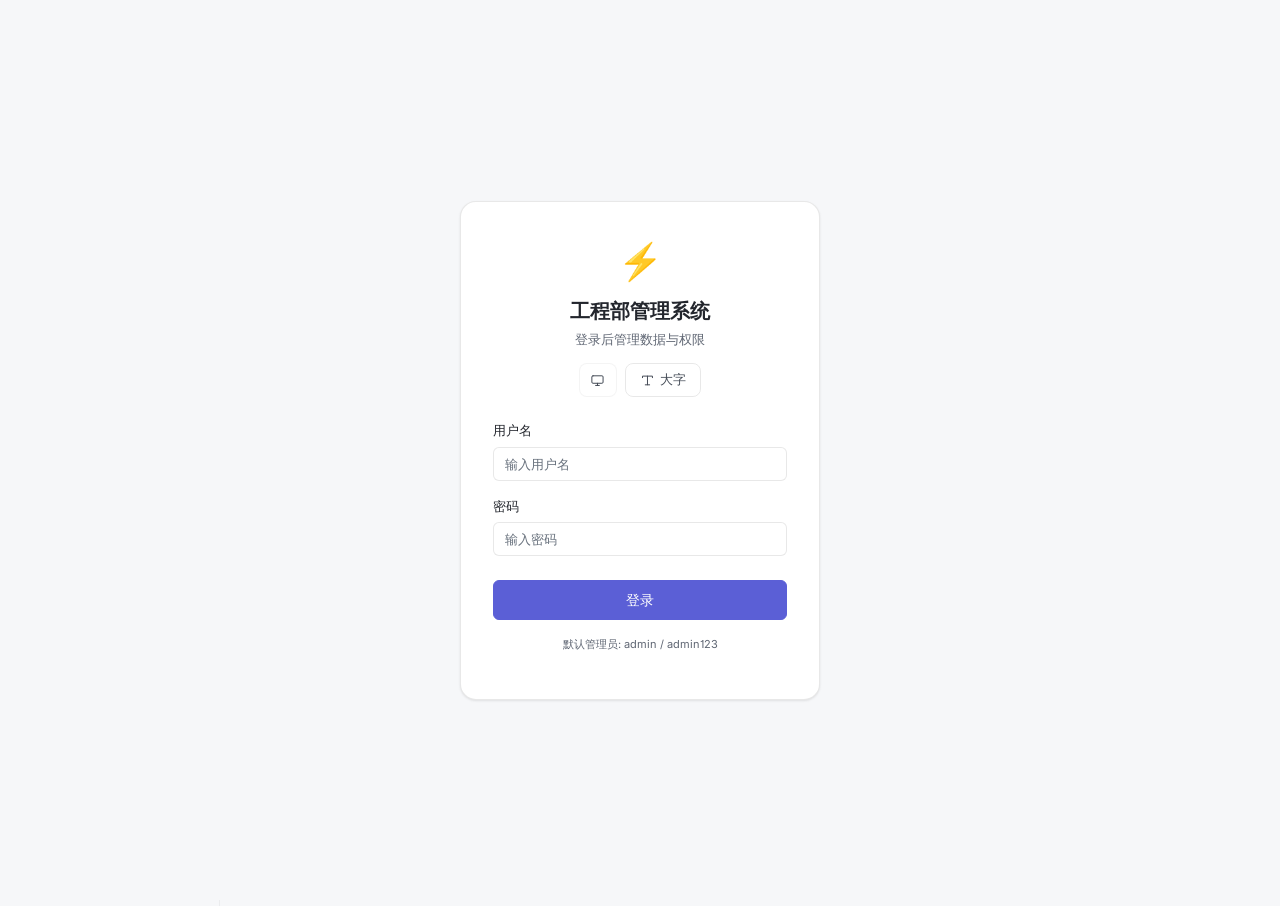
==== commit e6b08755: "feat(ui): emoji → 统一线性 SVG 图标;清掉「第三套紫」(v0.5.12) 承接 v0.5.11 的「安静化」。用户反馈的第二类噪音是颜色太杂,清点后: 常驻界面上有 405 处 " ====
--- a/MeterStats/index.html
+++ b/MeterStats/index.html
@@ -14,7 +14,8 @@
   } catch (e) {}
 })();
 </script>
-<script src="https://cdn.jsdelivr.net/npm/chart.js@4.4.1/dist/chart.umd.min.js"></script>
+<!-- defer:CDN 慢或挂掉时不再阻塞首屏解析(以前 <head> 里同步加载,登录页也要等它) -->
+<script defer src="https://cdn.jsdelivr.net/npm/chart.js@4.4.1/dist/chart.umd.min.js"></script>
 <link rel="preconnect" href="https://fonts.googleapis.com">
 <link rel="preconnect" href="https://fonts.gstatic.com" crossorigin>
 <link href="https://fonts.googleapis.com/css2?family=Inter:wght@300;400;500;510;600&family=JetBrains+Mono:wght@400;500&display=swap" rel="stylesheet">
@@ -25,6 +26,62 @@
   <link rel="icon" type="image/png" sizes="16x16" href="favicon-16.png" />
 </head>
 <body>
+
+<!-- ── 图标 sprite(内联,零网络请求)────────────────────────────────────────
+     统一 24×24 / stroke 1.6 / currentColor 的线性图标,替换此前的 emoji:
+     emoji 在不同系统、不同字号下渲染差异大,颜色也不受主题控制 —— 是"颜色太杂"
+     的主要来源之一。用 <svg class="icon"><use href="#i-NAME"/></svg> 或
+     JS 里的 icon('NAME') 引用。新增图标必须加进这个 sprite 并过
+     tests/test_icon_system.py。────────────────────────────────────────── -->
+<svg id="icon-sprite" width="0" height="0" style="position:absolute" aria-hidden="true" focusable="false">
+<defs>
+  <g id="s" fill="none" stroke="currentColor" stroke-width="1.6" stroke-linecap="round" stroke-linejoin="round"></g>
+</defs>
+<symbol id="i-clipboard" viewBox="0 0 24 24" fill="none" stroke="currentColor" stroke-width="1.6" stroke-linecap="round" stroke-linejoin="round"><rect x="8" y="4" width="8" height="4" rx="1"/><path d="M9 4H7a2 2 0 0 0-2 2v13a2 2 0 0 0 2 2h10a2 2 0 0 0 2-2V6a2 2 0 0 0-2-2h-2"/><path d="M8.5 11h7M8.5 15h4.5"/></symbol>
+<symbol id="i-plus" viewBox="0 0 24 24" fill="none" stroke="currentColor" stroke-width="1.6" stroke-linecap="round" stroke-linejoin="round"><path d="M12 5v14M5 12h14"/></symbol>
+<symbol id="i-camera" viewBox="0 0 24 24" fill="none" stroke="currentColor" stroke-width="1.6" stroke-linecap="round" stroke-linejoin="round"><path d="M3 8.5A2.5 2.5 0 0 1 5.5 6h1.7l1.2-2h5.2l1.2 2h1.7A2.5 2.5 0 0 1 19 8.5v8A2.5 2.5 0 0 1 16.5 19h-9A2.5 2.5 0 0 1 5 16.5Z"/><circle cx="12" cy="12.5" r="3.2"/></symbol>
+<symbol id="i-notebook" viewBox="0 0 24 24" fill="none" stroke="currentColor" stroke-width="1.6" stroke-linecap="round" stroke-linejoin="round"><path d="M6 3h11a2 2 0 0 1 2 2v14a2 2 0 0 1-2 2H6a2 2 0 0 1-2-2V5a2 2 0 0 1 2-2Z"/><path d="M4 8h3M4 12h3M4 16h3"/><path d="M9.5 8.5h6M9.5 12h6M9.5 15.5h3.5"/></symbol>
+<symbol id="i-coins" viewBox="0 0 24 24" fill="none" stroke="currentColor" stroke-width="1.6" stroke-linecap="round" stroke-linejoin="round"><ellipse cx="12" cy="7" rx="6.4" ry="3"/><path d="M5.6 7v5c0 1.7 2.9 3 6.4 3s6.4-1.3 6.4-3V7"/><path d="M5.6 12v5c0 1.7 2.9 3 6.4 3s6.4-1.3 6.4-3v-5"/></symbol>
+<symbol id="i-globe" viewBox="0 0 24 24" fill="none" stroke="currentColor" stroke-width="1.6" stroke-linecap="round" stroke-linejoin="round"><circle cx="12" cy="12" r="8.4"/><path d="M3.6 12h16.8"/><path d="M12 3.6c2.4 2.3 3.7 5.3 3.7 8.4s-1.3 6.1-3.7 8.4c-2.4-2.3-3.7-5.3-3.7-8.4S9.6 5.9 12 3.6Z"/></symbol>
+<symbol id="i-store" viewBox="0 0 24 24" fill="none" stroke="currentColor" stroke-width="1.6" stroke-linecap="round" stroke-linejoin="round"><path d="M4 9.5V19a1 1 0 0 0 1 1h14a1 1 0 0 0 1-1V9.5"/><path d="M3.2 9.5 5 4.6A1.4 1.4 0 0 1 6.3 4h11.4a1.4 1.4 0 0 1 1.3.6l1.8 4.9"/><path d="M8.2 9.5V19M15.8 9.5V19M3.2 9.5h17.6"/></symbol>
+<symbol id="i-chart-bar" viewBox="0 0 24 24" fill="none" stroke="currentColor" stroke-width="1.6" stroke-linecap="round" stroke-linejoin="round"><path d="M4 20V10M10 20V5M16 20v-7M22 20H2"/></symbol>
+<symbol id="i-folder-open" viewBox="0 0 24 24" fill="none" stroke="currentColor" stroke-width="1.6" stroke-linecap="round" stroke-linejoin="round"><path d="M3 8V6.5A1.5 1.5 0 0 1 4.5 5h4.2l1.8 2.2H19a1.5 1.5 0 0 1 1.5 1.5V10"/><path d="M3 10h18l-2 8.2A1.5 1.5 0 0 1 17.6 19H4.5A1.5 1.5 0 0 1 3 17.5Z"/></symbol>
+<symbol id="i-folder" viewBox="0 0 24 24" fill="none" stroke="currentColor" stroke-width="1.6" stroke-linecap="round" stroke-linejoin="round"><path d="M3 7.5A1.5 1.5 0 0 1 4.5 6h4l1.8 2.2H19a1.5 1.5 0 0 1 1.5 1.5v8.8A1.5 1.5 0 0 1 19 20H4.5A1.5 1.5 0 0 1 3 18.5Z"/></symbol>
+<symbol id="i-droplet" viewBox="0 0 24 24" fill="none" stroke="currentColor" stroke-width="1.6" stroke-linecap="round" stroke-linejoin="round"><path d="M12 3.2c3.4 4.2 5.4 6.9 5.4 9.6a5.4 5.4 0 0 1-10.8 0c0-2.7 2-5.4 5.4-9.6Z"/><path d="M9.6 13.4a2.6 2.6 0 0 0 2.2 2.6"/></symbol>
+<symbol id="i-save" viewBox="0 0 24 24" fill="none" stroke="currentColor" stroke-width="1.6" stroke-linecap="round" stroke-linejoin="round"><path d="M5 4h11l3 3v13H5Z"/><path d="M8 4v5h7V4"/><rect x="8" y="13" width="8" height="7"/></symbol>
+<symbol id="i-zap" viewBox="0 0 24 24" fill="none" stroke="currentColor" stroke-width="1.6" stroke-linecap="round" stroke-linejoin="round"><path d="M13.5 3 5.5 13.5H11l-.5 7.5 8-10.5H13Z"/></symbol>
+<symbol id="i-calendar" viewBox="0 0 24 24" fill="none" stroke="currentColor" stroke-width="1.6" stroke-linecap="round" stroke-linejoin="round"><rect x="3.5" y="5.5" width="17" height="15" rx="2"/><path d="M8 3.5v4M16 3.5v4M3.5 10.5h17"/></symbol>
+<symbol id="i-refresh" viewBox="0 0 24 24" fill="none" stroke="currentColor" stroke-width="1.6" stroke-linecap="round" stroke-linejoin="round"><path d="M20 12a8 8 0 1 1-2.6-5.9"/><path d="M20 4.5V10h-5.3"/></symbol>
+<symbol id="i-moon" viewBox="0 0 24 24" fill="none" stroke="currentColor" stroke-width="1.6" stroke-linecap="round" stroke-linejoin="round"><path d="M20 14.5A8.2 8.2 0 0 1 9.5 4a8.4 8.4 0 1 0 10.5 10.5Z"/></symbol>
+<symbol id="i-sun" viewBox="0 0 24 24" fill="none" stroke="currentColor" stroke-width="1.6" stroke-linecap="round" stroke-linejoin="round"><circle cx="12" cy="12" r="4"/><path d="M12 3v2.2M12 18.8V21M3 12h2.2M18.8 12H21M5.6 5.6l1.6 1.6M16.8 16.8l1.6 1.6M18.4 5.6l-1.6 1.6M7.2 16.8l-1.6 1.6"/></symbol>
+<symbol id="i-monitor" viewBox="0 0 24 24" fill="none" stroke="currentColor" stroke-width="1.6" stroke-linecap="round" stroke-linejoin="round"><rect x="3" y="4.5" width="18" height="12" rx="1.8"/><path d="M9 20h6M12 16.5V20"/></symbol>
+<symbol id="i-text" viewBox="0 0 24 24" fill="none" stroke="currentColor" stroke-width="1.6" stroke-linecap="round" stroke-linejoin="round"><path d="M4 7.5V5h16v2.5"/><path d="M12 5v14M8.5 19h7"/></symbol>
+<symbol id="i-x" viewBox="0 0 24 24" fill="none" stroke="currentColor" stroke-width="1.6" stroke-linecap="round" stroke-linejoin="round"><path d="M6 6l12 12M18 6 6 18"/></symbol>
+<symbol id="i-package" viewBox="0 0 24 24" fill="none" stroke="currentColor" stroke-width="1.6" stroke-linecap="round" stroke-linejoin="round"><path d="M12 3.2 20 7v10L12 20.8 4 17V7Z"/><path d="M4 7l8 3.8L20 7M12 10.8V20.8"/></symbol>
+<symbol id="i-trend-up" viewBox="0 0 24 24" fill="none" stroke="currentColor" stroke-width="1.6" stroke-linecap="round" stroke-linejoin="round"><path d="M3 17.5 9.5 11l4 3.5L21 7"/><path d="M15.5 7H21v5.5"/></symbol>
+<symbol id="i-settings" viewBox="0 0 24 24" fill="none" stroke="currentColor" stroke-width="1.6" stroke-linecap="round" stroke-linejoin="round"><circle cx="12" cy="12" r="3"/><path d="M19.4 15a1.7 1.7 0 0 0 .3 1.9l.1.1a2 2 0 1 1-2.8 2.8l-.1-.1a1.7 1.7 0 0 0-2.9 1.2 2 2 0 1 1-4 0 1.7 1.7 0 0 0-2.9-1.2l-.1.1a2 2 0 1 1-2.8-2.8l.1-.1A1.7 1.7 0 0 0 2.1 15a2 2 0 1 1 0-4 1.7 1.7 0 0 0 1.2-2.9l-.1-.1a2 2 0 1 1 2.8-2.8l.1.1A1.7 1.7 0 0 0 9 4.1a2 2 0 1 1 4 0 1.7 1.7 0 0 0 2.9 1.2l.1-.1a2 2 0 1 1 2.8 2.8l-.1.1A1.7 1.7 0 0 0 19.9 11a2 2 0 1 1 0 4Z"/></symbol>
+<symbol id="i-building" viewBox="0 0 24 24" fill="none" stroke="currentColor" stroke-width="1.6" stroke-linecap="round" stroke-linejoin="round"><rect x="5" y="3.5" width="14" height="17" rx="1.6"/><path d="M9 7.5h2M13 7.5h2M9 11h2M13 11h2M9 14.5h2M13 14.5h2M10.5 20.5v-3h3v3"/></symbol>
+<symbol id="i-users" viewBox="0 0 24 24" fill="none" stroke="currentColor" stroke-width="1.6" stroke-linecap="round" stroke-linejoin="round"><circle cx="9" cy="8.5" r="3.2"/><path d="M3.5 19.5a5.5 5.5 0 0 1 11 0"/><path d="M16 5.6a3.2 3.2 0 0 1 0 5.8M17.5 14.4a5.5 5.5 0 0 1 3 5.1"/></symbol>
+<symbol id="i-lock" viewBox="0 0 24 24" fill="none" stroke="currentColor" stroke-width="1.6" stroke-linecap="round" stroke-linejoin="round"><rect x="4.5" y="10" width="15" height="10.5" rx="2"/><path d="M8 10V7.5a4 4 0 0 1 8 0V10"/><path d="M12 14v2.5"/></symbol>
+<symbol id="i-flame" viewBox="0 0 24 24" fill="none" stroke="currentColor" stroke-width="1.6" stroke-linecap="round" stroke-linejoin="round"><path d="M12 3s4.5 4.2 4.5 8.2a4.5 4.5 0 0 1-9 0C7.5 9.3 9 7.8 9 7.8s.4 2 1.5 2.6C11 9 12 6.2 12 3Z"/><path d="M9.8 18.5h4.4"/></symbol>
+<symbol id="i-calculator" viewBox="0 0 24 24" fill="none" stroke="currentColor" stroke-width="1.6" stroke-linecap="round" stroke-linejoin="round"><rect x="5" y="3.5" width="14" height="17" rx="2"/><path d="M8 7.5h8"/><path d="M8.5 11.5h.01M12 11.5h.01M15.5 11.5h.01M8.5 15h.01M12 15h.01M15.5 15h.01M8.5 18.2h.01M12 18.2h.01M15.5 18.2h.01"/></symbol>
+<symbol id="i-scroll" viewBox="0 0 24 24" fill="none" stroke="currentColor" stroke-width="1.6" stroke-linecap="round" stroke-linejoin="round"><rect x="4.5" y="3.5" width="15" height="17" rx="2"/><path d="M8.2 8.5h7.6M8.2 12h7.6M8.2 15.5h4.6"/></symbol>
+<symbol id="i-wrench" viewBox="0 0 24 24" fill="none" stroke="currentColor" stroke-width="1.6" stroke-linecap="round" stroke-linejoin="round"><path d="M14.5 6.2a4 4 0 1 0 3.3 3.3l3.2 3.2-2.5 2.5-3.2-3.2a4 4 0 0 1-3.3-3.3"/></symbol>
+<symbol id="i-hammer" viewBox="0 0 24 24" fill="none" stroke="currentColor" stroke-width="1.6" stroke-linecap="round" stroke-linejoin="round"><path d="M13.5 4.5 9 9l2 2 4.5-4.5Z"/><path d="M11 11 4.5 17.5a2 2 0 0 0 2.8 2.8L14 13.8"/><path d="M14.5 3 21 9.5"/></symbol>
+<symbol id="i-cart" viewBox="0 0 24 24" fill="none" stroke="currentColor" stroke-width="1.6" stroke-linecap="round" stroke-linejoin="round"><circle cx="9.5" cy="19" r="1.4"/><circle cx="17" cy="19" r="1.4"/><path d="M3 4h2.2l2.3 9.6h10.8L20 7.5H6"/></symbol>
+<symbol id="i-menu" viewBox="0 0 24 24" fill="none" stroke="currentColor" stroke-width="1.6" stroke-linecap="round" stroke-linejoin="round"><path d="M4 7h16M4 12h16M4 17h16"/></symbol>
+<symbol id="i-log-out" viewBox="0 0 24 24" fill="none" stroke="currentColor" stroke-width="1.6" stroke-linecap="round" stroke-linejoin="round"><path d="M9 20H6a2 2 0 0 1-2-2V6a2 2 0 0 1 2-2h3"/><path d="M15.5 8 20 12l-4.5 4M20 12H9.5"/></symbol>
+<symbol id="i-plug" viewBox="0 0 24 24" fill="none" stroke="currentColor" stroke-width="1.6" stroke-linecap="round" stroke-linejoin="round"><path d="M9 3.5v4M15 3.5v4"/><path d="M6 7.5h12v3a6 6 0 0 1-6 6 6 6 0 0 1-6-6Z"/><path d="M12 16.5v4"/></symbol>
+<symbol id="i-alert" viewBox="0 0 24 24" fill="none" stroke="currentColor" stroke-width="1.6" stroke-linecap="round" stroke-linejoin="round"><path d="M12 4.5 21 19.5H3Z"/><path d="M12 10v4.2M12 17h.01"/></symbol>
+<symbol id="i-credit-card" viewBox="0 0 24 24" fill="none" stroke="currentColor" stroke-width="1.6" stroke-linecap="round" stroke-linejoin="round"><rect x="3" y="6" width="18" height="12" rx="2"/><path d="M3 10.5h18"/><path d="M7 14.5h3"/></symbol>
+<symbol id="i-pie" viewBox="0 0 24 24" fill="none" stroke="currentColor" stroke-width="1.6" stroke-linecap="round" stroke-linejoin="round"><path d="M12 3.5a8.5 8.5 0 1 0 8.5 8.5H12Z"/><path d="M14.5 3.9A8.5 8.5 0 0 1 20.1 9.5H14.5Z"/></symbol>
+<symbol id="i-hash" viewBox="0 0 24 24" fill="none" stroke="currentColor" stroke-width="1.6" stroke-linecap="round" stroke-linejoin="round"><path d="M9.5 3.5 7.5 20.5M16.5 3.5 14.5 20.5M3.5 9h17M3 15h17"/></symbol>
+<symbol id="i-upload" viewBox="0 0 24 24" fill="none" stroke="currentColor" stroke-width="1.6" stroke-linecap="round" stroke-linejoin="round"><path d="M12 16.5V4.5"/><path d="M7.5 9 12 4.5 16.5 9"/><path d="M4 15.5v3a1.5 1.5 0 0 0 1.5 1.5h13a1.5 1.5 0 0 0 1.5-1.5v-3"/></symbol>
+<symbol id="i-download" viewBox="0 0 24 24" fill="none" stroke="currentColor" stroke-width="1.6" stroke-linecap="round" stroke-linejoin="round"><path d="M12 4.5V16.5"/><path d="M16.5 12 12 16.5 7.5 12"/><path d="M4 15.5v3A1.5 1.5 0 0 0 5.5 20h13a1.5 1.5 0 0 0 1.5-1.5v-3"/></symbol>
+<symbol id="i-check" viewBox="0 0 24 24" fill="none" stroke="currentColor" stroke-width="1.6" stroke-linecap="round" stroke-linejoin="round"><path d="M4.5 12.5 9.5 17.5 19.5 6.5"/></symbol>
+<symbol id="i-trash" viewBox="0 0 24 24" fill="none" stroke="currentColor" stroke-width="1.6" stroke-linecap="round" stroke-linejoin="round"><path d="M4.5 7h15"/><path d="M9 7V5.2A1.2 1.2 0 0 1 10.2 4h3.6A1.2 1.2 0 0 1 15 5.2V7"/><path d="M6.5 7l.9 12a1.5 1.5 0 0 0 1.5 1.4h6.2a1.5 1.5 0 0 0 1.5-1.4L17.5 7"/><path d="M10.5 11v6M13.5 11v6"/></symbol>
+</svg>
+
 
 <!-- ===== 登录页面 ===== -->
 <div id="login-page" style="position:fixed;inset:0;z-index:9999;background:var(--bg);display:none;align-items:center;justify-content:center;">
@@ -35,8 +92,8 @@
       <p style="margin:4px 0 0;font-size:13px;color:var(--text-muted);">登录后管理数据与权限</p>
       <!-- 登录页全局控制按钮 -->
       <div style="display:flex;gap:8px;justify-content:center;margin-top:14px;">
-        <button type="button" class="header-backup-btn" id="login-theme-btn" onclick="cycleTheme()" title="切换主题" style="padding:7px 10px;">🌙</button>
-        <button type="button" class="header-backup-btn accessibility-btn" id="login-accessibility-btn" onclick="toggleAccessibility()" title="大字醒目模式">🔤 大字</button>
+        <button type="button" class="header-backup-btn" id="login-theme-btn" onclick="cycleTheme()" title="切换主题" aria-label="切换主题" style="padding:7px 10px;"><svg class="icon" aria-hidden="true"><use href="#i-moon"></use></svg></button>
+        <button type="button" class="header-backup-btn accessibility-btn" id="login-accessibility-btn" onclick="toggleAccessibility()" title="大字醒目模式"><svg class="icon" aria-hidden="true"><use href="#i-text"></use></svg> 大字</button>
       </div>
     </div>
       <div id="login-error" style="display:none;padding:8px 12px;border-radius:8px;font-size:13px;margin-bottom:16px;background:var(--bg-surface);color:var(--danger);border:1px solid var(--danger-soft);"></div>
@@ -57,14 +114,14 @@
 <!-- ===== 顶部栏 ===== -->
 <header>
   <div class="header-left">
-    <button type="button" class="sidebar-toggle-btn" id="sidebar-toggle" onclick="toggleSidebar()" title="切换侧栏" aria-label="切换侧栏">☰</button>
-    <h1>⚡ 工程部管理系统</h1>
+    <button type="button" class="sidebar-toggle-btn" id="sidebar-toggle" onclick="toggleSidebar()" title="切换侧栏" aria-label="切换侧栏"><svg class="icon" aria-hidden="true"><use href="#i-menu"></use></svg></button>
+    <h1><svg class="icon" aria-hidden="true"><use href="#i-zap"></use></svg> 工程部管理系统</h1>
     <p>录入抄表读数 · 实时统计 · 历史趋势</p>
   </div>
   <div class="header-right" style="display:flex;align-items:center;gap:8px;">
-    <button type="button" class="header-backup-btn" id="theme-btn" onclick="cycleTheme()" title="切换主题" style="padding:7px 10px;">🌙</button>
-    <button type="button" class="header-backup-btn accessibility-btn" id="accessibility-btn" onclick="toggleAccessibility()" title="大字醒目模式" style="padding:7px 10px;">🔤 大字</button>
-    <button type="button" class="header-backup-btn" id="logout-btn" onclick="doLogout()" style="display:none;" title="退出登录">🚪 退出</button>
+    <button type="button" class="header-backup-btn" id="theme-btn" onclick="cycleTheme()" title="切换主题" aria-label="切换主题" style="padding:7px 10px;"><svg class="icon" aria-hidden="true"><use href="#i-moon"></use></svg></button>
+    <button type="button" class="header-backup-btn accessibility-btn" id="accessibility-btn" onclick="toggleAccessibility()" title="大字醒目模式" style="padding:7px 10px;"><svg class="icon" aria-hidden="true"><use href="#i-text"></use></svg> 大字</button>
+    <button type="button" class="header-backup-btn" id="logout-btn" onclick="doLogout()" style="display:none;" title="退出登录"><svg class="icon" aria-hidden="true"><use href="#i-log-out"></use></svg> 退出</button>
   </div>
 </header>
 
@@ -76,7 +133,7 @@
 <!-- 抄表提醒横幅(距上次抄表 ≥3 天时显示) -->
 <div id="meter-reminder" class="meter-reminder" style="display:none;">
   <span id="meter-reminder-text">📅 抄表提醒</span>
-  <button type="button" class="meter-reminder-close" onclick="document.getElementById('meter-reminder').style.display='none'">✕</button>
+  <button type="button" class="meter-reminder-close" aria-label="关闭提示" onclick="document.getElementById('meter-reminder').style.display='none'"><svg class="icon" aria-hidden="true"><use href="#i-x"></use></svg></button>
 </div>
 
 <!-- ===== 整体布局 ===== -->
@@ -87,7 +144,7 @@
   <aside id="sidebar" class="sidebar">
     <!-- 门店切换器(P1):仅总部/多店用户可见,由 js/modules/storeSwitcher.js 渲染 -->
     <div class="store-switcher" id="store-switcher" style="display:none;">
-      <label class="store-switcher-label" for="store-select">🏪 当前门店</label>
+      <label class="store-switcher-label" for="store-select"><svg class="icon" aria-hidden="true"><use href="#i-store"></use></svg> 当前门店</label>
       <select id="store-select" class="store-select" title="切换门店"></select>
     </div>
 
@@ -96,36 +153,36 @@
       <!-- 数据记录(默认展开) -->
       <div class="sidebar-group">
         <div class="sidebar-group-title" onclick="toggleGroup(this)">
-          <span class="group-icon">📋</span><span class="group-label">数据记录</span><span class="group-arrow">▾</span>
-        </div>
-        <button class="sidebar-item active" data-section="reading-record" onclick="switchSection('reading-record')"><span class="item-icon">📋</span><span class="item-label">用电记录</span></button>
-        <button class="sidebar-item" data-section="item-record" onclick="switchSection('item-record')"><span class="item-icon">📦</span><span class="item-label">物品记录</span></button>
-        <button class="sidebar-item" data-section="purchase-record" onclick="switchSection('purchase-record')"><span class="item-icon">📋</span><span class="item-label">申购记录</span></button>
-        <button class="sidebar-item" data-section="duty-record" onclick="switchSection('duty-record')"><span class="item-icon">📝</span><span class="item-label">工作记录</span></button>
+          <span class="group-icon"><svg class="icon" aria-hidden="true"><use href="#i-clipboard"></use></svg></span><span class="group-label">数据记录</span><span class="group-arrow">▾</span>
+        </div>
+        <button class="sidebar-item active" data-section="reading-record" onclick="switchSection('reading-record')"><span class="item-icon"><svg class="icon" aria-hidden="true"><use href="#i-clipboard"></use></svg></span><span class="item-label">用电记录</span></button>
+        <button class="sidebar-item" data-section="item-record" onclick="switchSection('item-record')"><span class="item-icon"><svg class="icon" aria-hidden="true"><use href="#i-package"></use></svg></span><span class="item-label">物品记录</span></button>
+        <button class="sidebar-item" data-section="purchase-record" onclick="switchSection('purchase-record')"><span class="item-icon"><svg class="icon" aria-hidden="true"><use href="#i-clipboard"></use></svg></span><span class="item-label">申购记录</span></button>
+        <button class="sidebar-item" data-section="duty-record" onclick="switchSection('duty-record')"><span class="item-icon"><svg class="icon" aria-hidden="true"><use href="#i-notebook"></use></svg></span><span class="item-label">工作记录</span></button>
       </div>
 
       <!-- 报表分析 -->
       <div class="sidebar-group collapsed">
         <div class="sidebar-group-title" onclick="toggleGroup(this)">
-          <span class="group-icon">📊</span><span class="group-label">报表分析</span><span class="group-arrow">▾</span>
-        </div>
-        <button class="sidebar-item" data-section="report-trend" onclick="switchSection('report-trend')"><span class="item-icon">📈</span><span class="item-label">每日趋势</span></button>
-        <button class="sidebar-item" data-section="report-weekly" onclick="switchSection('report-weekly')"><span class="item-icon">📋</span><span class="item-label">每周汇报</span></button>
-        <button class="sidebar-item" data-section="report-monthly" onclick="switchSection('report-monthly')"><span class="item-icon">📊</span><span class="item-label">月度报告</span></button>
-        <button class="sidebar-item" data-section="report-yearly" onclick="switchSection('report-yearly')"><span class="item-icon">📅</span><span class="item-label">年度汇总</span></button>
+          <span class="group-icon"><svg class="icon" aria-hidden="true"><use href="#i-chart-bar"></use></svg></span><span class="group-label">报表分析</span><span class="group-arrow">▾</span>
+        </div>
+        <button class="sidebar-item" data-section="report-trend" onclick="switchSection('report-trend')"><span class="item-icon"><svg class="icon" aria-hidden="true"><use href="#i-trend-up"></use></svg></span><span class="item-label">每日趋势</span></button>
+        <button class="sidebar-item" data-section="report-weekly" onclick="switchSection('report-weekly')"><span class="item-icon"><svg class="icon" aria-hidden="true"><use href="#i-clipboard"></use></svg></span><span class="item-label">每周汇报</span></button>
+        <button class="sidebar-item" data-section="report-monthly" onclick="switchSection('report-monthly')"><span class="item-icon"><svg class="icon" aria-hidden="true"><use href="#i-chart-bar"></use></svg></span><span class="item-label">月度报告</span></button>
+        <button class="sidebar-item" data-section="report-yearly" onclick="switchSection('report-yearly')"><span class="item-icon"><svg class="icon" aria-hidden="true"><use href="#i-calendar"></use></svg></span><span class="item-label">年度汇总</span></button>
       </div>
 
       <!-- 系统设置 -->
       <div class="sidebar-group collapsed">
         <div class="sidebar-group-title" onclick="toggleGroup(this)">
-          <span class="group-icon">⚙️</span><span class="group-label">系统设置</span><span class="group-arrow">▾</span>
-        </div>
-        <button class="sidebar-item" data-section="settings-overview" id="nav-overview" style="display:none;" onclick="switchSettingsPage('overview')"><span class="item-icon">🏬</span><span class="item-label">门店总览</span></button>
-        <button class="sidebar-item" data-section="settings-stores" onclick="switchSettingsPage('stores')"><span class="item-icon">🏪</span><span class="item-label">门店管理</span></button>
-        <button class="sidebar-item" data-section="settings-users" data-roles="admin" onclick="switchSettingsPage('users')"><span class="item-icon">👥</span><span class="item-label">用户管理</span></button>
-        <button class="sidebar-item" data-section="settings-meter" data-roles="manager" onclick="switchSettingsPage('meter')"><span class="item-icon">🔌</span><span class="item-label">电表设置</span></button>
-        <button class="sidebar-item" data-section="settings-data" data-roles="manager" onclick="switchSettingsPage('data')"><span class="item-icon">📂</span><span class="item-label">数据管理</span></button>
-        <button class="sidebar-item" data-section="settings-roles" onclick="switchSettingsPage('roles')"><span class="item-icon">🔐</span><span class="item-label">权限管理</span></button>
+          <span class="group-icon"><svg class="icon" aria-hidden="true"><use href="#i-settings"></use></svg></span><span class="group-label">系统设置</span><span class="group-arrow">▾</span>
+        </div>
+        <button class="sidebar-item" data-section="settings-overview" id="nav-overview" style="display:none;" onclick="switchSettingsPage('overview')"><span class="item-icon"><svg class="icon" aria-hidden="true"><use href="#i-building"></use></svg></span><span class="item-label">门店总览</span></button>
+        <button class="sidebar-item" data-section="settings-stores" onclick="switchSettingsPage('stores')"><span class="item-icon"><svg class="icon" aria-hidden="true"><use href="#i-store"></use></svg></span><span class="item-label">门店管理</span></button>
+        <button class="sidebar-item" data-section="settings-users" data-roles="admin" onclick="switchSettingsPage('users')"><span class="item-icon"><svg class="icon" aria-hidden="true"><use href="#i-users"></use></svg></span><span class="item-label">用户管理</span></button>
+        <button class="sidebar-item" data-section="settings-meter" data-roles="manager" onclick="switchSettingsPage('meter')"><span class="item-icon"><svg class="icon" aria-hidden="true"><use href="#i-plug"></use></svg></span><span class="item-label">电表设置</span></button>
+        <button class="sidebar-item" data-section="settings-data" data-roles="manager" onclick="switchSettingsPage('data')"><span class="item-icon"><svg class="icon" aria-hidden="true"><use href="#i-folder-open"></use></svg></span><span class="item-label">数据管理</span></button>
+        <button class="sidebar-item" data-section="settings-roles" onclick="switchSettingsPage('roles')"><span class="item-icon"><svg class="icon" aria-hidden="true"><use href="#i-lock"></use></svg></span><span class="item-label">权限管理</span></button>
       </div>
 
     </nav>
@@ -137,22 +194,22 @@
 
     <!-- 顶部状态条: 电表相关 section 打开即见全局 -->
     <div class="status-bar" id="status-bar" style="display:none;">
-      <div class="status-item">📅 <span id="st-last-reading">—</span></div>
-      <div class="status-item">⚡ <span id="st-month-kwh">—</span></div>
-      <div class="status-item">💰 <span id="st-month-cost">—</span></div>
-      <div class="status-item">🚨 <span id="st-alerts">—</span></div>
+      <div class="status-item"><svg class="icon" aria-hidden="true"><use href="#i-calendar"></use></svg> <span id="st-last-reading">—</span></div>
+      <div class="status-item"><svg class="icon" aria-hidden="true"><use href="#i-zap"></use></svg> <span id="st-month-kwh">—</span></div>
+      <div class="status-item"><svg class="icon" aria-hidden="true"><use href="#i-coins"></use></svg> <span id="st-month-cost">—</span></div>
+      <div class="status-item"><svg class="icon" aria-hidden="true"><use href="#i-alert"></use></svg> <span id="st-alerts">—</span></div>
     </div>
 
     <!-- ===== 抄表录入 ===== -->
     <section id="section-reading" class="content-section">
       <div class="card">
         <div class="card-header">
-          <h2>📝 抄表录入</h2>
+          <h2><svg class="icon" aria-hidden="true"><use href="#i-notebook"></use></svg> 抄表录入</h2>
         </div>
         <!-- 余量预警卡片(抄表录入页内联显示,始终可见) -->
         <div class="card" id="reading-alerts-card" style="display:none;margin-bottom:16px;">
           <div class="card-header">
-            <h2>🔥 余量预警</h2>
+            <h2><svg class="icon" aria-hidden="true"><use href="#i-flame"></use></svg> 余量预警</h2>
           </div>
           <div id="reading-alerts-container"></div>
         </div>
@@ -191,8 +248,8 @@
     <section id="section-charge" class="content-section" style="display:none;">
       <div class="card">
         <div class="card-header">
-          <h2>💰 充值录入</h2>
-          <button type="button" class="btn btn-secondary btn-sm" id="btn-topup-calc" onclick="openTopupModal()">🧮 计算</button>
+          <h2><svg class="icon" aria-hidden="true"><use href="#i-coins"></use></svg> 充值录入</h2>
+          <button type="button" class="btn btn-secondary btn-sm" id="btn-topup-calc" onclick="openTopupModal()"><svg class="icon" aria-hidden="true"><use href="#i-calculator"></use></svg> 计算</button>
         </div>
         <form id="charge-form">
           <div class="form-row">
@@ -215,7 +272,7 @@
     <section id="section-utility" class="content-section" style="display:none;">
       <div class="card">
         <div class="card-header">
-          <h2>💧 水电录入</h2>
+          <h2><svg class="icon" aria-hidden="true"><use href="#i-droplet"></use></svg> 水电录入</h2>
         </div>
         <form id="utility-form">
           <div class="form-row">
@@ -250,8 +307,8 @@
       <!-- 余量预警 -->
       <div class="card" id="reading-record-alerts-card" style="margin-bottom:16px;">
         <div class="card-header">
-          <h2>🔥 余量预警</h2>
-          <button type="button" class="btn btn-secondary btn-sm" onclick="openTopupModal()" title="充值计算">🧮 计算</button>
+          <h2><svg class="icon" aria-hidden="true"><use href="#i-flame"></use></svg> 余量预警</h2>
+          <button type="button" class="btn btn-secondary btn-sm" onclick="openTopupModal()" title="充值计算"><svg class="icon" aria-hidden="true"><use href="#i-calculator"></use></svg> 计算</button>
         </div>
         <div id="reading-record-alerts-container"></div>
       </div>
@@ -259,19 +316,19 @@
       <!-- 用电记录：抄表 / 充值 / 水电 三合一 -->
       <div class="card">
         <div class="card-header">
-          <h2>📋 用电记录</h2>
+          <h2><svg class="icon" aria-hidden="true"><use href="#i-clipboard"></use></svg> 用电记录</h2>
           <div style="display:flex;gap:6px;align-items:center;">
             <select id="record-month" class="field-control"></select>
-            <button type="button" class="btn btn-primary btn-sm" id="btn-add-reading">➕ 抄表</button>
-            <button type="button" class="btn btn-primary btn-sm" id="btn-add-charge" style="display:none;">➕ 充值</button>
-            <button type="button" class="btn btn-primary btn-sm" id="btn-add-water" style="display:none;">➕ 水电</button>
+            <button type="button" class="btn btn-primary btn-sm" id="btn-add-reading"><svg class="icon" aria-hidden="true"><use href="#i-plus"></use></svg> 抄表</button>
+            <button type="button" class="btn btn-primary btn-sm" id="btn-add-charge" style="display:none;"><svg class="icon" aria-hidden="true"><use href="#i-plus"></use></svg> 充值</button>
+            <button type="button" class="btn btn-primary btn-sm" id="btn-add-water" style="display:none;"><svg class="icon" aria-hidden="true"><use href="#i-plus"></use></svg> 水电</button>
           </div>
         </div>
 
         <div class="record-tabs">
-          <button type="button" class="record-tab active" data-tab="reading">📜 抄表</button>
-          <button type="button" class="record-tab" data-tab="charge">💳 充值</button>
-          <button type="button" class="record-tab" data-tab="water">💧 水电</button>
+          <button type="button" class="record-tab active" data-tab="reading"><svg class="icon" aria-hidden="true"><use href="#i-scroll"></use></svg> 抄表</button>
+          <button type="button" class="record-tab" data-tab="charge"><svg class="icon" aria-hidden="true"><use href="#i-credit-card"></use></svg> 充值</button>
+          <button type="button" class="record-tab" data-tab="water"><svg class="icon" aria-hidden="true"><use href="#i-droplet"></use></svg> 水电</button>
         </div>
 
         <!-- 抄表 -->
@@ -341,7 +398,7 @@
     <section id="section-item-add" class="content-section" style="display:none;">
       <div class="card">
         <div class="card-header">
-          <h2>🛠 物品录入</h2>
+          <h2><svg class="icon" aria-hidden="true"><use href="#i-hammer"></use></svg> 物品录入</h2>
         </div>
         <p style="font-size:12px;color:var(--text-muted);margin:0 0 12px 0;">
           录入工程部现有的维修工具、耗材等。
@@ -372,7 +429,7 @@
     <section id="section-purchase-add" class="content-section" style="display:none;">
       <div class="card">
         <div class="card-header">
-          <h2>🛒 申购录入</h2>
+          <h2><svg class="icon" aria-hidden="true"><use href="#i-cart"></use></svg> 申购录入</h2>
         </div>
         <p style="font-size:12px;color:var(--text-muted);margin:0 0 12px 0;">
           录入需要采购的物品。提交后到「申购记录」购买 → 自动加入物品记录。
@@ -415,9 +472,9 @@
     <section id="section-item-record" class="content-section" style="display:none;">
       <div class="card">
         <div class="card-header">
-          <h2>📦 物品记录</h2>
+          <h2><svg class="icon" aria-hidden="true"><use href="#i-package"></use></svg> 物品记录</h2>
           <div style="display:flex;gap:8px;align-items:center;">
-            <button type="button" class="btn btn-primary btn-sm" id="btn-open-item-add" title="新增物品">➕ 物品</button>
+            <button type="button" class="btn btn-primary btn-sm" id="btn-open-item-add" title="新增物品"><svg class="icon" aria-hidden="true"><use href="#i-plus"></use></svg> 物品</button>
           </div>
         </div>
         <div style="overflow-x:auto;">
@@ -441,7 +498,7 @@
       <!-- 借出 / 归还 流水记录 -->
       <div class="card">
         <div class="card-header">
-          <h2>📜 借出 / 归还 记录</h2>
+          <h2><svg class="icon" aria-hidden="true"><use href="#i-scroll"></use></svg> 借出 / 归还 记录</h2>
         </div>
         <div style="overflow-x:auto;">
           <table class="history-table" id="lend-history-table">
@@ -471,9 +528,9 @@
     <section id="section-purchase-record" class="content-section" style="display:none;">
       <div class="card">
         <div class="card-header">
-          <h2>📋 申购记录</h2>
+          <h2><svg class="icon" aria-hidden="true"><use href="#i-clipboard"></use></svg> 申购记录</h2>
           <div style="display:flex;gap:8px;align-items:center;">
-            <button type="button" class="btn btn-primary btn-sm" id="btn-open-purchase-add" title="新增申购">➕ 申购</button>
+            <button type="button" class="btn btn-primary btn-sm" id="btn-open-purchase-add" title="新增申购"><svg class="icon" aria-hidden="true"><use href="#i-plus"></use></svg> 申购</button>
           </div>
         </div>
         <div style="overflow-x:auto;">
@@ -500,7 +557,7 @@
     <section id="section-duty" class="content-section" style="display:none;">
       <div class="card">
         <div class="card-header">
-          <h2>🔧 值班录入</h2>
+          <h2><svg class="icon" aria-hidden="true"><use href="#i-wrench"></use></svg> 值班录入</h2>
         </div>
         <form id="duty-form">
           <div class="form-row">
@@ -547,7 +604,7 @@
           <div class="form-row">
             <label>图片 <span class="hint">选填，最多3张</span></label>
             <div id="duty-image-preview" style="display:flex;gap:8px;flex-wrap:wrap;margin-bottom:8px;"></div>
-            <button type="button" class="btn btn-secondary btn-sm" id="btn-add-duty-image" onclick="addDutyImage('sidebar')">📷 图片</button>
+            <button type="button" class="btn btn-secondary btn-sm" id="btn-add-duty-image" onclick="addDutyImage('sidebar')"><svg class="icon" aria-hidden="true"><use href="#i-camera"></use></svg> 图片</button>
             <input type="file" id="duty-image-input" accept="image/*" multiple style="display:none;" onchange="handleDutyImageSelect(this, 'sidebar')" />
           </div>
           <div class="button-row">
@@ -561,18 +618,18 @@
     <section id="section-duty-record" class="content-section" style="display:none;">
       <div class="card">
         <div class="card-header">
-          <h2>📋 工作记录</h2>
+          <h2><svg class="icon" aria-hidden="true"><use href="#i-clipboard"></use></svg> 工作记录</h2>
           <div style="display:flex;gap:8px;align-items:center;">
             <select id="duty-record-month" class="field-control">
               <option value="">全部</option>
             </select>
-            <button type="button" class="btn btn-primary btn-sm" id="btn-open-duty-add" title="新增记录">➕ 记录</button>
+            <button type="button" class="btn btn-primary btn-sm" id="btn-open-duty-add" title="新增记录"><svg class="icon" aria-hidden="true"><use href="#i-plus"></use></svg> 记录</button>
           </div>
         </div>
         <!-- 班次遗留未处理记录横幅 -->
         <div id="duty-reminder" class="meter-reminder" style="display:none;">
           <span id="duty-reminder-text">⚠️ 有待处理工作记录</span>
-          <button type="button" class="meter-reminder-close" onclick="document.getElementById('duty-reminder').style.display='none'">✕</button>
+          <button type="button" class="meter-reminder-close" onclick="document.getElementById('duty-reminder').style.display='none'"><svg class="icon" aria-hidden="true"><use href="#i-x"></use></svg></button>
         </div>
         <div style="overflow-x:auto;">
           <table class="history-table" id="duty-table">
@@ -599,10 +656,10 @@
     <section id="section-report-monthly" class="content-section" style="display:none;">
       <div class="card">
         <div class="card-header">
-          <h2>📊 月度报告</h2>
+          <h2><svg class="icon" aria-hidden="true"><use href="#i-chart-bar"></use></svg> 月度报告</h2>
           <div style="display:flex;gap:6px;align-items:center;">
             <select id="report-month" class="field-control report-month-select"></select>
-            <button type="button" class="btn btn-primary btn-sm" id="btn-copy-report" style="display:none;">📋 复制</button>
+            <button type="button" class="btn btn-primary btn-sm" id="btn-copy-report" style="display:none;"><svg class="icon" aria-hidden="true"><use href="#i-clipboard"></use></svg> 复制</button>
           </div>
         </div>
 
@@ -623,7 +680,7 @@
 
         <!-- 当月占比：左文字右饼图 -->
         <div id="monthly-pie-wrap" style="margin-top:22px;display:none;">
-          <h3 class="block-title">🥧 当月用电占比</h3>
+          <h3 class="block-title"><svg class="icon" aria-hidden="true"><use href="#i-pie"></use></svg> 当月用电占比</h3>
           <div class="day-detail-grid">
             <div class="day-detail-list" id="monthly-pie-summary"></div>
             <div class="chart-wrap short"><canvas id="chart-monthly-pie"></canvas></div>
@@ -633,8 +690,8 @@
         <!-- 月度水电 -->
         <div id="monthly-utilities-block" style="margin-top:24px;">
           <div class="util-header">
-            <h3 class="util-title">💧 水电用量</h3>
-            <button type="button" class="btn btn-secondary btn-sm" id="btn-copy-utilities" style="display:none;">📋 复制</button>
+            <h3 class="util-title"><svg class="icon" aria-hidden="true"><use href="#i-droplet"></use></svg> 水电用量</h3>
+            <button type="button" class="btn btn-secondary btn-sm" id="btn-copy-utilities" style="display:none;"><svg class="icon" aria-hidden="true"><use href="#i-clipboard"></use></svg> 复制</button>
           </div>
           <div id="utilities-result"></div>
         </div>
@@ -645,11 +702,11 @@
     <section id="section-report-trend" class="content-section" style="display:none;">
       <div class="card">
         <div class="card-header">
-          <h2>📈 每日用电</h2>
+          <h2><svg class="icon" aria-hidden="true"><use href="#i-trend-up"></use></svg> 每日用电</h2>
           <div class="form-row" style="flex-direction:row;align-items:center;gap:6px;margin:0;">
             <label style="font-size:12px;color:var(--text-muted);margin:0;white-space:nowrap;">单天</label>
             <select id="day-copy-date" class="field-control" style="width:auto;padding:5px 10px;"></select>
-            <button type="button" class="btn btn-primary btn-sm" id="btn-copy-day">📋 复制</button>
+            <button type="button" class="btn btn-primary btn-sm" id="btn-copy-day"><svg class="icon" aria-hidden="true"><use href="#i-clipboard"></use></svg> 复制</button>
           </div>
         </div>
 
@@ -666,7 +723,7 @@
 
         <!-- 当日明细：左文字右饼图 -->
         <div id="daily-pie-wrap" style="margin-top:20px;display:none;">
-          <h3 style="font-size:13px;color:var(--text-muted);margin:0 0 12px 0;">📊 当日明细</h3>
+          <h3 style="font-size:13px;color:var(--text-muted);margin:0 0 12px 0;"><svg class="icon" aria-hidden="true"><use href="#i-chart-bar"></use></svg> 当日明细</h3>
           <div class="day-detail-grid">
             <div class="day-detail-list" id="daily-pie-summary"></div>
             <div class="chart-wrap short"><canvas id="chart-daily-pie"></canvas></div>
@@ -679,10 +736,10 @@
     <section id="section-report-weekly" class="content-section" style="display:none;">
       <div class="card">
         <div class="card-header">
-          <h2>📋 每周汇报</h2>
+          <h2><svg class="icon" aria-hidden="true"><use href="#i-clipboard"></use></svg> 每周汇报</h2>
           <div style="display:flex;gap:6px;align-items:center;">
             <select id="weekly-target-week" class="field-control" style="width:auto;padding:5px 10px;"></select>
-            <button type="button" class="btn btn-primary btn-sm" id="btn-copy-weekly" style="display:none;">📋 复制</button>
+            <button type="button" class="btn btn-primary btn-sm" id="btn-copy-weekly" style="display:none;"><svg class="icon" aria-hidden="true"><use href="#i-clipboard"></use></svg> 复制</button>
           </div>
         </div>
 
@@ -721,11 +778,11 @@
     <section id="section-report-yearly" class="content-section" style="display:none;">
       <div class="card">
         <div class="card-header">
-          <h2>📅 年度汇总</h2>
+          <h2><svg class="icon" aria-hidden="true"><use href="#i-calendar"></use></svg> 年度汇总</h2>
           <div class="report-toolbar">
             <select id="yearly-year" class="field-control yearly-year-select"></select>
             <button type="button" class="btn btn-secondary btn-sm" id="yearly-apply">查询</button>
-            <button type="button" class="btn btn-primary btn-sm" id="btn-copy-yearly" style="display:none;">📋 复制</button>
+            <button type="button" class="btn btn-primary btn-sm" id="btn-copy-yearly" style="display:none;"><svg class="icon" aria-hidden="true"><use href="#i-clipboard"></use></svg> 复制</button>
           </div>
         </div>
         <div id="yearly-result" style="margin-top:8px;"></div>
@@ -736,11 +793,11 @@
     <section id="section-overview" class="content-section" style="display:none;">
       <div class="card">
         <div class="card-header">
-          <h2>📊 每月用电</h2>
+          <h2><svg class="icon" aria-hidden="true"><use href="#i-chart-bar"></use></svg> 每月用电</h2>
           <div style="display:flex;gap:6px;align-items:center;">
             <label style="font-size:12px;color:var(--text-muted);">月份</label>
             <select id="stats-month" class="field-control" style="width:auto;padding:5px 10px;"></select>
-            <button type="button" class="btn btn-primary btn-sm" id="btn-copy-month">📋 复制</button>
+            <button type="button" class="btn btn-primary btn-sm" id="btn-copy-month"><svg class="icon" aria-hidden="true"><use href="#i-clipboard"></use></svg> 复制</button>
           </div>
         </div>
         <div class="stat-grid" id="stat-grid"></div>
@@ -751,7 +808,7 @@
   <section id="section-settings-overview" class="content-section" style="display:none;">
     <div class="card">
       <div class="card-header">
-        <h2>🏬 门店总览</h2>
+        <h2><svg class="icon" aria-hidden="true"><use href="#i-building"></use></svg> 门店总览</h2>
         <div style="display:flex;gap:8px;align-items:center;">
           <input type="month" id="overview-month" class="field-control" style="width:auto;" />
           <button class="btn btn-secondary btn-sm" onclick="loadStoresOverview()">刷新</button>
@@ -787,7 +844,7 @@
   <section id="section-settings-users" class="content-section" style="display:none;">
     <div class="card">
       <div class="card-header">
-        <h2>👥 用户管理 <span class="badge-status info scope-badge" title="全站生效:所有门店共用这一个设置">🌐 全局</span></h2>
+        <h2><svg class="icon" aria-hidden="true"><use href="#i-users"></use></svg> 用户管理 <span class="badge-status info scope-badge" title="全站生效:所有门店共用这一个设置"><svg class="icon" aria-hidden="true"><use href="#i-globe"></use></svg> 全局</span></h2>
       </div>
       <div id="users-stat-grid" class="trend-stat-grid"></div>
       <div class="settings-toolbar">
@@ -803,7 +860,7 @@
           <input type="checkbox" id="new-all-stores"> 全部门店
         </label>
         <span id="new-store-ids-box" style="display:inline-flex;align-items:center;gap:8px;flex-wrap:wrap;"></span>
-        <button class="btn btn-primary btn-sm" onclick="addAdminUser()">➕ 添加</button>
+        <button class="btn btn-primary btn-sm" onclick="addAdminUser()"><svg class="icon" aria-hidden="true"><use href="#i-plus"></use></svg> 添加</button>
       </div>
       <div style="overflow-x:auto;">
         <table class="settings-table">
@@ -827,24 +884,24 @@
   <section id="section-settings-meter" class="content-section" style="display:none;">
     <div class="card">
       <div class="card-header">
-        <h2>⚙️ 电表设置</h2>
-        <button class="btn btn-primary btn-sm" onclick="saveMeterSettings()">💾 保存</button>
+        <h2><svg class="icon" aria-hidden="true"><use href="#i-settings"></use></svg> 电表设置</h2>
+        <button class="btn btn-primary btn-sm" onclick="saveMeterSettings()"><svg class="icon" aria-hidden="true"><use href="#i-save"></use></svg> 保存</button>
       </div>
 
       <div class="settings-block">
-        <div class="settings-block-title">📝 电表设置 <span class="badge-status success scope-badge" title="只对当前门店生效:切到别的门店是另一份配置">🏪 本店</span>
+        <div class="settings-block-title"><svg class="icon" aria-hidden="true"><use href="#i-notebook"></use></svg> 电表设置 <span class="badge-status success scope-badge" title="只对当前门店生效:切到别的门店是另一份配置"><svg class="icon" aria-hidden="true"><use href="#i-store"></use></svg> 本店</span>
           <span id="meter-settings-store" class="settings-unit" style="font-weight:400;margin-left:8px;"></span>
         </div>
         <div class="settings-block-desc">本店有几块电表、各自的名称 / 倍率 / 图标。改动会同步到所有报表、图例、抄表与充值表单</div>
         <div id="meter-settings-form" class="meter-grid"></div>
         <div style="margin-top:10px;">
-          <button type="button" class="btn btn-secondary btn-sm" onclick="addMeterRow()">➕ 新增一块表</button>
+          <button type="button" class="btn btn-secondary btn-sm" onclick="addMeterRow()"><svg class="icon" aria-hidden="true"><use href="#i-plus"></use></svg> 新增一块表</button>
           <span class="settings-unit" style="margin-left:8px;">至少保留 1 块表</span>
         </div>
       </div>
 
       <div class="settings-block">
-        <div class="settings-block-title">💰 计费单价 <span class="badge-status success scope-badge" title="只对当前门店生效:切到别的门店是另一份配置">🏪 本店</span></div>
+        <div class="settings-block-title"><svg class="icon" aria-hidden="true"><use href="#i-coins"></use></svg> 计费单价 <span class="badge-status success scope-badge" title="只对当前门店生效:切到别的门店是另一份配置"><svg class="icon" aria-hidden="true"><use href="#i-store"></use></svg> 本店</span></div>
         <div class="settings-block-desc">用于把用电量、用水量换算成金额</div>
         <div class="settings-inline">
           <label class="settings-field">电价
@@ -859,7 +916,7 @@
       </div>
 
       <div class="settings-block">
-        <div class="settings-block-title">🔢 水电表倍率 <span class="badge-status success scope-badge" title="只对当前门店生效:切到别的门店是另一份配置">🏪 本店</span></div>
+        <div class="settings-block-title"><svg class="icon" aria-hidden="true"><use href="#i-hash"></use></svg> 水电表倍率 <span class="badge-status success scope-badge" title="只对当前门店生效:切到别的门店是另一份配置"><svg class="icon" aria-hidden="true"><use href="#i-store"></use></svg> 本店</span></div>
         <div class="settings-block-desc">抄见差 × 倍率 = 实际用量；厨房恒为「总表 − 分表」，无需设置</div>
         <div class="settings-inline">
           <label class="settings-field">总表倍率
@@ -895,28 +952,28 @@
   <section id="section-settings-data" class="content-section" style="display:none;">
     <div class="card">
       <div class="card-header">
-        <h2>📂 数据管理</h2>
+        <h2><svg class="icon" aria-hidden="true"><use href="#i-folder-open"></use></svg> 数据管理</h2>
       </div>
 
       <div class="settings-grid-2">
       <!-- 1) 备份与恢复 -->
       <div class="settings-panel">
-        <div class="panel-title"><span>💾 备份与恢复 <span class="badge-status info scope-badge" title="全站生效:所有门店共用这一个设置">🌐 全局</span></span></div>
+        <div class="panel-title"><span><svg class="icon" aria-hidden="true"><use href="#i-save"></use></svg> 备份与恢复 <span class="badge-status info scope-badge" title="全站生效:所有门店共用这一个设置"><svg class="icon" aria-hidden="true"><use href="#i-globe"></use></svg> 全局</span></span></div>
         <div id="backup-dir-display" class="panel-desc data-line">加载中...</div>
-        <div id="backup-dir-input-wrap" class="data-input-wrap">
+        <div id="backup-dir-input-wrap" class="data-input-wrap" data-admin-only="1">
           <input type="text" id="backup-dir-input" placeholder="完整路径；留空 = 数据目录下的 backup/" class="field-control">
         </div>
         <div class="data-actions">
-          <button class="btn btn-secondary btn-xs" onclick="pickBackupDirInput()" id="pick-backup-dir-btn">📂 选择目录</button>
-          <button class="btn btn-primary btn-xs" onclick="saveBackupSettings()" id="save-backup-btn">保存</button>
+          <button class="btn btn-secondary btn-xs" onclick="pickBackupDirInput()" id="pick-backup-dir-btn" data-admin-only="1"><svg class="icon" aria-hidden="true"><use href="#i-folder-open"></use></svg> 选择目录</button>
+          <button class="btn btn-primary btn-xs" onclick="saveBackupSettings()" id="save-backup-btn" data-admin-only="1">保存</button>
           <span class="data-actions-sep"></span>
-          <button class="btn btn-primary btn-xs" onclick="adminBackup()" id="admin-backup-btn">💾 备份</button>
+          <button class="btn btn-primary btn-xs" onclick="adminBackup()" id="admin-backup-btn"><svg class="icon" aria-hidden="true"><use href="#i-save"></use></svg> 备份</button>
           <button class="btn btn-secondary btn-xs" onclick="adminRestore()">↩️ 恢复</button>
         </div>
-        <div class="auto-backup-row">
+        <div class="auto-backup-row" data-admin-only="1">
           <input type="checkbox" id="admin-auto-backup-toggle" checked>
           <div class="auto-backup-label">
-            <div class="panel-title">自动备份 <span class="badge-status info scope-badge" title="全站生效:所有门店共用这一个设置">🌐 全局</span></div>
+            <div class="panel-title">自动备份 <span class="badge-status info scope-badge" title="全站生效:所有门店共用这一个设置"><svg class="icon" aria-hidden="true"><use href="#i-globe"></use></svg> 全局</span></div>
             <div class="panel-desc">每次启动时自动备份一次（当天只备份一次），超出保留个数自动清理旧的</div>
           </div>
           <div class="auto-backup-retention">
@@ -927,9 +984,9 @@
         </div>
       </div>
 
-      <!-- 2) 图片目录 -->
-      <div class="settings-panel">
-        <div class="panel-title"><span>📷 图片目录 <span class="badge-status info scope-badge" title="全站生效:所有门店共用这一个设置">🌐 全局</span></span></div>
+      <!-- 2) 图片目录(管理员专属:全局覆盖项) -->
+      <div class="settings-panel" data-admin-only="1">
+        <div class="panel-title"><span><svg class="icon" aria-hidden="true"><use href="#i-camera"></use></svg> 图片目录 <span class="badge-status info scope-badge" title="全站生效:所有门店共用这一个设置"><svg class="icon" aria-hidden="true"><use href="#i-globe"></use></svg> 全局</span></span></div>
         <div id="image-dir-display" class="panel-desc data-line">加载中...</div>
         <div id="image-dir-stats" class="panel-desc data-line data-muted"></div>
         <div id="image-dir-input-wrap" class="data-input-wrap">
@@ -940,22 +997,22 @@
           与「照片按店隔离」正好相反。留空(推荐)= 每店各自的 stores/&lt;店&gt;/images/。
         </div>
         <div class="data-actions">
-          <button class="btn btn-secondary btn-xs" onclick="pickImageDirInput()" id="pick-image-dir-btn">📂 选择目录</button>
+          <button class="btn btn-secondary btn-xs" onclick="pickImageDirInput()" id="pick-image-dir-btn"><svg class="icon" aria-hidden="true"><use href="#i-folder-open"></use></svg> 选择目录</button>
           <button class="btn btn-primary btn-xs" onclick="saveImageDirInput()" id="save-image-dir-btn">保存</button>
         </div>
       </div>
 
-      <!-- 3) 从 NAS 同步 -->
-      <div class="settings-panel">
-        <div class="panel-title"><span>🔄 从 NAS 同步 <span class="badge-status info scope-badge" title="全站生效:所有门店共用这一个设置">🌐 全局</span></span></div>
+      <!-- 3) 从 NAS 同步(管理员专属:凭据是全站的) -->
+      <div class="settings-panel" data-admin-only="1">
+        <div class="panel-title"><span><svg class="icon" aria-hidden="true"><use href="#i-refresh"></use></svg> 从 NAS 同步 <span class="badge-status info scope-badge" title="全站生效:所有门店共用这一个设置"><svg class="icon" aria-hidden="true"><use href="#i-globe"></use></svg> 全局</span></span></div>
         <div class="data-actions">
           <input type="text" id="nas-sync-url-input" placeholder="外网 lin.icafe.top　内网 172.16.254.250:8765" class="field-control data-grow">
-          <button class="btn btn-primary btn-xs" onclick="adminSyncFromNAS()" id="admin-sync-nas-btn">🔄 同步</button>
+          <button class="btn btn-primary btn-xs" onclick="adminSyncFromNAS()" id="admin-sync-nas-btn"><svg class="icon" aria-hidden="true"><use href="#i-refresh"></use></svg> 同步</button>
         </div>
         <div class="data-actions" style="margin-top:8px;">
           <input type="text" id="nas-sync-user-input" placeholder="远端账号（如 admin）" class="field-control" autocomplete="off">
           <input type="password" id="nas-sync-pass-input" placeholder="远端密码" class="field-control" autocomplete="new-password">
-          <button class="btn btn-secondary btn-xs" onclick="saveNasConfig()" id="save-nas-config-btn">💾 保存凭据</button>
+          <button class="btn btn-secondary btn-xs" onclick="saveNasConfig()" id="save-nas-config-btn"><svg class="icon" aria-hidden="true"><use href="#i-save"></use></svg> 保存凭据</button>
         </div>
         <div class="panel-desc data-hint" id="nas-config-hint">加载中...</div>
         <div class="panel-desc data-hint">
@@ -968,8 +1025,8 @@
       <!-- 4) 备份列表 -->
       <div class="settings-panel" style="margin-bottom:0;">
         <div class="panel-title">
-          <span>📁 备份列表 <span class="badge-status info scope-badge" title="全站生效:所有门店共用这一个设置">🌐 全局</span></span>
-          <button class="btn btn-secondary btn-xs" onclick="loadBackupList()">🔄 刷新</button>
+          <span><svg class="icon" aria-hidden="true"><use href="#i-folder"></use></svg> 备份列表 <span class="badge-status info scope-badge" title="全站生效:所有门店共用这一个设置"><svg class="icon" aria-hidden="true"><use href="#i-globe"></use></svg> 全局</span></span>
+          <button class="btn btn-secondary btn-xs" onclick="loadBackupList()"><svg class="icon" aria-hidden="true"><use href="#i-refresh"></use></svg> 刷新</button>
         </div>
         <div id="backup-list" class="panel-desc data-hint">加载中...</div>
       </div>
@@ -980,7 +1037,7 @@
   <section id="section-settings-roles" class="content-section" style="display:none;">
     <div class="card">
       <div class="card-header">
-        <h2>🔐 权限管理</h2>
+        <h2><svg class="icon" aria-hidden="true"><use href="#i-lock"></use></svg> 权限管理</h2>
       </div>
       <div class="settings-block-desc" style="margin-bottom:14px;">
         三级权限固定配置，不可自定义。员工只能录入，主管可编辑，管理员拥有全部权限（含用户与系统设置）。
@@ -1016,7 +1073,7 @@
 <!-- 充值计算弹窗 -->
 <div id="topup-modal-backdrop" class="modal-backdrop">
   <div class="modal" style="max-width:460px;">
-    <h3 class="modal-title">⚡ 充值计算</h3>
+    <h3 class="modal-title"><svg class="icon" aria-hidden="true"><use href="#i-zap"></use></svg> 充值计算</h3>
     <div class="modal-body">
       <div style="display:flex;align-items:center;gap:8px;margin-bottom:14px;">
         <label style="font-size:13px;color:var(--text-muted);white-space:nowrap;">预充天数</label>
@@ -1027,7 +1084,7 @@
       </div>
       <div id="topup-result-modal" style="display:flex;flex-direction:column;gap:8px;"></div>
       <div style="display:flex;align-items:center;gap:8px;margin-top:14px;padding-top:12px;border-top:1px dashed var(--border);">
-        <label style="font-size:13px;color:var(--text-muted);white-space:nowrap;">💰 合计充值</label>
+        <label style="font-size:13px;color:var(--text-muted);white-space:nowrap;"><svg class="icon" aria-hidden="true"><use href="#i-coins"></use></svg> 合计充值</label>
         <input type="text" id="topup-total-modal" class="field-control" readonly style="flex:1;background:var(--bg-subtle);">
       </div>
       <div style="font-size:11px;color:var(--text-muted);margin-top:10px;line-height:1.6;">
@@ -1037,7 +1094,7 @@
     </div>
     <div class="modal-actions">
       <button type="button" class="btn btn-secondary" id="topup-close">关闭</button>
-      <button type="button" class="btn" id="topup-submit" onclick="submitTopupApplication()">📋 提交充值申请</button>
+      <button type="button" class="btn" id="topup-submit" onclick="submitTopupApplication()"><svg class="icon" aria-hidden="true"><use href="#i-clipboard"></use></svg> 提交充值申请</button>
     </div>
   </div>
 </div>
@@ -1045,7 +1102,7 @@
 <!-- 借出弹窗 -->
 <div id="lend-modal-backdrop" class="modal-backdrop">
   <div class="modal" style="max-width:400px;">
-    <h3 class="modal-title" id="lend-modal-title">📤 借出物品</h3>
+    <h3 class="modal-title" id="lend-modal-title"><svg class="icon" aria-hidden="true"><use href="#i-upload"></use></svg> 借出物品</h3>
     <div class="modal-body">
       <input type="hidden" id="lend-item-id" />
       <div style="margin-bottom:12px;">
@@ -1064,7 +1121,7 @@
         <label style="display:block;font-size:13px;font-weight:510;margin-bottom:6px;color:var(--text);">借出人 <span style="color:var(--danger);">*</span> <span class="hint">填名字 或 传图</span></label>
         <div style="display:flex;gap:8px;align-items:center;">
           <input type="text" id="lend-borrower" class="field-control" placeholder="姓名 或 传图" style="flex:1;min-width:0;" />
-          <button type="button" class="btn btn-secondary btn-sm" onclick="pickFieldImage('lend-borrower')" title="传图片代替文字">📷</button>
+          <button type="button" class="btn btn-secondary btn-sm" onclick="pickFieldImage('lend-borrower')" title="传图片代替文字"><svg class="icon" aria-hidden="true"><use href="#i-camera"></use></svg></button>
         </div>
         <div id="lend-borrower-preview" style="display:flex;gap:6px;flex-wrap:wrap;margin-top:6px;"></div>
         <input type="file" id="lend-borrower-file" accept="image/*" style="display:none;" onchange="onFieldImagePicked(this,'lend-borrower')" />
@@ -1084,7 +1141,7 @@
 <!-- 归还弹窗 -->
 <div id="return-modal-backdrop" class="modal-backdrop">
   <div class="modal" style="max-width:400px;">
-    <h3 class="modal-title">📥 归还物品</h3>
+    <h3 class="modal-title"><svg class="icon" aria-hidden="true"><use href="#i-download"></use></svg> 归还物品</h3>
     <div class="modal-body">
       <input type="hidden" id="return-item-id" />
       <div style="margin-bottom:12px;">
@@ -1103,7 +1160,7 @@
         <label style="display:block;font-size:13px;font-weight:510;margin-bottom:6px;color:var(--text);">归还人 <span style="color:var(--danger);">*</span> <span class="hint">填名字 或 传图</span></label>
         <div style="display:flex;gap:8px;align-items:center;">
           <input type="text" id="return-by" class="field-control" placeholder="姓名 或 传图" style="flex:1;min-width:0;" />
-          <button type="button" class="btn btn-secondary btn-sm" onclick="pickFieldImage('return-by')" title="传图片代替文字">📷</button>
+          <button type="button" class="btn btn-secondary btn-sm" onclick="pickFieldImage('return-by')" title="传图片代替文字"><svg class="icon" aria-hidden="true"><use href="#i-camera"></use></svg></button>
         </div>
         <div id="return-by-preview" style="display:flex;gap:6px;flex-wrap:wrap;margin-top:6px;"></div>
         <input type="file" id="return-by-file" accept="image/*" style="display:none;" onchange="onFieldImagePicked(this,'return-by')" />
@@ -1123,7 +1180,7 @@
 <!-- 物品录入弹窗（在物品记录页面点 ➕ 触发） -->
 <div id="item-add-modal-backdrop" class="modal-backdrop">
   <div class="modal" style="max-width:440px;">
-    <h3 class="modal-title">🛠 新增物品</h3>
+    <h3 class="modal-title"><svg class="icon" aria-hidden="true"><use href="#i-hammer"></use></svg> 新增物品</h3>
     <div class="modal-body">
       <div style="margin-bottom:12px;">
         <label style="display:block;font-size:13px;font-weight:510;margin-bottom:6px;color:var(--text);">物品名称 <span style="color:var(--danger);">*</span></label>
@@ -1141,7 +1198,7 @@
         <label style="display:block;font-size:13px;font-weight:510;margin-bottom:6px;color:var(--text);">备注 <span class="hint">选填，可传图片</span></label>
         <div style="display:flex;gap:8px;align-items:center;">
           <input type="text" id="item-add-note" placeholder="例如:十字 6mm" maxlength="100" style="flex:1;min-width:0;" />
-          <button type="button" class="btn btn-secondary btn-sm" onclick="pickFieldImage('item-add-note')" title="上传图片">📷</button>
+          <button type="button" class="btn btn-secondary btn-sm" onclick="pickFieldImage('item-add-note')" title="上传图片"><svg class="icon" aria-hidden="true"><use href="#i-camera"></use></svg></button>
         </div>
         <div id="item-add-note-preview" style="display:flex;gap:8px;flex-wrap:wrap;margin-top:8px;"></div>
         <input type="file" id="item-add-note-file" accept="image/*" multiple style="display:none;" onchange="onFieldImagePicked(this, 'item-add-note')" />
@@ -1160,7 +1217,7 @@
 <!-- 申购录入弹窗（在申购记录页面点 ➕ 触发） -->
 <div id="purchase-add-modal-backdrop" class="modal-backdrop">
   <div class="modal" style="max-width:480px;">
-    <h3 class="modal-title">🛒 新增申购</h3>
+    <h3 class="modal-title"><svg class="icon" aria-hidden="true"><use href="#i-cart"></use></svg> 新增申购</h3>
     <div class="modal-body">
       <div style="margin-bottom:12px;">
         <label style="display:block;font-size:13px;font-weight:510;margin-bottom:6px;color:var(--text);">申购日期</label>
@@ -1170,7 +1227,7 @@
         <label style="display:block;font-size:13px;font-weight:510;margin-bottom:6px;color:var(--text);">物品名称 <span style="color:var(--danger);">*</span> <span class="hint">写名字，或直接拍张照片</span></label>
         <div style="display:flex;gap:8px;align-items:center;">
           <input type="text" id="purchase-add-name" placeholder="例如:电线 2.5mm²" style="flex:1;min-width:0;" />
-          <button type="button" class="btn btn-secondary btn-sm" onclick="pickFieldImage('purchase-add-name')" title="拍一张照片代替名称">📷</button>
+          <button type="button" class="btn btn-secondary btn-sm" onclick="pickFieldImage('purchase-add-name')" title="拍一张照片代替名称"><svg class="icon" aria-hidden="true"><use href="#i-camera"></use></svg></button>
         </div>
         <div id="purchase-add-name-preview" style="display:flex;gap:8px;flex-wrap:wrap;margin-top:8px;"></div>
         <input type="file" id="purchase-add-name-file" accept="image/*" multiple style="display:none;" onchange="onFieldImagePicked(this, 'purchase-add-name')" />
@@ -1207,7 +1264,7 @@
 <!-- 值班录入弹窗（在工作记录页面点 ➕ 触发） -->
 <div id="duty-add-modal-backdrop" class="modal-backdrop">
   <div class="modal" style="max-width:440px;">
-    <h3 class="modal-title">📝 新增记录</h3>
+    <h3 class="modal-title"><svg class="icon" aria-hidden="true"><use href="#i-notebook"></use></svg> 新增记录</h3>
     <div class="modal-body">
       <div style="margin-bottom:12px;">
         <label style="display:block;font-size:13px;font-weight:510;margin-bottom:6px;color:var(--text);">故障区域 <span class="hint">选填</span></label>
@@ -1239,7 +1296,7 @@
         <label style="display:block;font-size:13px;font-weight:510;margin-bottom:6px;color:var(--text);">故障信息 <span style="color:var(--danger);">*</span> <span class="hint">描述故障，可附照片；文字和图片可以同时填</span></label>
         <div style="display:flex;gap:8px;align-items:flex-start;">
           <textarea id="duty-add-note" class="field-control" rows="2" placeholder="例如：包厢空调不出风，压缩机有异响" style="flex:1;min-width:0;resize:vertical;"></textarea>
-          <button type="button" class="btn btn-secondary btn-sm" onclick="pickFieldImage('duty-add-note')" title="上传故障照片">📷</button>
+          <button type="button" class="btn btn-secondary btn-sm" onclick="pickFieldImage('duty-add-note')" title="上传故障照片"><svg class="icon" aria-hidden="true"><use href="#i-camera"></use></svg></button>
         </div>
         <div id="duty-add-note-preview" style="display:flex;gap:6px;flex-wrap:wrap;margin-top:6px;"></div>
         <input type="file" id="duty-add-note-file" accept="image/*" style="display:none;" onchange="onFieldImagePicked(this,'duty-add-note')" />
@@ -1255,7 +1312,7 @@
 <!-- 工作记录处理弹窗（点击"处理"按钮触发） -->
 <div id="duty-handle-modal-backdrop" class="modal-backdrop">
   <div class="modal" style="max-width:480px;">
-    <h3 class="modal-title">🔧 处理工作记录</h3>
+    <h3 class="modal-title"><svg class="icon" aria-hidden="true"><use href="#i-wrench"></use></svg> 处理工作记录</h3>
     <div class="modal-body">
       <input type="hidden" id="duty-handle-id" />
       <div style="margin-bottom:12px;">
@@ -1283,7 +1340,7 @@
         <label style="display:block;font-size:13px;font-weight:510;margin-bottom:6px;color:var(--text);">处理方案 <span style="color:var(--danger);">*</span> <span class="hint">填名字 或 传图</span></label>
         <div style="display:flex;gap:8px;align-items:center;">
           <input type="text" id="duty-handle-method" class="" placeholder="例如:更换灯泡 或 传图" style="flex:1;min-width:0;" />
-          <button type="button" class="btn btn-secondary btn-sm" onclick="pickFieldImage('duty-handle-method')" title="传图片代替文字">📷</button>
+          <button type="button" class="btn btn-secondary btn-sm" onclick="pickFieldImage('duty-handle-method')" title="传图片代替文字"><svg class="icon" aria-hidden="true"><use href="#i-camera"></use></svg></button>
         </div>
         <div id="duty-handle-method-preview" style="display:flex;gap:6px;flex-wrap:wrap;margin-top:6px;"></div>
         <input type="file" id="duty-handle-method-file" accept="image/*" style="display:none;" onchange="onFieldImagePicked(this,'duty-handle-method')" />
@@ -1303,7 +1360,7 @@
 <!-- 抄表/水电录入弹窗：面板由入口决定（记录页 Tab 已分开，弹窗内不再做二选一） -->
 <div id="reading-add-modal-backdrop" class="modal-backdrop">
   <div class="modal" style="max-width:480px;">
-    <h3 class="modal-title" id="reading-add-title">📝 新增抄表</h3>
+    <h3 class="modal-title" id="reading-add-title"><svg class="icon" aria-hidden="true"><use href="#i-notebook"></use></svg> 新增抄表</h3>
     <div class="modal-body">
       <!-- 抄表录入面板 -->
       <div class="tab-panel" data-panel="reading">
@@ -1362,7 +1419,7 @@
 <!-- 充值录入弹窗（在充值记录页面点 ➕ 充值 触发） -->
 <div id="charge-add-modal-backdrop" class="modal-backdrop">
   <div class="modal" style="max-width:460px;">
-    <h3 class="modal-title">💰 充值录入</h3>
+    <h3 class="modal-title"><svg class="icon" aria-hidden="true"><use href="#i-coins"></use></svg> 充值录入</h3>
     <div class="modal-body">
       <div style="margin-bottom:12px;">
         <label style="display:block;font-size:13px;font-weight:510;margin-bottom:6px;color:var(--text);">充值日期 <span style="color:var(--danger);">*</span></label>
@@ -1397,7 +1454,7 @@
 <!-- 抄表编辑弹窗(样式同新增弹窗,移动端友好) -->
 <div id="reading-edit-modal-backdrop" class="modal-backdrop">
   <div class="modal" style="max-width:480px;">
-    <h3 class="modal-title">📝 编辑抄表记录</h3>
+    <h3 class="modal-title"><svg class="icon" aria-hidden="true"><use href="#i-notebook"></use></svg> 编辑抄表记录</h3>
     <div class="modal-body">
       <div style="margin-bottom:12px;">
         <label style="display:block;font-size:13px;font-weight:510;margin-bottom:6px;color:var(--text);">抄表日期 <span style="color:var(--danger);">*</span></label>
@@ -1430,7 +1487,7 @@
 <!-- 水电表底编辑弹窗(样式同新增弹窗,移动端友好) -->
 <div id="water-edit-modal-backdrop" class="modal-backdrop">
   <div class="modal" style="max-width:480px;">
-    <h3 class="modal-title">💧 编辑水电表底</h3>
+    <h3 class="modal-title"><svg class="icon" aria-hidden="true"><use href="#i-droplet"></use></svg> 编辑水电表底</h3>
     <div class="modal-body">
       <div style="margin-bottom:12px;">
         <label style="display:block;font-size:13px;font-weight:510;margin-bottom:6px;color:var(--text);">抄表日期 <span style="color:var(--danger);">*</span></label>
@@ -1463,7 +1520,7 @@
 <!-- 充值记录编辑弹窗(样式同新增弹窗,移动端友好) -->
 <div id="charge-edit-modal-backdrop" class="modal-backdrop">
   <div class="modal" style="max-width:460px;">
-    <h3 class="modal-title">💰 编辑充值记录</h3>
+    <h3 class="modal-title"><svg class="icon" aria-hidden="true"><use href="#i-coins"></use></svg> 编辑充值记录</h3>
     <div class="modal-body">
       <div style="margin-bottom:12px;">
         <label style="display:block;font-size:13px;font-weight:510;margin-bottom:6px;color:var(--text);">充值日期 <span style="color:var(--danger);">*</span></label>
@@ -1487,6 +1544,7 @@
   <script src="js/core/meterConfig.js"></script>
   <script src="js/core/meterForm.js"></script>
   <script src="js/core/storeContext.js"></script>
+  <script src="js/shared/icons.js"></script>
   <script src="js/core/api.js"></script>
   <script src="js/core/state.js"></script>
   <script src="js/core/navigation.js"></script>
@@ -1506,14 +1564,13 @@
   <script src="js/modules/render_charts.js"></script>
   <script src="js/modules/render_pie_charts.js"></script>
   <script src="js/modules/render_weekly_utils.js"></script>
-  <script src="js/modules/render_weekly_trend.js"></script>
   <script src="js/modules/render_weekly.js"></script>
   <script src="js/modules/backup.js"></script>
   <script src="js/modules/stores.js"></script>
   <script src="js/modules/overview.js"></script>
   <script src="js/modules/storeSwitcher.js"></script>
   <script src="js/nas_sync.js"></script>
-  <script src="admin.js?v=<TIMESTAMP>"></script>
+  <script src="admin.js"></script>
   <script src="js/core/init.js"></script>
   <script src="js/modules/modal_bindings.js"></script>
 </body>
--- a/MeterStats/style.css
+++ b/MeterStats/style.css
@@ -19,18 +19,20 @@
     --bg-subtle: #f5f5f7;       /* 微妙表面(表单内嵌背景)*/
     --bg-hover: rgba(0,0,0,0.04);
     --card: rgba(255,255,255,0.85);
-    --border: rgba(0,0,0,0.10);
-    --border-subtle: rgba(0,0,0,0.06);
-    --text: #1a1c20;            /* 主文字(近黑)*/
-    --text-secondary: #4a4f58;  /* 次要文字(深灰)*/
-    --text-muted: #7a818c;      /* 辅助文字(中灰)*/
-    --text-faint: #a6adb8;      /* 最弱文字(浅灰)*/
-    --primary: #6366f1;         /* 紫罗兰强调色(浅色下加深一点)*/
-    --primary-bg: #6366f1;      /* CTA 背景色*/
-    --primary-hover: #818cf8;
+    --border: rgba(0,0,0,0.09);
+    --border-subtle: rgba(0,0,0,0.045);
+    --text: #23262d;            /* 主文字(近黑·14.1:1;纯黑太硬)*/
+    --text-secondary: #444b56;  /* 次要文字(深灰·8.2:1)*/
+    --text-muted: #5f6673;      /* 辅助文字(中灰·5.4:1,过 AA)*/
+    --text-faint: #67707c;      /* 最弱文字(浅灰·5.0:1;旧 #a6adb8 只有 3.9:1)*/
+    --primary: #5b5fd6;         /* 靛蓝强调色(降一档饱和度,长看不刺眼)*/
+    --primary-bg: #5b5fd6;      /* CTA 背景色(白字 5.18:1)*/
+    --primary-hover: #7378e0;
     --danger: #dc2626;          /* 警告红(浅色背景需更深)*/
     --warn: #d97706;
     --success: #059669;
+    --info: #2563eb;            /* 信息蓝(标签/处理记录行)*/
+    --info-soft: rgba(37,99,235,0.12);   /* 信息蓝浅底 */
     --danger-soft: rgba(220,38,38,0.2);      /* 危险色浅底(错误框/徽标) */
     --danger-border: rgba(220,38,38,0.35);   /* 危险色描边 */
 
@@ -279,9 +281,9 @@
 
   /* active 状态:加左侧高亮条 + 更明显的背景 */
   .sidebar-item.active {
-    background: rgba(99, 102, 241, 0.12);
+    background: var(--tint-5);
     color: var(--primary);
-    border-color: rgba(99, 102, 241, 0.22);
+    border-color: var(--tint-border);
     font-weight: 510;
   }
   .sidebar-item.active::before {
@@ -499,11 +501,7 @@
     header h1 {
       font-size: 15px;
     }
-    header .theme-toggle-btn {
-      padding: 6px 10px;
-      font-size: 12px;
-    }
-    header .header-backup-btn {
+        header .header-backup-btn {
       padding: 6px 10px;
       font-size: 12px;
       min-height: 32px;
@@ -624,7 +622,7 @@
   .field-control:focus {
     outline: none;
     border-color: var(--primary);
-    box-shadow: 0 0 0 3px rgba(113, 112, 255, 0.15);
+    box-shadow: var(--focus-ring);
     background: var(--bg-surface);
   }
   /* select 下拉项在系统菜单里的颜色(部分浏览器支持) */
@@ -684,20 +682,8 @@
     border-color: rgba(220, 38, 38, 0.55);
   }
   /* 危险 + 实心填充,用于「删除」等不可逆操作 */
-  .btn-danger-solid {
-    background: var(--danger);
-    color: #fff;
-    border-color: var(--danger);
-  }
-  .btn-danger-solid:hover { filter: brightness(1.1); }
-  /* 幽灵按钮 — 无边框/无填充,纯文字按钮 */
-  .btn-ghost {
-    background: transparent;
-    border-color: transparent;
-    color: var(--text-secondary);
-  }
-  .btn-ghost:hover { background: var(--bg-hover); color: var(--text); }
-
+      /* 幽灵按钮 — 无边框/无填充,纯文字按钮 */
+    
   .button-row {
     display: flex;
     gap: 8px;
@@ -706,13 +692,7 @@
   }
   .button-row .btn { flex: 1; min-width: 0; }
   /* 单独占一行的按钮 */
-  .btn-block {
-    display: flex;
-    justify-content: center;
-    align-items: center;
-    width: 100%;
-  }
-
+  
   /* 卡片 */
   .card {
     background: var(--card);
@@ -814,14 +794,8 @@
   }
 
   /* 图表 */
-  .chart-grid {
-    display: grid;
-    grid-template-columns: 2fr 1fr;
-    gap: 16px;
-  }
-  @media (max-width: 960px) {
-    .chart-grid { grid-template-columns: 1fr; }
-  }
+    @media (max-width: 960px) {
+      }
   .chart-wrap { position: relative; height: 280px; }
   .chart-wrap.short { height: 240px; }
 
@@ -832,7 +806,7 @@
     font-size: 13px;
   }
   .history-table th, .history-table td {
-    padding: 8px 10px;
+    padding: 9px 10px;
     text-align: right;
     border-bottom: 1px solid var(--border-subtle);
     font-variant-numeric: tabular-nums;
@@ -842,16 +816,16 @@
   }
   .history-table th {
     background: transparent;
-    font-weight: 510;
-    color: var(--text-muted);
-    font-size: 11px;
-    text-transform: uppercase;
-    letter-spacing: 0.5px;
+    font-weight: 520;
+    color: var(--text-secondary);   /* 表头是可读文字,不该用最弱的 muted */
+    font-size: 12px;
+    text-transform: none;           /* 中文大写变换无意义,只会显小 */
+    letter-spacing: 0.2px;
     border-bottom: 1px solid var(--border);
   }
   .history-table tr:hover { background: var(--bg-hover); }
-  .history-table tr.edit-row { background: rgba(113, 112, 255, 0.08); }
-  .history-table tr.edit-row:hover { background: rgba(113, 112, 255, 0.12); }
+  .history-table tr.edit-row { background: var(--tint-3); }
+  .history-table tr.edit-row:hover { background: var(--tint-5); }
   .history-table tr.edit-row td { padding: 4px 6px; }
   /* 处理记录行 — 浅蓝色背景区分于报修记录 */
   .history-table tr.handle-row {
@@ -861,7 +835,7 @@
     background: var(--bg-hover);
   }
   [data-theme="dark"] .history-table tr.handle-row {
-    background: rgba(37, 99, 235, 0.12);
+    background: var(--info-soft);
   }
   /* 编辑行 input 固定宽度 — 行内编辑降级时使用(modal 编辑不需要此样式) */
   .history-table tr.edit-row .cell-input { width: 60px; }
@@ -886,7 +860,7 @@
   }
   .history-table .cell-input:focus {
     outline: none;
-    box-shadow: 0 0 0 2px rgba(113, 112, 255, 0.2);
+    box-shadow: 0 0 0 2px var(--tint-border);
   }
   .history-table .edit-btn {
     background: none;
@@ -898,7 +872,7 @@
     font-size: 12px;
     font-family: inherit;
   }
-  .history-table .edit-btn:hover { background: rgba(113, 112, 255, 0.1); }
+  .history-table .edit-btn:hover { background: var(--tint-4); }
   /* 表格删除按钮（物品/借还记录/申购/工作记录通用，此前一直漏定义样式） */
   .del-btn {
     background: transparent;
@@ -944,17 +918,7 @@
   }
 
   /* 充值预警 */
-  .alert-charge {
-    padding: 12px 14px;
-    border-radius: 10px;
-    margin-bottom: 0;
-    border: 1px solid;
-    display: none;
-    position: relative;
-    overflow: hidden;
-  }
-  .alert-charge:last-child { margin-bottom: 0; }
-  .alert-charge.show { display: block; }
+      .alert-charge.show { display: block; }
   .alert-charge.ok {
     background: rgba(5, 150, 105, 0.07);
     border-color: rgba(5, 150, 105, 0.25);
@@ -977,140 +941,20 @@
   }
 
   /* 单列紧凑预警卡 */
-  .charge-compact {
-    position: relative;
-    background: var(--bg-elevated);
-    border: 1px solid var(--border);
-    border-radius: 10px;
-    margin-bottom: 6px;
-    transition: background 0.15s, border-color 0.15s;
-    cursor: default;
-  }
-  .charge-compact:last-child { margin-bottom: 0; }
-  .charge-compact:hover { background: var(--bg-hover); }
-  .charge-compact-main {
-    display: flex;
-    align-items: center;
-    padding: 10px 14px;
-    gap: 10px;
-    font-size: 13px;
-  }
-  .charge-compact .charge-dot {
-    width: 10px;
-    height: 10px;
-    border-radius: 50%;
-    flex-shrink: 0;
-    transition: box-shadow 0.15s;
-  }
-  .charge-compact-danger .charge-dot {
-    animation: dot-pulse 1.5s ease-in-out infinite;
-  }
-  @keyframes dot-pulse {
+              @keyframes dot-pulse {
     0%, 100% { box-shadow: 0 0 0 0 rgba(220, 38, 38, 0.6); }
     50% { box-shadow: 0 0 0 6px rgba(220, 38, 38, 0); }
   }
-  .charge-compact-label {
-    flex: 1;
-    font-weight: 500;
-  }
-  .charge-compact-remaining {
-    font-weight: 600;
-    color: var(--text);
-    font-variant-numeric: tabular-nums;
-    min-width: 70px;
-    text-align: right;
-  }
-  .charge-compact-days {
-    font-weight: 700;
-    font-variant-numeric: tabular-nums;
-    min-width: 70px;
-    text-align: right;
-    color: var(--text-muted);
-  }
-  .charge-compact-pending .charge-compact-days { color: var(--text-muted); }
-  .charge-compact-warn .charge-compact-days { color: var(--warn); }
-  .charge-compact-danger .charge-compact-days { color: var(--danger); }
-  .charge-compact-ok .charge-compact-days { color: var(--success); }
-
+              
   /* hover 弹出的详情 */
-  .charge-detail-popup {
-    display: none;
-    position: absolute;
-    top: calc(100% + 4px);
-    left: 0;
-    right: 0;
-    z-index: 10;
-    background: var(--bg-elevated);
-    border: 1px solid var(--border);
-    border-radius: 10px;
-    padding: 12px 14px;
-    box-shadow: var(--shadow-pop);
-    font-size: 13px;
-    line-height: 1.7;
-  }
-  .charge-compact:hover .charge-detail-popup,
-  .charge-detail-popup:hover {
-    display: block;
-  }
-  .cdp-row {
-    display: flex;
-    justify-content: space-between;
-    align-items: center;
-  }
-  .cdp-row span:first-child {
-    color: var(--text-muted);
-  }
-  .cdp-row strong {
-    font-weight: 600;
-    font-variant-numeric: tabular-nums;
-  }
-  .alert-charge .charge-icon {
-    font-size: 22px;
-    margin-right: 8px;
-    vertical-align: middle;
-  }
-  .alert-charge .charge-title {
-    font-size: 15px;
-    font-weight: 600;
-    margin-bottom: 6px;
-    display: flex;
-    align-items: center;
-  }
-  .alert-charge .charge-detail {
-    font-size: 13px;
-    line-height: 1.7;
-  }
-  .alert-charge .charge-detail strong {
-    font-weight: 700;
-    font-size: 14px;
-  }
-  .alert-charge .charge-amount {
-    display: inline-block;
-    background: var(--bg-surface);
-    padding: 2px 8px;
-    border-radius: 6px;
-    font-weight: 700;
-    font-variant-numeric: tabular-nums;
-  }
-
+                    
   /* 充值行(预留,目前已用不上) */
   .history-table tr.charge-row td:first-child::before {
     content: '⚡';
     margin-right: 4px;
   }
   /* 充值标签(预留) */
-  .charge-tag {
-    display: inline-block;
-    background: var(--warn);
-    color: #0a0a0a;
-    font-size: 10px;
-    padding: 1px 6px;
-    border-radius: 999px;
-    margin-left: 6px;
-    font-weight: 510;
-    letter-spacing: 0.3px;
-  }
-  /* 抄表标签:排练 / 编程 */
+    /* 抄表标签:排练 / 编程 */
   .tag {
     display: inline-block;
     font-size: 10px;
@@ -1121,8 +965,8 @@
     letter-spacing: 0.3px;
   }
   .tag-rehearsal {
-    background: rgba(37, 99, 235, 0.12);
-    color: #2563eb;
+    background: var(--info-soft);
+    color: var(--info);
   }
   .tag-programming {
     background: rgba(168, 85, 245, 0.12);
@@ -1160,16 +1004,7 @@
   .charge-summary .summary-value.yuan { color: var(--warn); }
 
   /* 充值标记小图标(预留) */
-  .charge-icon-inline {
-    display: inline-block;
-    background: rgba(251, 191, 36, 0.15);
-    color: var(--warn);
-    padding: 1px 6px;
-    border-radius: 4px;
-    font-size: 11px;
-    margin-left: 4px;
-  }
-
+  
   /* 模态对话框 */
   .modal-backdrop {
     position: fixed;
@@ -1220,7 +1055,7 @@
     margin-bottom: 16px;
   }
   .modal-icon.warn { background: rgba(251, 191, 36, 0.12); color: var(--warn); }
-  .modal-icon.info { background: rgba(113, 112, 255, 0.12); color: var(--primary); }
+  .modal-icon.info { background: var(--tint-5); color: var(--primary); }
   .modal-title {
     font-size: 16px;
     font-weight: 510;
@@ -1254,18 +1089,7 @@
     justify-content: center;
   }
   .alert.show { display: block; }
-  .alert {
-    padding: 9px 13px;
-    border-radius: 6px;
-    margin-bottom: 12px;
-    font-size: 12px;
-    display: none;
-    font-weight: 510;
-  }
-  .alert-success { background: rgba(5, 150, 105, 0.08); color: #047857; border: 1px solid rgba(5, 150, 105, 0.25); }
-  .alert-error { background: rgba(220, 38, 38, 0.07); color: #b91c1c; border: 1px solid rgba(220, 38, 38, 0.25); }
-  .alert-info { background: rgba(99, 102, 241, 0.07); color: #4f46e5; border: 1px solid rgba(99, 102, 241, 0.22); }
-
+        
   /* ===== 全局 Toast 提示覆盖层 ===== */
   .toast-overlay {
     position: fixed;
@@ -1310,25 +1134,12 @@
     color: #fff;
   }
   .toast-content.info {
-    background: rgba(99, 102, 241, 0.92);
+    background: var(--primary-bg);
     color: #fff;
   }
 
   /* 后台管理: 侧边栏按钮激活态 */
-  .admin-sidebar-btn {
-    width: 100%;
-    text-align: left;
-    padding: 8px 12px;
-    border-radius: 6px;
-    border: none;
-    background: transparent;
-    color: var(--text-secondary);
-    font-size: 13px;
-    cursor: pointer;
-    transition: background 0.15s, color 0.15s;
-  }
-  .admin-sidebar-btn:hover { background: var(--bg-subtle); }
-  .admin-sidebar-btn.active { background: var(--tint-4); color: var(--primary); font-weight: 510; }
+      .admin-sidebar-btn.active { background: var(--tint-4); color: var(--primary); font-weight: 510; }
 
   .legend {
     display: flex;
@@ -1347,13 +1158,7 @@
     vertical-align: middle;
   }
 
-  .small-actions {
-    display: flex;
-    gap: 8px;
-    margin-top: 12px;
-    flex-wrap: wrap;
-  }
-  .small-actions .btn { padding: 6px 12px; font-size: 12px; }
+    .small-actions .btn { padding: 6px 12px; font-size: 12px; }
   .suggest-chip { background: var(--warn); color: var(--text); border: 1px solid var(--warn); padding: 1px 8px; border-radius: 6px; font-weight: 600; font-size: 11px; opacity: 0.12; display: inline-block; margin-top: 6px; }
 .report-grid-table {
   width: 100%;
@@ -1375,43 +1180,6 @@
   z-index: 2;
 }
 /* 历史对比表 */
-.compare-table-wrap {
-  margin-top: 8px;
-  border: 1px solid var(--border);
-  border-radius: 10px;
-  overflow: hidden;
-}
-.compare-table {
-  width: 100%;
-  border-collapse: collapse;
-  font-size: 13px;
-  font-family: 'JetBrains Mono', 'SF Mono', Consolas, monospace;
-}
-.compare-table th,
-.compare-table td {
-  padding: 10px 14px;
-  text-align: right;
-  border-bottom: 1px solid var(--border-subtle);
-  white-space: nowrap;
-}
-.compare-table th {
-  background: var(--bg-surface);
-  color: var(--text);
-  font-weight: 500;
-  font-size: 12px;
-  font-family: inherit;
-}
-.compare-table th .badge { margin-left: 4px; }
-.compare-table .c-name { text-align: left; color: var(--text); font-family: inherit; }
-.compare-table .c-sub { color: var(--text-faint); font-size: 11px; }
-.compare-table .c-chg { width: 90px; }
-.compare-table tr.c-total td {
-  background: var(--tint-3);
-  font-weight: 600;
-  color: var(--primary);
-}
-.compare-table tbody tr:last-child td { border-bottom: none; }
-.compare-table tbody tr:hover td { background: var(--bg-hover); }
 .report-grid-table thead th {
   background: var(--bg-surface);
   font-weight: 600;
@@ -1480,20 +1248,14 @@
   font-weight: 700;
   font-size: 15px;
   color: var(--primary);
-  border-top: 1px solid rgba(99,102,241,0.3);
+  border-top: 1px solid var(--tint-border);
   margin-top: 4px;
   padding-top: 6px;
 }
 
 /* ===== 每周汇报:4 块表电费详细趋势卡片 ===== */
-.meter-trend-grid {
-  display: grid;
-  grid-template-columns: repeat(2, minmax(0, 1fr));
-  gap: 12px;
-}
 @media (max-width: 720px) {
-  .meter-trend-grid { grid-template-columns: 1fr; }
-}
+  }
 .meter-trend-card {
   background: var(--bg-surface);
   border: 1px solid var(--border-subtle, rgba(0,0,0,0.08));
@@ -1532,8 +1294,8 @@
   margin-top: 12px;
   padding: 12px 14px;
   background: var(--bg-surface);
-  border: 1px solid rgba(99,102,241,0.25);
-  border-left: 4px solid var(--primary, #6366f1);
+  border: 1px solid var(--tint-border);
+  border-left: 4px solid var(--primary);
   border-radius: 8px;
   display: flex;
   flex-wrap: wrap;
@@ -1544,36 +1306,10 @@
 .meter-trend-overall-item { display: flex; flex-direction: column; gap: 2px; }
 .meter-trend-overall-label { color: var(--text-muted); font-size: 12px; }
 .meter-trend-overall-value { font-size: 14px; }
-.tab-nav {
-  display: flex;
-  gap: 4px;
-  padding: 4px;
-  background: var(--soft-overlay);
-  border-radius: 8px;
-  margin-bottom: 16px;
-  border: 1px solid var(--border-subtle);
-}
-.tab-btn {
-  flex: 1;
-  padding: 10px 16px;
-  background: transparent;
-  color: var(--muted);
-  border: 1px solid transparent;
-  border-radius: 6px;
-  font-size: 14px;
-  font-weight: 500;
-  cursor: pointer;
-  position: relative;
-  transition: all 0.15s ease;
-}
-.tab-btn:hover {
-  background: var(--bg-hover);
-  color: var(--text);
-}
 .tab-btn.active {
-  background: rgba(99, 102, 241, 0.10);
+  background: var(--tint-4);
   color: var(--primary);
-  border-color: rgba(99, 102, 241, 0.25);
+  border-color: var(--tint-border);
 }
 .tab-btn.active::after {
   content: '';
@@ -1609,32 +1345,10 @@
 .status-item .em { color: var(--warn); font-weight: 600; }
 
 /* 录入卡内切换小 Tab(抄表 / 充值) */
-.entry-tabs {
-  display: flex;
-  gap: 4px;
-  padding: 3px;
-  background: var(--soft-overlay);
-  border: 1px solid var(--border-subtle);
-  border-radius: 8px;
-  margin-bottom: 14px;
-  width: fit-content;
-}
-.entry-tab {
-  padding: 6px 18px;
-  background: transparent;
-  color: var(--muted);
-  border: 1px solid transparent;
-  border-radius: 6px;
-  font-size: 13px;
-  font-weight: 500;
-  cursor: pointer;
-  transition: all 0.15s ease;
-}
-.entry-tab:hover { background: var(--bg-hover); color: var(--text); }
 .entry-tab.active {
-  background: rgba(99, 102, 241, 0.10);
+  background: var(--tint-4);
   color: var(--primary);
-  border-color: rgba(99, 102, 241, 0.25);
+  border-color: var(--tint-border);
 }
 /* 旧 entry-row 规则已废弃 — 现在使用侧栏 + section 显隐 */
 .card-header {
@@ -1681,14 +1395,6 @@
   margin-bottom: 14px;
 }
 .settings-toolbar .field-control { width: auto; }
-.inline-field {
-  display: flex;
-  align-items: center;
-  gap: 6px;
-  font-size: 13px;
-  color: var(--text);
-  white-space: nowrap;
-}
 .inline-field .field-control { width: 70px; }
 
 /* 电表设置 4 表参数网格 */
@@ -1768,8 +1474,8 @@
 }
 .b-type-manual {
   color: var(--primary);
-  background: rgba(113, 112, 255, 0.1);
-  border: 1px solid rgba(113, 112, 255, 0.25);
+  background: var(--tint-4);
+  border: 1px solid var(--tint-border);
 }
 .b-type-auto {
   color: var(--text-muted);
@@ -1818,7 +1524,7 @@
 .meter-input:focus {
   outline: none;
   border-color: var(--primary);
-  box-shadow: 0 0 0 2px rgba(113, 112, 255, 0.15);
+  box-shadow: 0 0 0 2px var(--tint-border);
 }
 /* 电表设置:单表参数格 */
 .meter-cell {
@@ -1848,18 +1554,12 @@
 .meter-cell-row .meter-input { flex: 1; min-width: 0; }
 .field-control:focus {
   outline: none;
-  border-color: rgba(99, 102, 241, 0.5);
-  box-shadow: 0 0 0 3px rgba(99, 102, 241, 0.15);
+  border-color: var(--primary);
+  box-shadow: var(--focus-ring);
 }
 /* 双饼图对比并排 */
-.pie-compare-wrap {
-  display: grid;
-  grid-template-columns: 1fr 1fr;
-  gap: 16px;
-}
 @media (max-width: 720px) {
-  .pie-compare-wrap { grid-template-columns: 1fr; }
-}
+  }
 .pie-compare-wrap .chart-wrap.short { margin: 0; }
 
 /* 占比饼图旁的文字摘要(每日趋势/月度报告页通用) */
@@ -1893,24 +1593,26 @@
 
 /* ===== 深色主题 ===== */
 [data-theme="dark"] {
-    --bg: #0d0f14;               /* 深黑背景 */
-    --bg-elevated: #1a1d24;       /* 卡片背景(深灰) */
-    --bg-surface: #252830;        /* 高亮表面(中灰) */
-    --bg-subtle: #2a2d35;         /* 微妙表面(表单内嵌背景) */
+    --bg: #14161c;               /* 底色(提一档,不再纯黑 —— 暗光下纯黑边缘更刺眼)*/
+    --bg-elevated: #1b1e26;       /* 卡片背景(深灰) */
+    --bg-surface: #23262f;        /* 高亮表面(中灰) */
+    --bg-subtle: #262932;         /* 微妙表面(表单内嵌背景) */
     --bg-hover: rgba(255,255,255,0.04);
     --card: rgba(26,29,36,0.95);
-    --border: rgba(255,255,255,0.10);
-    --border-subtle: rgba(255,255,255,0.06);
-    --text: #e8eaf0;              /* 主文字(近白) */
-    --text-secondary: #a0a5b0;    /* 次要文字(浅灰) */
-    --text-muted: #6b7280;        /* 辅助文字(中灰) */
-    --text-faint: #4a5058;        /* 最弱文字(暗灰) */
-    --primary: #818cf8;           /* 紫罗兰(深色下稍亮) */
-    --primary-bg: #6366f1;
+    --border: rgba(255,255,255,0.09);
+    --border-subtle: rgba(255,255,255,0.045);
+    --text: #d5d9e2;              /* 主文字(柔白·12.8:1;旧 #e8eaf0 是 15.9:1,过曝)*/
+    --text-secondary: #a4aab6;    /* 次要文字(7.8:1) */
+    --text-muted: #8b93a3;        /* 辅助文字(5.9:1;旧 #6b7280 只有 3.96:1) */
+    --text-faint: #868ea0;        /* 最弱文字(5.1:1;旧 #4a5058 只有 2.35:1) */
+    --primary: #8f97f2;           /* 靛蓝(降饱和,长看不发紫光) */
+    --primary-bg: #5b5fd6;
     --primary-hover: #a5b4fc;
     --danger: #f87171;
     --warn: #fbbf24;
     --success: #34d399;
+    --info: #60a5fa;
+    --info-soft: rgba(96,165,250,0.15);
     --danger-soft: rgba(248,113,113,0.25);
     --danger-border: rgba(248,113,113,0.45);
 
@@ -1999,15 +1701,8 @@
 
 /* 深色按钮:仅保留与浅色不一致的 ghost 文字色
    (.btn/.btn-secondary 基础规则已全部 token 化,深色自动生效) */
-[data-theme="dark"] .btn-ghost {
-    color: var(--text-muted);
-}
 
 /* 深色数据管理弹窗背景 */
-[data-theme="dark"] .meter-settings-card {
-    background: var(--bg-subtle);
-    border-color: var(--border);
-}
 
 /* 深色数据管理弹窗背景(内联 bg-subtle 的兜底) */
 [data-theme="dark"] .modal-body > div[style*="bg-subtle"],
@@ -2221,33 +1916,11 @@
   .card { padding: 14px; }
 
   /* 小屏:充电紧凑卡片 */
-  .charge-compact-main {
-    flex-wrap: nowrap;
-  }
-  .charge-compact-label {
-    min-width: 0;
-    flex: 1 1 100%;
-    order: -1;
-  }
-
+    
   /* 小屏:tab导航 */
-  .tab-nav {
-    padding: 3px;
-  }
-  .tab-btn {
-    padding: 8px 12px;
-    font-size: 13px;
-  }
-
+    
   /* 小屏:entry-tabs */
-  .entry-tabs {
-    width: 100%;
-  }
-  .entry-tab {
-    flex: 1;
-    text-align: center;
-  }
-
+    
   /* 小屏:设置工具栏 */
   .settings-toolbar {
     flex-direction: column;
@@ -2383,11 +2056,7 @@
    浏览器打印(P)或 Ctrl+P 时触发。 */
 @media print {
   /* 隐藏非打印元素 */
-  .sidebar, .sidebar-overlay, .sidebar-toggle-btn,
-  .button-row, .modal-backdrop, #status-bar, #meter-reminder,
-  .alert, .card-header select, .field-control,
-  .del-btn, .save-btn, .btn, [data-action],
-  .header-backup-btn, .tab-nav, .entry-tabs {
+  .sidebar, .sidebar-overlay, .sidebar-toggle-btn, .button-row, .modal-backdrop, #status-bar, #meter-reminder, .card-header select, .field-control, .del-btn, .save-btn, .btn, [data-action], .header-backup-btn {
     display: none !important;
   }
 
@@ -2538,7 +2207,7 @@
 [data-accessibility="on"] .form-row select:focus,
 [data-accessibility="on"] .field-control:focus {
   border-width: 2.5px !important;
-  box-shadow: 0 0 0 4px rgba(99, 102, 241, 0.25) !important;
+  box-shadow: 0 0 0 4px var(--tint-border) !important;
 }
 
 /* 大字模式：按钮 */
@@ -2655,18 +2324,6 @@
 }
 
 /* 大字模式：充值紧凑卡片 */
-[data-accessibility="on"] .charge-compact-main {
-  padding: 14px 18px !important;
-  font-size: 16px !important;
-  gap: 14px !important;
-}
-[data-accessibility="on"] .charge-compact-label {
-  font-size: 16px !important;
-}
-[data-accessibility="on"] .charge-compact-remaining,
-[data-accessibility="on"] .charge-compact-days {
-  font-size: 17px !important;
-}
 
 /* 大字模式：空状态文字 */
 [data-accessibility="on"] .empty {
@@ -2705,15 +2362,8 @@
 }
 
 /* 大字模式：alert 提示 */
-[data-accessibility="on"] .alert {
-  font-size: 15px !important;
-  padding: 12px 16px !important;
-}
 
 /* 大字模式：内联字段 */
-[data-accessibility="on"] .inline-field {
-  font-size: 15px !important;
-}
 
 /* 大字模式：举报卡片 */
 [data-accessibility="on"] .meter-cell {
@@ -2779,10 +2429,6 @@
 }
 
 /* 大字模式：Tab 导航 */
-[data-accessibility="on"] .tab-btn {
-  font-size: 16px !important;
-  padding: 12px 20px !important;
-}
 
 /* 大字模式：提示标签 */
 [data-accessibility="on"] .suggest-chip {
@@ -2899,12 +2545,6 @@
   width: 100%;
   height: 40px;
   font-size: 14px;
-}
-#login-page .login-actions {
-  display: flex;
-  gap: 8px;
-  justify-content: center;
-  margin-top: 14px;
 }
 #login-page .login-error {
   display: none;
@@ -2916,12 +2556,6 @@
   color: var(--danger);
   border: 1px solid rgba(220,38,38,0.2);
 }
-#login-page .login-hint {
-  text-align: center;
-  font-size: 11px;
-  color: var(--text-muted);
-  margin-top: 16px;
-}
 
 /* ===== 登录页面:移动端 ===== */
 @media (max-width: 480px) {
@@ -2941,10 +2575,7 @@
   #login-page .field-control {
     font-size: 16px !important;
   }
-  #login-page .login-actions {
-    gap: 10px;
-  }
-  #login-page .header-backup-btn {
+    #login-page .header-backup-btn {
     padding: 8px 12px;
     font-size: 14px;
   }
@@ -2997,30 +2628,6 @@
 .duty-image-thumb:hover {
   transform: scale(1.15);
   border-color: var(--primary);
-}
-.duty-image-preview-item {
-  position: relative;
-  display: inline-block;
-}
-.duty-image-preview-item .remove-img-btn {
-  position: absolute;
-  top: -6px;
-  right: -6px;
-  width: 20px;
-  height: 20px;
-  border-radius: 50%;
-  background: var(--danger);
-  color: #fff;
-  border: none;
-  cursor: pointer;
-  font-size: 12px;
-  line-height: 1;
-  display: flex;
-  align-items: center;
-  justify-content: center;
-}
-.duty-image-preview-item .remove-img-btn:hover {
-  background: #c0392b;
 }
 /* 灯箱 */
 #image-lightbox-backdrop {
@@ -3142,7 +2749,7 @@
 }
 .yearly-total-row td {
   font-weight: 700;
-  background: rgba(113, 112, 255, 0.07);
+  background: var(--tint-2);
   border-top: 2px solid var(--border);
 }
 
@@ -3218,7 +2825,7 @@
   white-space: nowrap;
 }
 .role-badge.role-admin {
-  background: rgba(113, 112, 255, .12);
+  background: var(--tint-5);
   color: var(--primary);
 }
 .role-badge.role-supervisor {
@@ -3296,7 +2903,7 @@
 }
 .weekly-total-row td {
   font-weight: 700;
-  background: rgba(113, 112, 255, 0.06);
+  background: var(--tint-2);
   border-top: 2px solid var(--border);
 }
 
@@ -3498,3 +3105,137 @@
   border-radius: 8px;
   cursor: pointer;
 }
+
+/* ===== 键盘可见焦点(:focus-visible)=====
+
+   原先只有表单控件有 ``:focus`` 样式(input/select/textarea/.field-control),
+   而且都是 ``outline: none`` + 换个边框色 —— 对比度很低,键盘用户很难看出焦点在哪;
+   按钮/链接则完全依赖浏览器默认外框(浅色主题下几乎是看不见的细线,深色下是突兀的蓝框)。
+
+   现在统一:键盘导航(:focus-visible 命中)时用主题色描边;鼠标点击**不加**框
+   (按钮不会因为点一下就多一圈环)。
+
+   ⚠️ 刻意**不包含** input / select / textarea:它们在浏览器里鼠标点击也会命中
+   :focus-visible(规范如此:文本控件永远算"需要键盘输入"),加了描边就会每次点输入框
+   都多一圈环。而表单控件的焦点样式本来就不弱 —— 见下方 input:focus:
+   边框变主色 + 3px 柔光环 + 背景提亮,深浅两套主题都有。
+
+   只在支持 :focus-visible 的浏览器生效(macOS 12+ / Safari 15.4+),老浏览器退回原有行为。 */
+:where(button, [role="button"], a[href], summary, [tabindex]:not([tabindex="-1"])):focus-visible {
+  outline: 2px solid var(--primary);
+  outline-offset: 2px;
+}
+
+/* ════════════════════════════════════════════════════════════════════════
+ * 安静化(2026-11-27):降低"长时间观看"的视觉负荷
+ *
+ * 依据 PRODUCT.md 的设计原则:「长时间可读优先于第一眼惊艳」。
+ * 这里只做三件事,不动布局与信息架构:
+ *   1. 行内操作(编辑/删除)从"每行两个彩色按钮"降为中性文字,hover 才上色
+ *      —— 一张 12 行的表原本有 24 个彩色元素在抢注意力
+ *   2. 尊重 prefers-reduced-motion(此前完全没有)
+ *   3. 移动端把可点区域抬到 ≥40px(触屏误触是"烦躁"的重要来源)
+ * ════════════════════════════════════════════════════════════════════════ */
+
+/* 行内操作:中性 → hover 才有语义色 */
+.history-table .edit-btn,
+.history-table .delete-btn,
+.history-table .del-btn {
+  min-height: 30px;
+  padding: 4px 9px;
+  border: 1px solid transparent;
+  border-radius: 6px;
+  background: none;
+  font: inherit;
+  font-size: 12.5px;
+  color: var(--text-muted);
+  cursor: pointer;
+  transition: background-color .15s ease, color .15s ease, border-color .15s ease;
+}
+.history-table .edit-btn:hover,
+.history-table .delete-btn:hover,
+.history-table .del-btn:hover {
+  background: var(--bg-hover);
+  border-color: var(--border);
+  color: var(--text);
+}
+.history-table .delete-btn:hover,
+.history-table .del-btn:hover {
+  color: var(--danger);
+  border-color: var(--danger-border);
+  background: var(--danger-soft);
+}
+.history-table .edit-btn:active,
+.history-table .delete-btn:active,
+.history-table .del-btn:active { transform: translateY(0.5px); }
+
+/* 触屏:可点区域放大(桌面保持紧凑) */
+@media (max-width: 768px) {
+  .history-table .edit-btn,
+  .history-table .delete-btn,
+  .history-table .del-btn { min-height: 40px; padding: 8px 12px; }
+}
+
+/* 动效:只保留状态反馈,强度降到"几乎察觉不到位置变化" */
+@media (prefers-reduced-motion: reduce) {
+  *, *::before, *::after {
+    animation-duration: 0.01ms !important;
+    animation-iteration-count: 1 !important;
+    transition-duration: 0.01ms !important;
+    scroll-behavior: auto !important;
+  }
+}
+
+/* ── 安静化 第二批 ─────────────────────────────────────────────────────── */
+
+/* 「大字」是辅助开关,不是主操作:实心紫让它成了全屏最响的元素。
+   改成幽灵按钮,把"实心主色"这一个强信号独家留给真正的主动作(抄表/保存)。 */
+.header-backup-btn.accessibility-btn {
+  background: transparent;
+  color: var(--text-secondary);
+  border-color: var(--border);
+  font-weight: 500;
+}
+.header-backup-btn.accessibility-btn:hover {
+  background: var(--bg-hover);
+  color: var(--text);
+  border-color: var(--border);
+}
+.header-backup-btn.accessibility-btn.active {
+  background: var(--tint-3);
+  color: var(--primary);
+  border-color: var(--tint-border);
+}
+.header-backup-btn.accessibility-btn.active:hover {
+  background: var(--tint-4);
+  color: var(--primary);
+}
+
+/* 侧栏 emoji:保留辨识,但降低饱和度 —— 6 个高饱和 emoji 并排时"颜色太杂"的主要来源 */
+.item-icon { filter: saturate(0.82); }
+.item-icon { font-size: 15px; }
+
+/* 4 张表的色条:3px 饱和 → 2px,色相不变(仍能一眼区分哪块表) */
+.stat-card { border-left-width: 2px; }
+
+
+/* ── 线性图标(替代 emoji)────────────────────────────────────────────────
+   尺寸跟随字号(1.05em),颜色跟随 currentColor → 两套主题自动一致。
+   不设固定宽高,避免与既有 .item-icon / 按钮行高打架。 */
+.icon {
+  width: 1.05em;
+  height: 1.05em;
+  display: inline-block;
+  vertical-align: -0.14em;
+  flex-shrink: 0;
+  pointer-events: none;
+}
+.item-icon .icon, .group-icon .icon { width: 1.15em; height: 1.15em; vertical-align: -0.18em; }
+h1 .icon, h2 .icon { width: 1em; height: 1em; }
+.btn .icon, .header-backup-btn .icon { margin-right: 1px; }
+
+/* 标签页 / 按钮 / 徽标里的图标:比正文行内略大,读起来更稳 */
+.record-tab .icon, .btn .icon, .btn-sm .icon,
+.header-backup-btn .icon, .store-switcher-label .icon { width: 1.15em; height: 1.15em; }
+.record-tab .icon { margin-right: 2px; vertical-align: -0.16em; }
+.status-item .icon { width: 1.1em; height: 1.1em; opacity: .85; }
